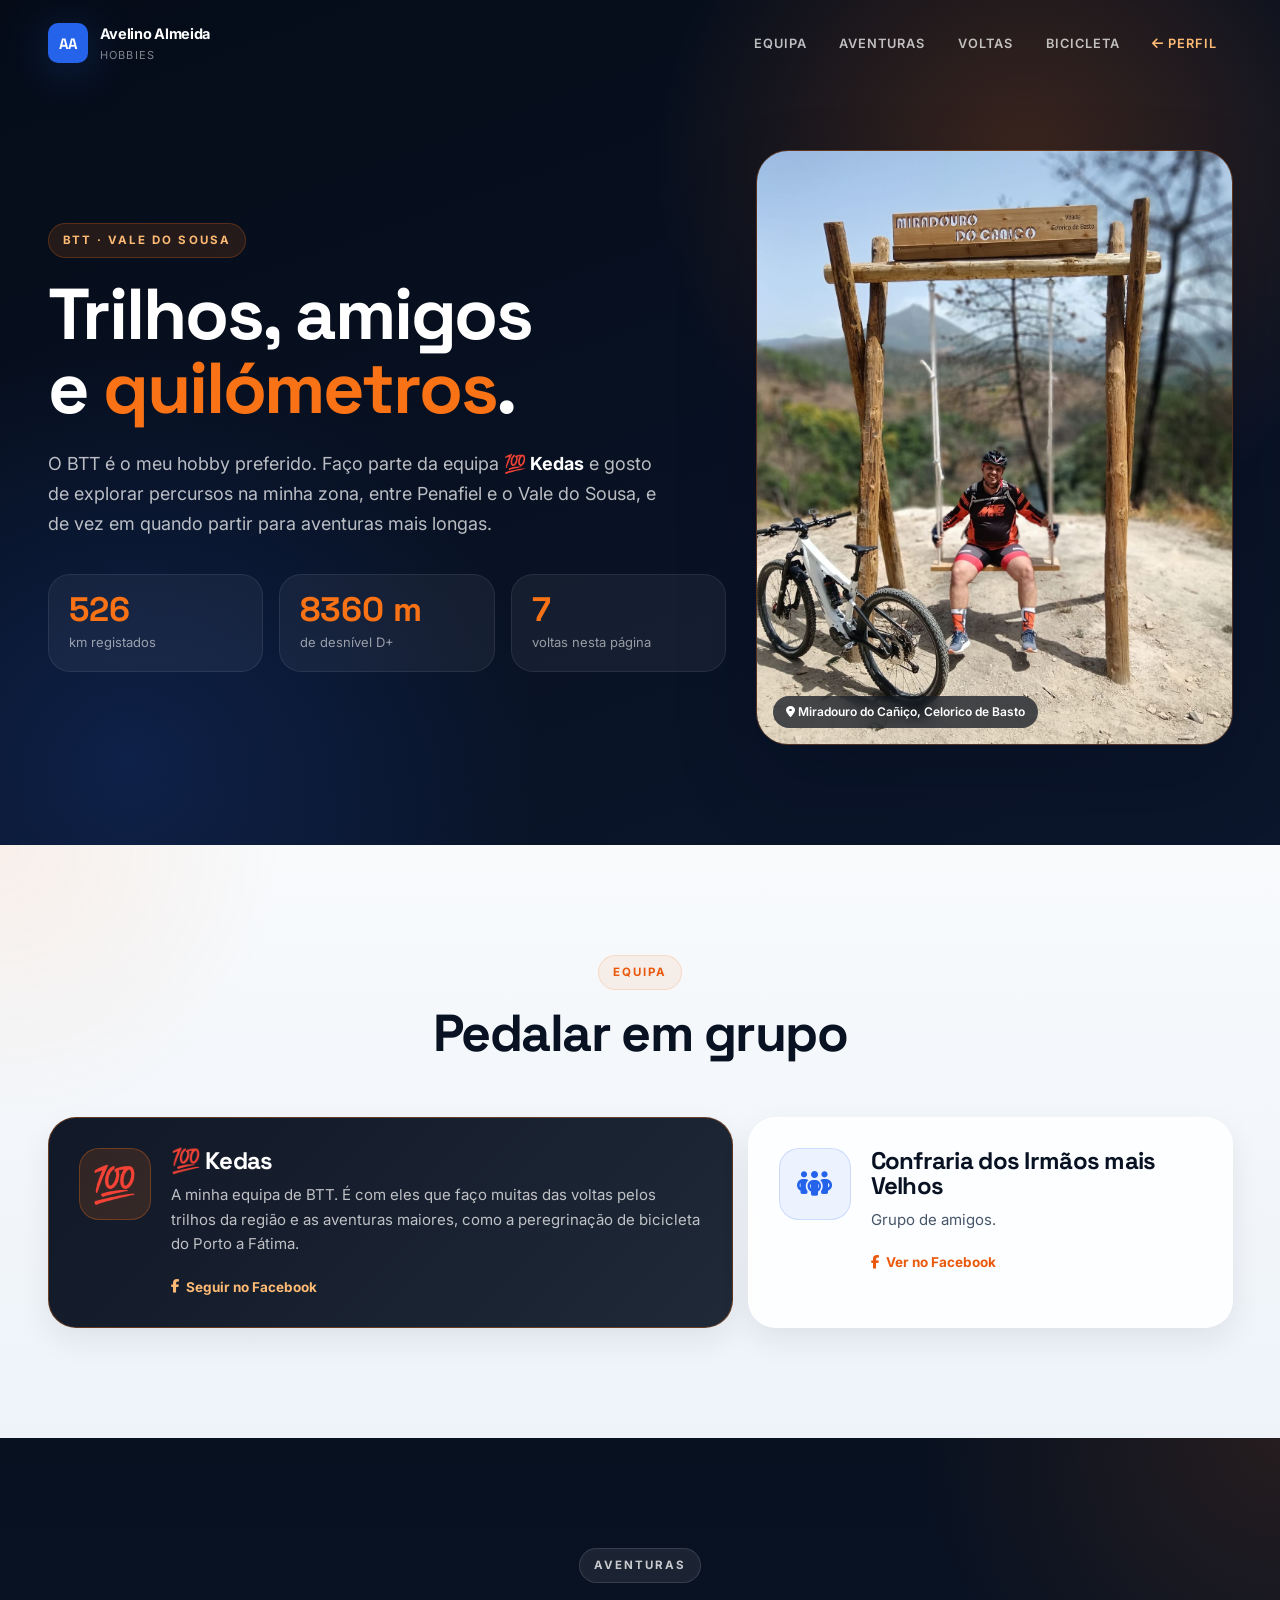
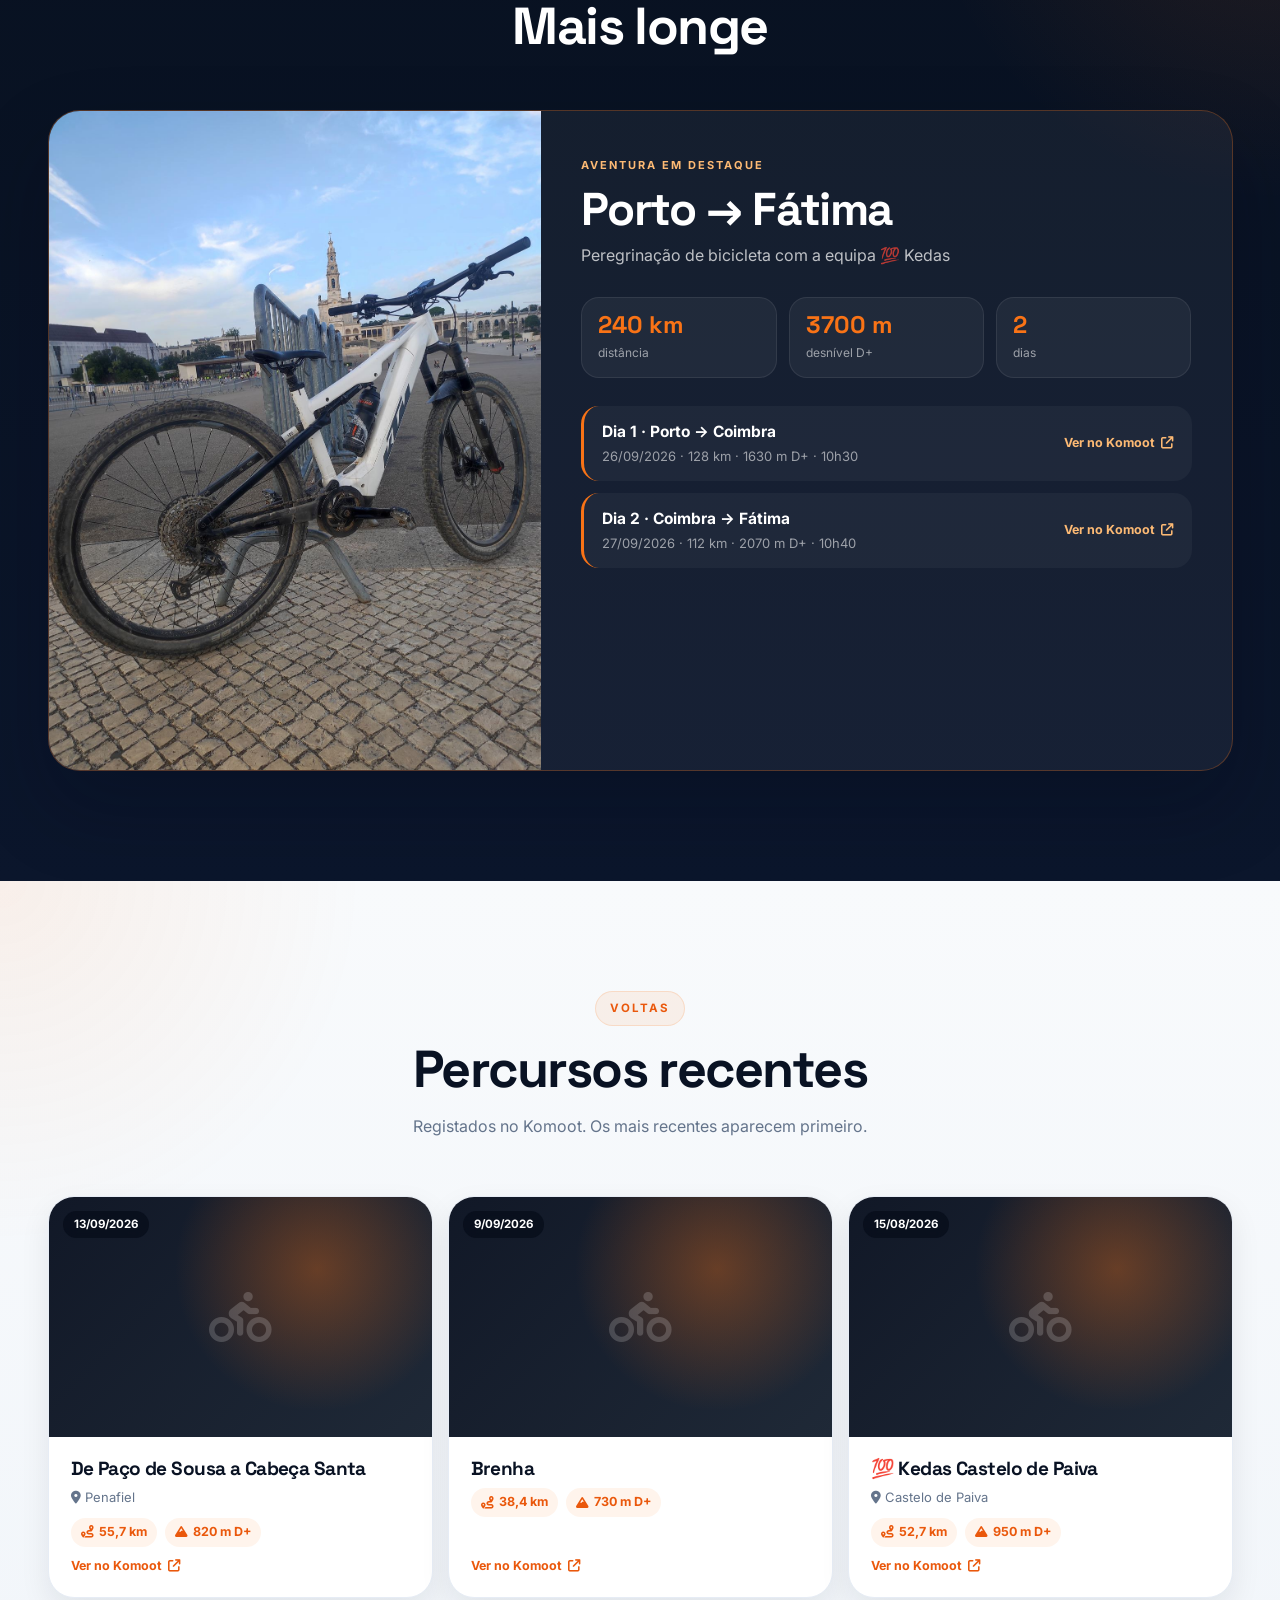
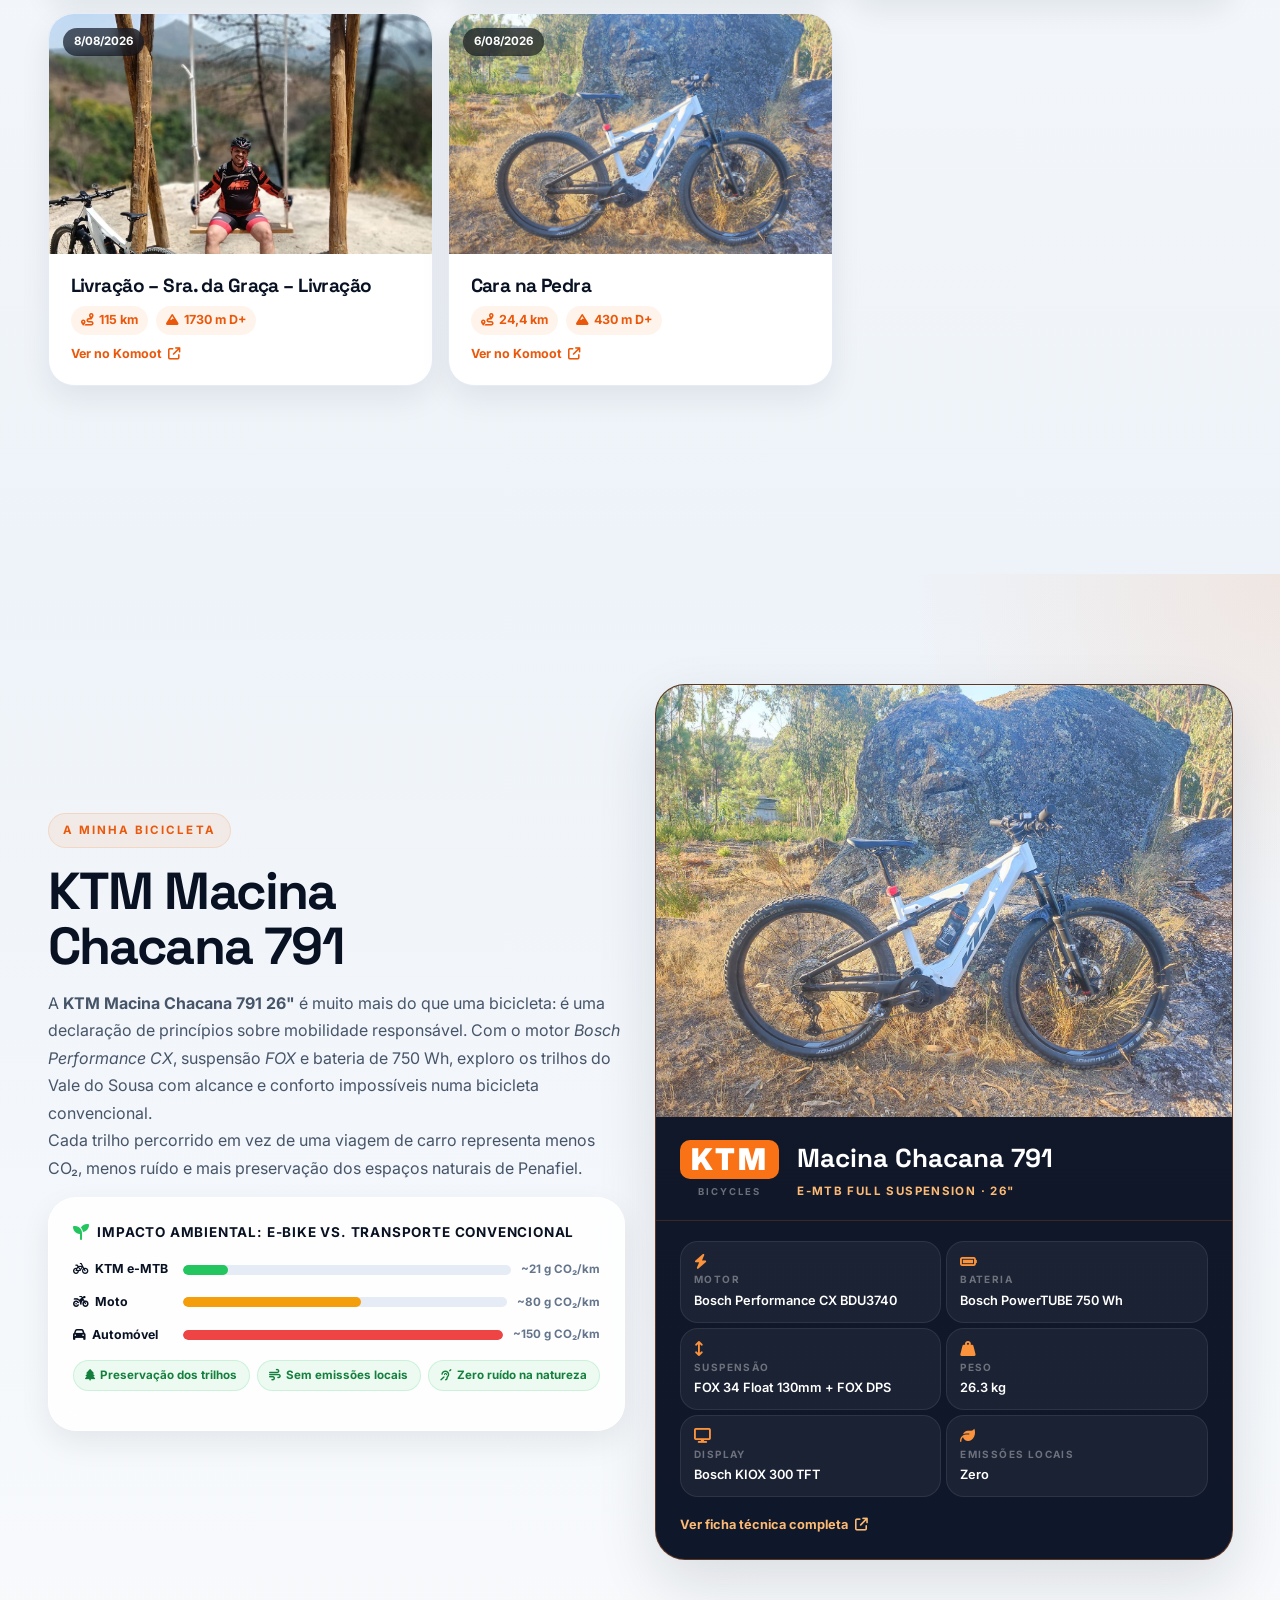
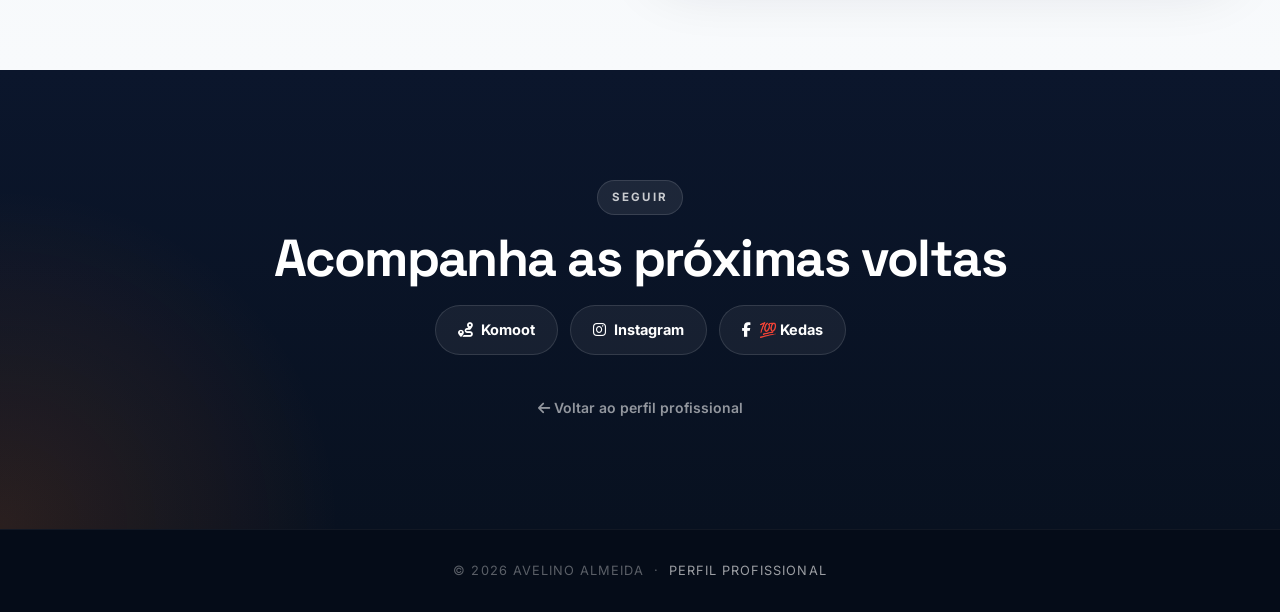
==== hobbies.html @ 1e7a151c "site: página Hobbies (BTT, 💯 Kedas, KTM) atualizável por ficheiro de dados - hobbies.html com voltas" ====
<!doctype html>
<html lang="pt-pt">

<head>
    <meta charset="utf-8">
    <meta name="viewport" content="width=device-width, initial-scale=1">
    <meta name="description" content="Hobbies de Avelino Almeida: BTT no Vale do Sousa com a equipa 💯 Kedas, percursos, aventuras e a KTM Macina Chacana 791.">

    <title>Avelino Almeida · Hobbies</title>

    <link rel="shortcut icon" href="assets/img/favicon.png">

    <link rel="preconnect" href="https://fonts.googleapis.com">
    <link rel="preconnect" href="https://fonts.gstatic.com" crossorigin>
    <link rel="preconnect" href="https://cdn.jsdelivr.net">

    <link href="https://fonts.googleapis.com/css2?family=Inter:wght@400;500;600;700;800&family=Space+Grotesk:wght@500;700&display=swap" rel="stylesheet">
    <link href="https://cdn.jsdelivr.net/npm/bootstrap@5.3.3/dist/css/bootstrap.min.css" rel="stylesheet">
    <link href="https://cdn.jsdelivr.net/npm/@fortawesome/fontawesome-free@6.5.2/css/all.min.css" rel="stylesheet">

    <link rel="stylesheet" href="assets/css/main.css">
    <link rel="stylesheet" href="assets/css/hobbies.css">
</head>

<body>

    <!-- ═══════════════════════════════════════════ NAVBAR -->
    <nav id="navbar" class="navbar navbar-expand-lg fixed-top">
        <div class="container container-xl">

            <a class="navbar-brand" href="index.html">
                <span class="brand-mark">
                    <svg viewBox="0 0 48 48" width="40" height="40" xmlns="http://www.w3.org/2000/svg" aria-label="AA">
                        <rect width="48" height="48" rx="12" fill="#2563EB"/>
                        <text x="24" y="31" text-anchor="middle" font-family="'Space Grotesk',sans-serif"
                              font-size="18" font-weight="700" fill="#fff" letter-spacing="-1">AA</text>
                    </svg>
                </span>
                <span class="brand-meta d-none d-sm-flex">
                    <strong class="brand-name">Avelino Almeida</strong>
                    <span class="brand-role">Hobbies</span>
                </span>
            </a>

            <button class="navbar-toggler" type="button" data-bs-toggle="collapse"
                    data-bs-target="#navMenu" aria-controls="navMenu"
                    aria-expanded="false" aria-label="Abrir menu">
                <span class="navbar-toggler-icon"></span>
            </button>

            <div class="collapse navbar-collapse" id="navMenu">
                <ul class="navbar-nav ms-auto gap-lg-1">
                    <li class="nav-item"><a class="nav-link" href="#equipa">Equipa</a></li>
                    <li class="nav-item"><a class="nav-link" href="#aventuras">Aventuras</a></li>
                    <li class="nav-item"><a class="nav-link" href="#voltas">Voltas</a></li>
                    <li class="nav-item"><a class="nav-link" href="#bicicleta">Bicicleta</a></li>
                    <li class="nav-item"><a class="nav-link" href="#galeria">Galeria</a></li>
                    <li class="nav-item"><a class="nav-link hb-back" href="index.html"><i class="fa-solid fa-arrow-left"></i> Perfil</a></li>
                </ul>
            </div>
        </div>
    </nav>

    <!-- ═══════════════════════════════════════════ ABERTURA -->
    <section id="hb-hero">
        <div class="container container-xl">
            <div class="row align-items-center g-5">
                <div class="col-lg-7">
                    <span class="hb-tag reveal-up">BTT &middot; Vale do Sousa</span>
                    <h1 class="hb-title reveal-up">Trilhos, amigos<br>e <em>quil&oacute;metros</em>.</h1>
                    <p class="hb-lead reveal-up">
                        O BTT &eacute; o meu hobby preferido. Fa&ccedil;o parte da equipa <strong>💯 Kedas</strong> e gosto de
                        explorar percursos na minha zona, entre Penafiel e o Vale do Sousa, e de vez em quando
                        partir para aventuras mais longas.
                    </p>
                    <div class="hb-stats reveal-up">
                        <div class="hb-stat">
                            <span class="hb-stat-num"><span data-total="km">0</span></span>
                            <span class="hb-stat-label">km registados</span>
                        </div>
                        <div class="hb-stat">
                            <span class="hb-stat-num"><span data-total="dplus">0</span> m</span>
                            <span class="hb-stat-label">de desn&iacute;vel D+</span>
                        </div>
                        <div class="hb-stat">
                            <span class="hb-stat-num"><span data-total="voltas">0</span></span>
                            <span class="hb-stat-label">voltas nesta p&aacute;gina</span>
                        </div>
                    </div>
                </div>
                <div class="col-lg-5">
                    <figure class="hb-hero-photo reveal-up">
                        <img src="assets/img/hobbies/2026-08-08-miradouro-canico.jpg"
                             alt="Avelino Almeida no Miradouro do Caniço, Veade, Celorico de Basto, com a KTM">
                        <figcaption><i class="fa-solid fa-location-dot"></i> Miradouro do Ca&ntilde;i&ccedil;o, Celorico de Basto</figcaption>
                    </figure>
                </div>
            </div>
        </div>
    </section>

    <!-- ═══════════════════════════════════════════ EQUIPA E AMIGOS -->
    <section id="equipa" class="hb-light">
        <div class="container container-xl">
            <div class="section-header text-center reveal-up">
                <span class="section-tag">Equipa</span>
                <h2 class="section-title">Pedalar em grupo</h2>
            </div>

            <div class="row g-4">
                <div class="col-lg-7 reveal-left">
                    <div class="hb-team hb-team--main">
                        <div class="hb-team-mark">💯</div>
                        <div>
                            <h3>💯 Kedas</h3>
                            <p>
                                A minha equipa de BTT. &Eacute; com eles que fa&ccedil;o muitas das voltas pelos
                                trilhos da regi&atilde;o e as aventuras maiores, como a peregrina&ccedil;&atilde;o de
                                bicicleta do Porto a F&aacute;tima.
                            </p>
                            <a class="hb-link" href="https://www.facebook.com/100kedas" target="_blank" rel="noopener">
                                <i class="fa-brands fa-facebook-f"></i> Seguir no Facebook
                            </a>
                        </div>
                    </div>
                </div>
                <div class="col-lg-5 reveal-right">
                    <div class="hb-team">
                        <div class="hb-team-mark hb-team-mark--alt"><i class="fa-solid fa-people-group"></i></div>
                        <div>
                            <h3>Confraria dos Irm&atilde;os mais Velhos</h3>
                            <p>Grupo de amigos.</p>
                            <a class="hb-link" href="https://www.facebook.com/osirmaosmaisvelhos" target="_blank" rel="noopener">
                                <i class="fa-brands fa-facebook-f"></i> Ver no Facebook
                            </a>
                        </div>
                    </div>
                </div>
            </div>
        </div>
    </section>

    <!-- ═══════════════════════════════════════════ AVENTURAS (gerado por hobbies.js) -->
    <section id="aventuras" class="hb-dark">
        <div class="container container-xl">
            <div class="section-header text-center reveal-up">
                <span class="section-tag light">Aventuras</span>
                <h2 class="section-title light">Mais longe</h2>
            </div>
            <div id="hb-aventuras"></div>
        </div>
    </section>

    <!-- ═══════════════════════════════════════════ VOLTAS (gerado por hobbies.js) -->
    <section id="voltas" class="hb-light">
        <div class="container container-xl">
            <div class="section-header text-center reveal-up">
                <span class="section-tag">Voltas</span>
                <h2 class="section-title">Percursos recentes</h2>
                <p>Registados no Komoot. Os mais recentes aparecem primeiro.</p>
            </div>
            <div class="row g-4" id="hb-voltas"></div>
            <div class="text-center mt-5 reveal-up">
                <a class="hb-btn" href="https://www.komoot.com/pt-pt/user/5501306045100" target="_blank" rel="noopener">
                    Ver todas as voltas no Komoot <i class="fa-solid fa-arrow-up-right-from-square"></i>
                </a>
            </div>
        </div>
    </section>

    <!-- ═══════════════════════════════════════════ BICICLETA -->
    <section id="bicicleta" class="hb-light hb-light--alt">
        <div class="container container-xl">
            <div class="row align-items-center g-5">

                <div class="col-lg-6 reveal-left">
                    <span class="section-tag">A minha bicicleta</span>
                    <h2 class="section-title">KTM Macina<br>Chacana 791</h2>
                    <p>
                        A <strong>KTM Macina Chacana 791 26"</strong> &eacute; muito mais do que uma
                        bicicleta: &eacute; uma declara&ccedil;&atilde;o de princ&iacute;pios sobre mobilidade respons&aacute;vel.
                        Com o motor <em>Bosch Performance CX</em>, suspens&atilde;o <em>FOX</em> e
                        bateria de 750 Wh, exploro os trilhos do Vale do Sousa com alcance e
                        conforto imposs&iacute;veis numa bicicleta convencional.
                    </p>
                    <p>
                        Cada trilho percorrido em vez de uma viagem de carro representa menos
                        CO&#8322;, menos ru&iacute;do e mais preserva&ccedil;&atilde;o dos espa&ccedil;os naturais de Penafiel.
                    </p>

                    <div class="sustain-card mt-4">
                        <div class="sustain-title">
                            <i class="fa-solid fa-seedling"></i>
                            Impacto ambiental: e-bike vs. transporte convencional
                        </div>
                        <div class="sustain-bars">
                            <div class="sustain-bar-item">
                                <span class="sustain-label"><i class="fa-solid fa-bicycle"></i> KTM e-MTB</span>
                                <div class="bar-track"><div class="bar-fill green" style="width:0" data-target="14"></div></div>
                                <span class="sustain-val">~21 g CO&#8322;/km</span>
                            </div>
                            <div class="sustain-bar-item">
                                <span class="sustain-label"><i class="fa-solid fa-motorcycle"></i> Moto</span>
                                <div class="bar-track"><div class="bar-fill amber" style="width:0" data-target="55"></div></div>
                                <span class="sustain-val">~80 g CO&#8322;/km</span>
                            </div>
                            <div class="sustain-bar-item">
                                <span class="sustain-label"><i class="fa-solid fa-car"></i> Autom&oacute;vel</span>
                                <div class="bar-track"><div class="bar-fill red" style="width:0" data-target="100"></div></div>
                                <span class="sustain-val">~150 g CO&#8322;/km</span>
                            </div>
                        </div>
                        <div class="sustain-pills">
                            <span class="sustain-pill green"><i class="fa-solid fa-tree"></i> Preserva&ccedil;&atilde;o dos trilhos</span>
                            <span class="sustain-pill green"><i class="fa-solid fa-wind"></i> Sem emiss&otilde;es locais</span>
                            <span class="sustain-pill green"><i class="fa-solid fa-ear-deaf"></i> Zero ru&iacute;do na natureza</span>
                        </div>
                    </div>
                </div>

                <div class="col-lg-6 reveal-right">
                    <div class="ktm-card">
                        <div class="ktm-img-wrap">
                            <img src="assets/img/hobbies/2026-08-06-ktm-cara-na-pedra.jpg"
                                 alt="KTM Macina Chacana 791 junto a um penedo"
                                 class="ktm-product-img" loading="lazy">
                        </div>
                        <div class="ktm-header">
                            <div class="ktm-logo-wrap">
                                <div class="ktm-logo-mark">KTM</div>
                                <div class="ktm-logo-sub">Bicycles</div>
                            </div>
                            <div class="ktm-model">
                                <span class="ktm-model-name">Macina Chacana 791</span>
                                <span class="ktm-model-type">e-MTB Full Suspension &middot; 26"</span>
                            </div>
                        </div>
                        <div class="ktm-specs row g-2">
                            <div class="col-6"><div class="ktm-spec"><i class="fa-solid fa-bolt"></i><span class="ktm-spec-label">Motor</span><span class="ktm-spec-val">Bosch Performance CX BDU3740</span></div></div>
                            <div class="col-6"><div class="ktm-spec"><i class="fa-solid fa-battery-full"></i><span class="ktm-spec-label">Bateria</span><span class="ktm-spec-val">Bosch PowerTUBE 750 Wh</span></div></div>
                            <div class="col-6"><div class="ktm-spec"><i class="fa-solid fa-arrows-up-down"></i><span class="ktm-spec-label">Suspens&atilde;o</span><span class="ktm-spec-val">FOX 34 Float 130mm + FOX DPS</span></div></div>
                            <div class="col-6"><div class="ktm-spec"><i class="fa-solid fa-weight-hanging"></i><span class="ktm-spec-label">Peso</span><span class="ktm-spec-val">26.3 kg</span></div></div>
                            <div class="col-6"><div class="ktm-spec"><i class="fa-solid fa-display"></i><span class="ktm-spec-label">Display</span><span class="ktm-spec-val">Bosch KIOX 300 TFT</span></div></div>
                            <div class="col-6"><div class="ktm-spec"><i class="fa-solid fa-leaf"></i><span class="ktm-spec-label">Emiss&otilde;es locais</span><span class="ktm-spec-val">Zero</span></div></div>
                        </div>
                        <a href="https://ktm-bike.pt/pt/pt/ktm-macina-chacana-791-26" class="ktm-more-link" target="_blank" rel="noopener">
                            Ver ficha t&eacute;cnica completa <i class="fa-solid fa-arrow-up-right-from-square"></i>
                        </a>
                    </div>
                </div>

            </div>
        </div>
    </section>

    <!-- ═══════════════════════════════════════════ GALERIA (gerado por hobbies.js; escondida se vazia) -->
    <section id="galeria" class="hb-dark">
        <div class="container container-xl">
            <div class="section-header text-center reveal-up">
                <span class="section-tag light">Galeria</span>
                <h2 class="section-title light">Pelo caminho</h2>
            </div>
            <div class="row g-3" id="hb-galeria"></div>
        </div>
        <dialog id="hb-lightbox" class="hb-lightbox">
            <figure>
                <img src="" alt="">
                <figcaption></figcaption>
            </figure>
        </dialog>
    </section>

    <!-- ═══════════════════════════════════════════ SEGUIR -->
    <section id="seguir" class="hb-dark hb-dark--alt">
        <div class="container container-xl text-center">
            <span class="section-tag light reveal-up">Seguir</span>
            <h2 class="section-title light reveal-up">Acompanha as pr&oacute;ximas voltas</h2>
            <div class="hb-follow reveal-up">
                <a href="https://www.komoot.com/pt-pt/user/5501306045100" target="_blank" rel="noopener"><i class="fa-solid fa-route"></i> Komoot</a>
                <a href="https://www.instagram.com/avelino_almeida/" target="_blank" rel="noopener"><i class="fa-brands fa-instagram"></i> Instagram</a>
                <a href="https://www.facebook.com/100kedas" target="_blank" rel="noopener"><i class="fa-brands fa-facebook-f"></i> 💯 Kedas</a>
            </div>
            <a class="hb-back-link reveal-up" href="index.html"><i class="fa-solid fa-arrow-left"></i> Voltar ao perfil profissional</a>
        </div>
    </section>

    <!-- ═══════════════════════════════════════════ FOOTER -->
    <footer id="footer">
        <div class="container text-center">
            <p>&copy; 2026 Avelino Almeida &nbsp;&middot;&nbsp; <a href="index.html">Perfil profissional</a></p>
        </div>
    </footer>

    <script src="https://cdn.jsdelivr.net/npm/bootstrap@5.3.3/dist/js/bootstrap.bundle.min.js" defer></script>
    <!-- Dados primeiro, depois a página, depois o main.js (animações) -->
    <script src="assets/js/hobbies-data.js" defer></script>
    <script src="assets/js/hobbies.js" defer></script>
    <script src="assets/js/main.js" defer></script>
</body>
</html>
---- assets/css/main.css ----
/*
    Avelino Almeida - Landing Page
    01. Variables and base
    02. Navigation
    03. Hero
    04. About
    05. Skills
    06. Lazer
    07. Contact
    08. Footer
    09. Motion
    10. Responsive
*/

:root {
    --primary: #2563eb;
    --primary-strong: #1d4ed8;
    --primary-soft: #38bdf8;
    --primary-glow: rgba(37, 99, 235, 0.22);

    --accent: #f97316;
    --accent-strong: #ea580c;

    --dark: #081120;
    --dark-2: #0f1b31;
    --dark-3: #152544;
    --surface-dark: rgba(15, 23, 42, 0.8);

    --light: #f5f7fb;
    --light-2: #e6ecf5;
    --light-3: #d5deeb;
    --surface: rgba(255, 255, 255, 0.82);

    --text-title: #091223;
    --text-body: #475569;
    --text-soft: #64748b;
    --text-inverse: rgba(255, 255, 255, 0.72);
    --text-inverse-soft: rgba(255, 255, 255, 0.56);

    --success: #22c55e;
    --warning: #f59e0b;
    --danger: #ef4444;

    --radius-sm: 12px;
    --radius: 24px;
    --radius-lg: 32px;

    --shadow-sm: 0 12px 30px rgba(15, 23, 42, 0.08);
    --shadow: 0 24px 60px rgba(15, 23, 42, 0.12);
    --shadow-lg: 0 36px 80px rgba(2, 8, 23, 0.24);

    --transition: 0.32s ease;
}

*, *::before, *::after {
    box-sizing: border-box;
    margin: 0;
    padding: 0;
}

html {
    font-size: 10px;
    scroll-behavior: smooth;
}

body {
    font-family: "Inter", sans-serif;
    font-size: 1.6rem;
    color: var(--text-body);
    background:
        radial-gradient(circle at top left, rgba(56, 189, 248, 0.07), transparent 30%),
        linear-gradient(180deg, #fbfcfe 0%, #f4f7fb 100%);
    -webkit-font-smoothing: antialiased;
    overflow-x: hidden;
}

h1, h2, h3, h4, h5 {
    font-family: "Space Grotesk", sans-serif;
    font-weight: 700;
    letter-spacing: -0.03em;
    line-height: 1.05;
    color: var(--text-title);
}

p {
    line-height: 1.72;
    margin-bottom: 0;
}

a {
    color: inherit;
    text-decoration: none;
    transition: var(--transition);
}

ul {
    list-style: none;
    margin: 0;
    padding: 0;
}

img {
    display: block;
    max-width: 100%;
}

section {
    overflow-x: hidden;
}

.container-xl {
    max-width: 1200px;
}

.section-title {
    font-size: clamp(3.2rem, 5vw, 5.2rem);
    margin-bottom: 1.6rem;
}

.section-title.light {
    color: #fff;
}

.section-tag {
    display: inline-flex;
    align-items: center;
    gap: 0.8rem;
    padding: 0.8rem 1.4rem;
    border-radius: 999px;
    font-size: 1.15rem;
    font-weight: 700;
    letter-spacing: 0.18em;
    text-transform: uppercase;
    color: var(--primary-strong);
    background: rgba(37, 99, 235, 0.08);
    border: 1px solid rgba(37, 99, 235, 0.12);
    margin-bottom: 1.6rem;
}

.section-tag.light {
    color: rgba(255, 255, 255, 0.76);
    background: rgba(255, 255, 255, 0.08);
    border-color: rgba(255, 255, 255, 0.12);
}

.section-header {
    margin-bottom: 5.6rem;
}

.section-header p {
    max-width: 620px;
    margin: 0 auto;
}

.text-light-muted {
    color: var(--text-inverse-soft);
    font-size: 1.65rem;
}

.btn-hero,
.btn-send {
    min-height: 5.4rem;
    border-radius: 999px;
    font-size: 1.45rem;
    font-weight: 700;
    letter-spacing: 0.01em;
    padding: 1.35rem 2.8rem;
}

.btn-primary {
    background: linear-gradient(135deg, var(--primary) 0%, #3b82f6 100%);
    border-color: transparent;
    box-shadow: 0 12px 28px rgba(37, 99, 235, 0.32);
}

.btn-primary:hover,
.btn-primary:focus {
    background: linear-gradient(135deg, var(--primary-strong) 0%, var(--primary) 100%);
    transform: translateY(-2px);
    box-shadow: 0 18px 34px rgba(37, 99, 235, 0.38);
}

.btn-outline-light {
    border-width: 1px;
    border-color: rgba(255, 255, 255, 0.32);
    background: rgba(255, 255, 255, 0.06);
    color: #fff;
}

.btn-outline-light:hover,
.btn-outline-light:focus {
    background: rgba(255, 255, 255, 0.14);
    border-color: rgba(255, 255, 255, 0.5);
    transform: translateY(-2px);
    color: #fff;
}

#preloader {
    position: fixed;
    inset: 0;
    z-index: 99999;
    display: flex;
    align-items: center;
    justify-content: center;
    background: linear-gradient(135deg, var(--dark) 0%, var(--dark-3) 100%);
    transition: opacity 0.6s ease 0.1s, visibility 0.6s ease 0.1s;
}

#preloader.hide {
    opacity: 0;
    visibility: hidden;
}

.preloader-inner .logo-svg {
    animation: pulse-logo 1.1s ease-in-out infinite;
}

@keyframes pulse-logo {
    0%, 100% {
        transform: scale(1);
        opacity: 1;
    }
    50% {
        transform: scale(0.9);
        opacity: 0.55;
    }
}

#navbar {
    padding: 2rem 0;
    transition: padding var(--transition), background var(--transition), box-shadow var(--transition), border-color var(--transition);
}

#navbar.scrolled {
    padding: 1rem 0;
    background: rgba(8, 17, 32, 0.8);
    backdrop-filter: blur(18px);
    -webkit-backdrop-filter: blur(18px);
    border-bottom: 1px solid rgba(255, 255, 255, 0.08);
    box-shadow: 0 10px 35px rgba(2, 8, 23, 0.22);
}

.navbar-brand {
    display: inline-flex;
    align-items: center;
    gap: 1.2rem;
}

.brand-mark {
    display: inline-flex;
    align-items: center;
    justify-content: center;
    filter: drop-shadow(0 8px 22px rgba(37, 99, 235, 0.28));
}

.brand-meta {
    display: flex;
    flex-direction: column;
    gap: 0.2rem;
}

.brand-name {
    font-size: 1.45rem;
    color: #fff;
    font-weight: 700;
    letter-spacing: -0.02em;
}

.brand-role {
    font-size: 1.1rem;
    letter-spacing: 0.12em;
    text-transform: uppercase;
    color: rgba(255, 255, 255, 0.5);
}

.navbar-toggler {
    border: 1px solid rgba(255, 255, 255, 0.22);
    padding: 0.8rem 1rem;
    border-radius: 14px;
    box-shadow: none;
}

.navbar-toggler:focus {
    box-shadow: 0 0 0 0.2rem rgba(59, 130, 246, 0.22);
}

.navbar-toggler-icon {
    background-image: url("data:image/svg+xml,%3csvg xmlns='http://www.w3.org/2000/svg' viewBox='0 0 30 30'%3e%3cpath stroke='rgba%28255,255,255,.85%29' stroke-linecap='round' stroke-miterlimit='10' stroke-width='2' d='M4 7h22M4 15h22M4 23h22'/%3e%3c/svg%3e");
}

#navbar .navbar-collapse {
    background: transparent;
}

#navbar .nav-link {
    position: relative;
    padding: 1rem 1.5rem;
    border-radius: 999px;
    font-size: 1.28rem;
    font-weight: 600;
    letter-spacing: 0.08em;
    text-transform: uppercase;
    color: rgba(255, 255, 255, 0.72);
}

#navbar .nav-link:hover,
#navbar .nav-link:focus {
    color: #fff;
    background: rgba(255, 255, 255, 0.08);
}

@media (max-width: 991px) {
    #navbar .navbar-collapse.show,
    #navbar .navbar-collapse.collapsing {
        margin-top: 1rem;
        padding: 1rem;
        border-radius: var(--radius);
        background: rgba(8, 17, 32, 0.95);
        border: 1px solid rgba(255, 255, 255, 0.08);
        box-shadow: var(--shadow-lg);
    }
}

#hero {
    position: relative;
    min-height: 100vh;
    padding: 14rem 0 8rem;
    display: flex;
    align-items: center;
    background: url("../img/background.jpg") center 20% / cover no-repeat;
}

#hero::before {
    content: "";
    position: absolute;
    inset: 0;
    background:
        radial-gradient(circle at 78% 20%, rgba(56, 189, 248, 0.2), transparent 28%),
        radial-gradient(circle at 18% 80%, rgba(249, 115, 22, 0.14), transparent 24%);
}

.hero-overlay {
    position: absolute;
    inset: 0;
    background: linear-gradient(115deg, rgba(8, 17, 32, 0.94) 0%, rgba(8, 17, 32, 0.74) 45%, rgba(15, 27, 49, 0.54) 100%);
}

.hero-shell {
    position: relative;
    z-index: 1;
}

.hero-copy {
    max-width: 720px;
}

.hero-tag {
    display: inline-flex;
    align-items: center;
    padding: 0.8rem 1.6rem;
    border-radius: 999px;
    font-size: 1.15rem;
    font-weight: 700;
    letter-spacing: 0.18em;
    text-transform: uppercase;
    color: #dbeafe;
    background: rgba(37, 99, 235, 0.16);
    border: 1px solid rgba(148, 197, 255, 0.2);
    margin-bottom: 2.4rem;
}

.hero-title {
    max-width: 11ch;
    font-size: clamp(4.8rem, 8vw, 8.8rem);
    color: #fff;
    margin-bottom: 2.2rem;
    text-wrap: balance;
}

.hero-sub {
    max-width: 62rem;
    font-size: 1.9rem;
    color: var(--text-inverse);
    margin-bottom: 3.2rem;
}

.hero-cta {
    display: flex;
    flex-wrap: wrap;
    gap: 1.2rem;
    margin-bottom: 3.2rem;
}

.hero-metrics {
    max-width: 72rem;
}

.hero-metric {
    height: 100%;
    padding: 1.8rem;
    background: rgba(255, 255, 255, 0.08);
    border: 1px solid rgba(255, 255, 255, 0.1);
    border-radius: 22px;
    backdrop-filter: blur(10px);
    -webkit-backdrop-filter: blur(10px);
    box-shadow: inset 0 1px 0 rgba(255, 255, 255, 0.08);
}

.hero-metric-value {
    display: block;
    margin-bottom: 0.8rem;
    font-family: "Space Grotesk", sans-serif;
    font-size: 2.2rem;
    font-weight: 700;
    color: #fff;
}

.hero-metric-label {
    display: block;
    font-size: 1.35rem;
    line-height: 1.5;
    color: rgba(255, 255, 255, 0.62);
}

.hero-panel {
    position: relative;
    padding: 3rem;
    border-radius: 30px;
    background: linear-gradient(180deg, rgba(10, 19, 37, 0.88) 0%, rgba(13, 25, 46, 0.76) 100%);
    border: 1px solid rgba(148, 197, 255, 0.14);
    box-shadow: var(--shadow-lg);
    backdrop-filter: blur(12px);
    -webkit-backdrop-filter: blur(12px);
}

.hero-panel::after {
    content: "";
    position: absolute;
    inset: 1px;
    border-radius: 29px;
    border: 1px solid rgba(255, 255, 255, 0.04);
    pointer-events: none;
}

.hero-panel-eyebrow {
    display: inline-block;
    margin-bottom: 1.2rem;
    font-size: 1.15rem;
    font-weight: 700;
    letter-spacing: 0.18em;
    text-transform: uppercase;
    color: #93c5fd;
}

.hero-panel-title {
    font-size: clamp(2.7rem, 4vw, 3.6rem);
    color: #fff;
    line-height: 1.12;
    margin-bottom: 2.4rem;
}

.hero-panel-list {
    display: grid;
    gap: 1.4rem;
}

.hero-panel-item {
    padding: 1.6rem 1.8rem;
    border-radius: 20px;
    background: rgba(255, 255, 255, 0.05);
    border: 1px solid rgba(255, 255, 255, 0.08);
}

.hero-panel-label {
    display: block;
    margin-bottom: 0.5rem;
    font-size: 1.05rem;
    font-weight: 700;
    letter-spacing: 0.14em;
    text-transform: uppercase;
    color: rgba(147, 197, 253, 0.76);
}

.hero-panel-item strong {
    display: block;
    font-size: 1.45rem;
    line-height: 1.55;
    color: rgba(255, 255, 255, 0.9);
}

.hero-panel-foot {
    display: flex;
    flex-wrap: wrap;
    align-items: center;
    justify-content: space-between;
    gap: 1rem;
    margin-top: 2.2rem;
    padding-top: 1.8rem;
    border-top: 1px solid rgba(255, 255, 255, 0.08);
    color: rgba(255, 255, 255, 0.62);
    font-size: 1.35rem;
}

.hero-panel-foot a {
    display: inline-flex;
    align-items: center;
    gap: 0.6rem;
    font-weight: 700;
    color: #fff;
}

.hero-panel-foot a:hover {
    color: #93c5fd;
}

.hero-scroll {
    position: absolute;
    left: 50%;
    bottom: 2.8rem;
    transform: translateX(-50%);
    z-index: 1;
    color: rgba(255, 255, 255, 0.42);
    font-size: 2.6rem;
    animation: bounce 2.4s ease infinite;
}

.hero-scroll:hover {
    color: rgba(255, 255, 255, 0.78);
}

@keyframes bounce {
    0%, 100% {
        transform: translateX(-50%) translateY(0);
    }
    50% {
        transform: translateX(-50%) translateY(8px);
    }
}

#about {
    position: relative;
    padding: 11rem 0;
    background:
        linear-gradient(145deg, rgba(6, 13, 25, 0.9), rgba(10, 19, 37, 0.72)),
        url("../img/sameiro.jpg") center / cover no-repeat;
}

#about::before {
    content: "";
    position: absolute;
    inset: 0;
    background:
        radial-gradient(circle at 15% 20%, rgba(56, 189, 248, 0.14), transparent 24%),
        radial-gradient(circle at 85% 78%, rgba(249, 115, 22, 0.12), transparent 18%);
}

.about-badges {
    display: flex;
    flex-wrap: wrap;
    gap: 1rem;
    margin-top: 3rem;
}

.badge-pill {
    display: inline-flex;
    align-items: center;
    gap: 0.7rem;
    padding: 0.75rem 1.5rem;
    border-radius: 999px;
    font-size: 1.25rem;
    font-weight: 600;
    color: rgba(255, 255, 255, 0.84);
    background: rgba(255, 255, 255, 0.08);
    border: 1px solid rgba(255, 255, 255, 0.12);
}

.badge-pill.accent {
    color: #c7f9d4;
    background: rgba(34, 197, 94, 0.1);
    border-color: rgba(34, 197, 94, 0.18);
}

.about-panel {
    padding: 2.8rem;
    border-radius: 28px;
    background: rgba(255, 255, 255, 0.08);
    border: 1px solid rgba(255, 255, 255, 0.1);
    box-shadow: var(--shadow-lg);
    backdrop-filter: blur(8px);
    -webkit-backdrop-filter: blur(8px);
}

.places-list {
    display: flex;
    flex-direction: column;
    gap: 1.4rem;
}

.place-item {
    display: flex;
    gap: 1.5rem;
    align-items: flex-start;
    padding: 1.6rem;
    border-radius: 20px;
    background: rgba(5, 11, 21, 0.22);
    border: 1px solid rgba(255, 255, 255, 0.06);
}

.place-icon {
    flex-shrink: 0;
    width: 4.8rem;
    height: 4.8rem;
    border-radius: 16px;
    display: flex;
    align-items: center;
    justify-content: center;
    background: rgba(37, 99, 235, 0.16);
    border: 1px solid rgba(147, 197, 253, 0.18);
    color: #bfdbfe;
    font-size: 1.7rem;
}

.place-item h5,
.skills-feat h5,
.exp-info h4,
.contact-card-title {
    font-family: "Space Grotesk", sans-serif;
    letter-spacing: -0.02em;
}

.place-item h5 {
    font-size: 1.7rem;
    color: #fff;
    margin-bottom: 0.6rem;
}

.place-item p {
    font-size: 1.42rem;
    color: rgba(255, 255, 255, 0.62);
    line-height: 1.6;
}

#skills {
    position: relative;
    padding: 11rem 0;
    background:
        linear-gradient(180deg, rgba(6, 11, 21, 0.97) 0%, rgba(9, 16, 32, 0.98) 100%);
}

#skills::before {
    content: "";
    position: absolute;
    inset: 0;
    background:
        linear-gradient(rgba(255, 255, 255, 0.04) 1px, transparent 1px),
        linear-gradient(90deg, rgba(255, 255, 255, 0.04) 1px, transparent 1px);
    background-size: 36px 36px;
    mask-image: linear-gradient(180deg, rgba(0, 0, 0, 0.34), rgba(0, 0, 0, 0.08));
}

.skills-overlay {
    position: absolute;
    inset: 0;
    background:
        radial-gradient(circle at top right, rgba(37, 99, 235, 0.14), transparent 25%),
        radial-gradient(circle at bottom left, rgba(56, 189, 248, 0.1), transparent 18%);
}

.exp-current {
    position: relative;
    display: flex;
    align-items: flex-start;
    gap: 2rem;
    padding: 2.6rem;
    margin-bottom: 4rem;
    border-radius: 28px;
    background: linear-gradient(135deg, rgba(37, 99, 235, 0.12) 0%, rgba(15, 23, 42, 0.44) 100%);
    border: 1px solid rgba(96, 165, 250, 0.18);
    box-shadow: var(--shadow);
}

.exp-logo {
    flex-shrink: 0;
    width: 5.8rem;
    height: 5.8rem;
    border-radius: 18px;
    display: flex;
    align-items: center;
    justify-content: center;
    background: linear-gradient(135deg, var(--primary) 0%, var(--primary-soft) 100%);
    color: #fff;
    font-size: 2.2rem;
    box-shadow: 0 16px 32px rgba(37, 99, 235, 0.25);
}

.exp-info {
    flex: 1;
    min-width: 0;
}

.exp-current-label {
    display: inline-block;
    margin-bottom: 0.7rem;
    font-size: 1.1rem;
    font-weight: 700;
    letter-spacing: 0.18em;
    text-transform: uppercase;
    color: #93c5fd;
}

.exp-info h4 {
    font-size: 2rem;
    color: #fff;
    margin-bottom: 0.8rem;
}

.exp-info p {
    font-size: 1.45rem;
    color: rgba(255, 255, 255, 0.62);
    line-height: 1.6;
}

.exp-link {
    flex-shrink: 0;
    width: 4.2rem;
    height: 4.2rem;
    display: flex;
    align-items: center;
    justify-content: center;
    border-radius: 16px;
    background: rgba(255, 255, 255, 0.05);
    border: 1px solid rgba(255, 255, 255, 0.1);
    color: rgba(255, 255, 255, 0.56);
}

.exp-link:hover {
    background: var(--primary);
    border-color: transparent;
    color: #fff;
    transform: translateY(-2px);
}

.skills-tabs {
    gap: 0.8rem !important;
    margin-bottom: 3.4rem !important;
    border-bottom: 0;
}

.skills-tabs .nav-link {
    padding: 1rem 1.8rem;
    border-radius: 999px !important;
    border: 1px solid rgba(255, 255, 255, 0.12) !important;
    background: rgba(255, 255, 255, 0.05);
    color: rgba(255, 255, 255, 0.58);
    font-size: 1.24rem;
    font-weight: 700;
    letter-spacing: 0.08em;
    text-transform: uppercase;
}

.skills-tabs .nav-link:hover {
    color: #fff;
    border-color: rgba(255, 255, 255, 0.18) !important;
    background: rgba(255, 255, 255, 0.08);
}

.skills-tabs .nav-link.active {
    color: #fff;
    background: linear-gradient(135deg, var(--primary) 0%, var(--primary-soft) 100%);
    border-color: transparent !important;
    box-shadow: 0 14px 26px rgba(37, 99, 235, 0.22);
}

.tab-pane {
    padding-top: 0.4rem;
}

.tech-card {
    position: relative;
    display: flex;
    flex-direction: column;
    align-items: center;
    justify-content: center;
    gap: 1.2rem;
    min-height: 18.2rem;
    padding: 2.8rem 1.5rem;
    border-radius: 26px;
    text-align: center;
    background: linear-gradient(180deg, rgba(255, 255, 255, 0.06) 0%, rgba(255, 255, 255, 0.03) 100%);
    border: 1px solid rgba(255, 255, 255, 0.08);
    box-shadow: inset 0 1px 0 rgba(255, 255, 255, 0.04);
    transition: transform var(--transition), border-color var(--transition), box-shadow var(--transition), background var(--transition);
    cursor: default;
}

.tech-card:hover {
    transform: translateY(-6px);
    background: linear-gradient(180deg, rgba(37, 99, 235, 0.16) 0%, rgba(255, 255, 255, 0.05) 100%);
    border-color: rgba(96, 165, 250, 0.22);
    box-shadow: 0 22px 50px rgba(2, 8, 23, 0.28);
}

.tech-card i {
    font-size: 4rem;
}

.tech-card span {
    font-size: 1.22rem;
    font-weight: 700;
    letter-spacing: 0.08em;
    text-transform: uppercase;
    color: rgba(255, 255, 255, 0.72);
}

.tech-card--featured {
    background: linear-gradient(180deg, rgba(37, 99, 235, 0.18) 0%, rgba(15, 23, 42, 0.08) 100%) !important;
    border-color: rgba(96, 165, 250, 0.34) !important;
    box-shadow: 0 0 0 1px rgba(96, 165, 250, 0.16), 0 24px 60px rgba(15, 23, 42, 0.18);
}

.featured-badge {
    display: inline-flex;
    align-items: center;
    padding: 0.35rem 0.95rem;
    border-radius: 999px;
    font-size: 0.95rem;
    font-weight: 700;
    letter-spacing: 0.14em;
    text-transform: uppercase;
    color: #fff;
    background: rgba(255, 255, 255, 0.12);
}

.skills-feat {
    height: 100%;
    display: flex;
    gap: 1.6rem;
    align-items: flex-start;
    padding: 2.4rem;
    border-radius: 24px;
    background: rgba(255, 255, 255, 0.05);
    border: 1px solid rgba(255, 255, 255, 0.08);
    transition: var(--transition);
}

.skills-feat:hover {
    background: rgba(255, 255, 255, 0.08);
    transform: translateY(-4px);
}

.skills-feat > i {
    flex-shrink: 0;
    margin-top: 0.15rem;
    font-size: 2.2rem;
    color: #93c5fd;
}

.skills-feat h5 {
    font-size: 1.7rem;
    color: #fff;
    margin-bottom: 0.6rem;
}

.skills-feat p {
    font-size: 1.42rem;
    color: rgba(255, 255, 255, 0.58);
}

#formacao {
    position: relative;
    padding: 11rem 0;
    background:
        radial-gradient(circle at top left, rgba(37, 99, 235, 0.06), transparent 20%),
        linear-gradient(180deg, #f8fafc 0%, #eef3f9 100%);
}

#formacao .section-title {
    color: var(--text-title);
}

.formacao-card {
    height: 100%;
    padding: 2.8rem;
    border-radius: 28px;
    background: rgba(255, 255, 255, 0.84);
    border: 1px solid rgba(255, 255, 255, 0.8);
    box-shadow: var(--shadow-sm);
}

.formacao-card-title {
    display: flex;
    align-items: center;
    gap: 0.8rem;
    margin-bottom: 2rem;
    font-size: 1.35rem;
    font-weight: 700;
    letter-spacing: 0.06em;
    text-transform: uppercase;
    color: var(--text-title);
}

.formacao-card-title i {
    color: var(--primary);
}

.formacao-list {
    display: flex;
    flex-direction: column;
    gap: 1.8rem;
}

.formacao-item {
    padding-left: 1.6rem;
    border-left: 3px solid var(--light-3);
}

.formacao-period {
    display: block;
    margin-bottom: 0.4rem;
    font-size: 1.2rem;
    font-weight: 700;
    letter-spacing: 0.06em;
    color: var(--primary-strong);
}

.formacao-item h5 {
    font-size: 1.6rem;
    color: var(--text-title);
    margin-bottom: 0.4rem;
}

.formacao-item p {
    margin: 0;
    font-size: 1.42rem;
    color: var(--text-body);
}

#contact {
    position: relative;
    padding: 11rem 0;
    background:
        radial-gradient(circle at top right, rgba(56, 189, 248, 0.14), transparent 20%),
        linear-gradient(180deg, #081120 0%, #0b162c 100%);
}

.contact-card,
.contact-panel {
    height: 100%;
    padding: 2.8rem;
    border-radius: 28px;
    background: rgba(255, 255, 255, 0.06);
    border: 1px solid rgba(255, 255, 255, 0.08);
    box-shadow: var(--shadow);
    backdrop-filter: blur(8px);
    -webkit-backdrop-filter: blur(8px);
}

.contact-avatar {
    width: 12rem;
    height: 12rem;
    margin-bottom: 2rem;
    border-radius: 50%;
    background: url("../img/background.jpg") -3.8rem 0 / 150% auto no-repeat;
    border: 3px solid rgba(147, 197, 253, 0.4);
    box-shadow: var(--shadow);
}

.contact-card-tag {
    display: inline-flex;
    margin-bottom: 1.2rem;
    padding: 0.65rem 1.2rem;
    border-radius: 999px;
    font-size: 1.05rem;
    font-weight: 700;
    letter-spacing: 0.16em;
    text-transform: uppercase;
    color: #93c5fd;
    background: rgba(37, 99, 235, 0.12);
}

.contact-card-title {
    font-size: 3.1rem;
    color: #fff;
    margin-bottom: 1.4rem;
}

.contact-card-copy {
    margin-bottom: 2.4rem;
    font-size: 1.48rem;
    color: var(--text-inverse-soft);
}

.contact-list {
    display: flex;
    flex-direction: column;
    gap: 1.4rem;
    margin-bottom: 2.2rem;
}

.contact-list li {
    display: flex;
    align-items: center;
    gap: 1.2rem;
    color: rgba(255, 255, 255, 0.78);
    font-size: 1.5rem;
}

.contact-icon,
.social-icons a {
    width: 4.4rem;
    height: 4.4rem;
    display: flex;
    align-items: center;
    justify-content: center;
    border-radius: 16px;
    background: rgba(255, 255, 255, 0.05);
    border: 1px solid rgba(255, 255, 255, 0.08);
}

.contact-icon {
    flex-shrink: 0;
    color: #93c5fd;
    font-size: 1.55rem;
}

.social-icons {
    display: flex;
    flex-wrap: wrap;
    gap: 1rem;
}

.social-icons a {
    color: rgba(255, 255, 255, 0.56);
    font-size: 1.55rem;
}

.social-icons a:hover {
    color: #fff;
    background: var(--primary);
    border-color: transparent;
    transform: translateY(-2px);
}

.form-ctrl {
    width: 100%;
    min-height: 5.6rem;
    padding: 1.4rem 1.7rem;
    border-radius: 18px;
    border: 1px solid rgba(255, 255, 255, 0.12);
    background: rgba(255, 255, 255, 0.05);
    color: #fff;
    font-family: "Inter", sans-serif;
    font-size: 1.5rem;
    outline: none;
    resize: vertical;
    transition: border-color var(--transition), background var(--transition), box-shadow var(--transition);
}

.form-ctrl::placeholder {
    color: rgba(255, 255, 255, 0.36);
}

.form-ctrl:focus {
    background: rgba(37, 99, 235, 0.08);
    border-color: rgba(96, 165, 250, 0.44);
    box-shadow: 0 0 0 0.3rem rgba(37, 99, 235, 0.12);
}

textarea.form-ctrl {
    min-height: 15rem;
}

.btn-send {
    display: inline-flex;
    align-items: center;
    gap: 0.8rem;
    border: 0;
    color: #fff;
    background: linear-gradient(135deg, var(--primary) 0%, var(--primary-soft) 100%);
    box-shadow: 0 18px 34px rgba(37, 99, 235, 0.28);
    cursor: pointer;
}

.btn-send:hover {
    transform: translateY(-2px);
    box-shadow: 0 22px 40px rgba(37, 99, 235, 0.36);
}

.btn-send:disabled {
    opacity: 0.68;
    cursor: not-allowed;
    transform: none;
}

.form-success,
.form-error {
    margin-top: 1.4rem;
    padding: 1.2rem 1.4rem;
    border-radius: 16px;
    font-size: 1.45rem;
    font-weight: 600;
}

.form-success {
    color: #86efac;
    background: rgba(34, 197, 94, 0.1);
    border: 1px solid rgba(34, 197, 94, 0.18);
}

.form-error {
    color: #fda4af;
    background: rgba(239, 68, 68, 0.1);
    border: 1px solid rgba(239, 68, 68, 0.18);
}

#footer {
    padding: 3rem 0;
    background: #050c18;
    border-top: 1px solid rgba(255, 255, 255, 0.05);
}

#footer p {
    font-size: 1.28rem;
    color: rgba(255, 255, 255, 0.34);
    letter-spacing: 0.08em;
    text-transform: uppercase;
}

#footer a {
    color: rgba(255, 255, 255, 0.6);
    text-decoration: none;
}

#footer a:hover {
    color: #fff;
}

[class*="reveal-"] {
    opacity: 0;
    transition: opacity 0.75s ease, transform 0.75s ease;
}

.reveal-up {
    transform: translateY(32px);
}

.reveal-left {
    transform: translateX(-40px);
}

.reveal-right {
    transform: translateX(40px);
}

[class*="reveal-"].visible {
    opacity: 1;
    transform: none;
}

.row > :nth-child(1) [class*="reveal-"] {
    transition-delay: 0ms;
}

.row > :nth-child(2) [class*="reveal-"] {
    transition-delay: 80ms;
}

.row > :nth-child(3) [class*="reveal-"] {
    transition-delay: 160ms;
}

.row > :nth-child(4) [class*="reveal-"] {
    transition-delay: 240ms;
}

@media (max-width: 1200px) {
    .hero-title {
        max-width: 13ch;
    }
}

@media (max-width: 991px) {
    html {
        font-size: 9.4px;
    }

    #hero {
        min-height: auto;
        padding-top: 13rem;
    }

    .hero-copy {
        max-width: none;
    }

    .hero-panel {
        margin-top: 1rem;
    }

    .exp-current {
        flex-wrap: wrap;
    }

    .exp-link {
        display: none;
    }
}

@media (max-width: 768px) {
    html {
        font-size: 9px;
    }

    .section-header {
        margin-bottom: 4rem;
    }

    .hero-title {
        max-width: none;
    }

    .hero-sub {
        font-size: 1.75rem;
    }

    .hero-cta {
        flex-direction: column;
        align-items: stretch;
    }

    .hero-cta .btn-hero,
    .btn-send {
        width: 100%;
        justify-content: center;
    }

    .about-panel,
    .contact-card,
    .contact-panel,
    .hero-panel,
    .exp-current,
    .formacao-card {
        padding: 2.2rem;
    }

    #about,
    #skills,
    #formacao,
    #contact {
        padding: 8.5rem 0;
    }
}

@media (max-width: 576px) {
    html {
        font-size: 8.5px;
    }

    .brand-meta {
        display: none !important;
    }

    .hero-tag,
    .section-tag {
        letter-spacing: 0.12em;
    }

    .hero-metric,
    .place-item,
    .skills-feat {
        padding: 1.6rem;
    }

    #footer p {
        line-height: 1.6;
    }
}
---- assets/css/hobbies.css ----
/*
    Avelino Almeida - Página Hobbies (hobbies.html)
    Carregado depois do main.css; reutiliza as variáveis e componentes base.
    01. Secções
    02. Abertura
    03. Equipa
    04. Aventuras
    05. Voltas
    06. Bicicleta (KTM e sustentabilidade)
    07. Galeria
    08. Seguir
    09. Responsive
*/

/* 01. Secções */

.hb-light,
.hb-dark {
    position: relative;
    padding: 11rem 0;
}

.hb-light {
    background:
        radial-gradient(circle at top left, rgba(249, 115, 22, 0.08), transparent 20%),
        linear-gradient(180deg, #f8fafc 0%, #eef3f9 100%);
}

.hb-light--alt {
    background:
        radial-gradient(circle at top right, rgba(249, 115, 22, 0.1), transparent 22%),
        linear-gradient(180deg, #eef3f9 0%, #f8fafc 100%);
}

.hb-light .section-title {
    color: var(--text-title);
}

.hb-light .section-tag {
    color: var(--accent-strong);
    background: rgba(249, 115, 22, 0.08);
    border-color: rgba(249, 115, 22, 0.16);
}

.hb-dark {
    background:
        radial-gradient(circle at top right, rgba(249, 115, 22, 0.12), transparent 22%),
        linear-gradient(180deg, #081120 0%, #0b162c 100%);
}

.hb-dark--alt {
    background:
        radial-gradient(circle at bottom left, rgba(249, 115, 22, 0.14), transparent 25%),
        linear-gradient(180deg, #0b162c 0%, #081120 100%);
}

.hb-dark .section-header p,
.hb-light .section-header p {
    color: var(--text-soft);
}

#navbar .hb-back {
    color: #fdba74;
}

/* 02. Abertura */

#hb-hero {
    position: relative;
    padding: 15rem 0 10rem;
    background:
        radial-gradient(circle at 80% 20%, rgba(249, 115, 22, 0.22), transparent 30%),
        radial-gradient(circle at 10% 90%, rgba(37, 99, 235, 0.18), transparent 30%),
        linear-gradient(160deg, #050c18 0%, #0b162c 100%);
    overflow: hidden;
}

.hb-tag {
    display: inline-flex;
    padding: 0.8rem 1.4rem;
    margin-bottom: 2rem;
    border-radius: 999px;
    font-size: 1.15rem;
    font-weight: 700;
    letter-spacing: 0.18em;
    text-transform: uppercase;
    color: #fdba74;
    background: rgba(249, 115, 22, 0.12);
    border: 1px solid rgba(249, 115, 22, 0.24);
}

.hb-title {
    font-family: "Space Grotesk", sans-serif;
    font-size: clamp(4.2rem, 7vw, 7.2rem);
    font-weight: 700;
    line-height: 1.02;
    letter-spacing: -0.03em;
    color: #fff;
    margin-bottom: 2.4rem;
}

.hb-title em {
    font-style: normal;
    color: var(--accent);
}

.hb-lead {
    max-width: 56ch;
    font-size: 1.8rem;
    line-height: 1.65;
    color: var(--text-inverse);
    margin-bottom: 3.6rem;
}

.hb-lead strong {
    color: #fff;
}

.hb-stats {
    display: flex;
    flex-wrap: wrap;
    gap: 1.6rem;
}

.hb-stat {
    flex: 1 1 14rem;
    padding: 1.8rem 2rem;
    border-radius: 22px;
    background: rgba(255, 255, 255, 0.05);
    border: 1px solid rgba(255, 255, 255, 0.08);
}

.hb-stat-num {
    display: block;
    font-family: "Space Grotesk", sans-serif;
    font-size: 3.4rem;
    font-weight: 700;
    line-height: 1;
    color: var(--accent);
}

.hb-stat-label {
    display: block;
    margin-top: 0.6rem;
    font-size: 1.3rem;
    color: var(--text-inverse-soft);
}

.hb-hero-photo {
    position: relative;
    margin: 0;
    border-radius: 32px;
    overflow: hidden;
    box-shadow: var(--shadow-lg);
    border: 1px solid rgba(249, 115, 22, 0.3);
    transform: rotate(1.5deg);
}

.hb-hero-photo img {
    width: 100%;
    aspect-ratio: 4 / 5;
    object-fit: cover;
}

.hb-hero-photo figcaption {
    position: absolute;
    left: 1.6rem;
    bottom: 1.6rem;
    padding: 0.7rem 1.3rem;
    border-radius: 999px;
    font-size: 1.2rem;
    font-weight: 600;
    color: #fff;
    background: rgba(5, 12, 24, 0.7);
    backdrop-filter: blur(8px);
    -webkit-backdrop-filter: blur(8px);
}

/* 03. Equipa */

.hb-team {
    height: 100%;
    display: flex;
    gap: 2rem;
    align-items: flex-start;
    padding: 3rem;
    border-radius: 28px;
    background: rgba(255, 255, 255, 0.84);
    border: 1px solid rgba(255, 255, 255, 0.8);
    box-shadow: var(--shadow-sm);
}

.hb-team--main {
    background: linear-gradient(135deg, #111827 0%, #1f2937 100%);
    border-color: rgba(249, 115, 22, 0.34);
}

.hb-team-mark {
    flex-shrink: 0;
    width: 7.2rem;
    height: 7.2rem;
    display: grid;
    place-items: center;
    border-radius: 20px;
    font-size: 3.6rem;
    background: rgba(249, 115, 22, 0.14);
    border: 1px solid rgba(249, 115, 22, 0.3);
}

.hb-team-mark--alt {
    font-size: 2.8rem;
    color: var(--primary);
    background: rgba(37, 99, 235, 0.08);
    border-color: rgba(37, 99, 235, 0.16);
}

.hb-team h3 {
    font-family: "Space Grotesk", sans-serif;
    font-size: 2.4rem;
    color: var(--text-title);
    margin-bottom: 1rem;
}

.hb-team p {
    font-size: 1.5rem;
    line-height: 1.65;
    color: var(--text-body);
    margin-bottom: 1.6rem;
}

.hb-team--main h3 {
    color: #fff;
}

.hb-team--main p {
    color: var(--text-inverse);
}

.hb-link {
    display: inline-flex;
    align-items: center;
    gap: 0.7rem;
    font-size: 1.35rem;
    font-weight: 700;
    color: var(--accent-strong);
    text-decoration: none;
}

.hb-team--main .hb-link {
    color: #fdba74;
}

.hb-link:hover {
    color: var(--accent);
}

/* 04. Aventuras */

.hb-feature {
    display: grid;
    grid-template-columns: minmax(0, 5fr) minmax(0, 7fr);
    overflow: hidden;
    border-radius: 32px;
    background: rgba(255, 255, 255, 0.05);
    border: 1px solid rgba(249, 115, 22, 0.28);
    box-shadow: var(--shadow-lg);
}

.hb-feature + .hb-feature {
    margin-top: 3rem;
}

.hb-feature-img img {
    width: 100%;
    height: 100%;
    min-height: 36rem;
    object-fit: cover;
}

.hb-feature-body {
    padding: 4rem;
}

.hb-eyebrow {
    display: inline-block;
    margin-bottom: 1.2rem;
    font-size: 1.1rem;
    font-weight: 700;
    letter-spacing: 0.18em;
    text-transform: uppercase;
    color: #fdba74;
}

.hb-feature h3 {
    font-family: "Space Grotesk", sans-serif;
    font-size: clamp(3.2rem, 4vw, 4.6rem);
    color: #fff;
    margin-bottom: 0.8rem;
}

.hb-feature-sub {
    font-size: 1.6rem;
    color: var(--text-inverse);
    margin-bottom: 2.8rem;
}

.hb-feature-stats {
    display: grid;
    grid-template-columns: repeat(3, 1fr);
    gap: 1.2rem;
    margin-bottom: 2.8rem;
}

.hb-feature-stats > div {
    padding: 1.4rem 1.6rem;
    border-radius: 18px;
    background: rgba(255, 255, 255, 0.05);
    border: 1px solid rgba(255, 255, 255, 0.08);
}

.hb-feature-stats strong {
    display: block;
    font-family: "Space Grotesk", sans-serif;
    font-size: 2.4rem;
    color: var(--accent);
    line-height: 1.1;
}

.hb-feature-stats span {
    font-size: 1.2rem;
    color: var(--text-inverse-soft);
}

.hb-etapas {
    list-style: none;
    padding: 0;
    margin: 0;
    display: flex;
    flex-direction: column;
    gap: 1.2rem;
}

.hb-etapas li {
    display: flex;
    flex-wrap: wrap;
    gap: 1rem 2rem;
    align-items: center;
    justify-content: space-between;
    padding: 1.4rem 1.8rem;
    border-radius: 18px;
    border-left: 3px solid var(--accent);
    background: rgba(255, 255, 255, 0.04);
}

.hb-etapas strong {
    display: block;
    font-size: 1.55rem;
    color: #fff;
}

.hb-etapas span {
    font-size: 1.3rem;
    color: var(--text-inverse-soft);
}

.hb-komoot {
    display: inline-flex;
    align-items: center;
    gap: 0.6rem;
    font-size: 1.25rem;
    font-weight: 700;
    color: #fdba74;
    text-decoration: none;
    white-space: nowrap;
}

.hb-komoot:hover {
    color: #fff;
}

/* 05. Voltas */

.hb-ride {
    height: 100%;
    display: flex;
    flex-direction: column;
    overflow: hidden;
    border-radius: 26px;
    background: #fff;
    border: 1px solid var(--light-2);
    box-shadow: var(--shadow-sm);
    transition: var(--transition);
}

.hb-ride:hover {
    transform: translateY(-6px);
    box-shadow: var(--shadow);
}

.hb-ride-img {
    position: relative;
    aspect-ratio: 16 / 10;
    overflow: hidden;
}

.hb-ride-img img {
    width: 100%;
    height: 100%;
    object-fit: cover;
    transition: transform 0.6s ease;
}

.hb-ride:hover .hb-ride-img img {
    transform: scale(1.05);
}

.hb-ride-img.is-empty {
    display: grid;
    place-items: center;
    background:
        radial-gradient(circle at 70% 30%, rgba(249, 115, 22, 0.35), transparent 45%),
        linear-gradient(135deg, #111827 0%, #1f2937 100%);
}

.hb-ride-img.is-empty i {
    font-size: 5rem;
    color: rgba(255, 255, 255, 0.18);
}

.hb-ride-date {
    position: absolute;
    top: 1.4rem;
    left: 1.4rem;
    padding: 0.5rem 1.1rem;
    border-radius: 999px;
    font-size: 1.15rem;
    font-weight: 700;
    color: #fff;
    background: rgba(5, 12, 24, 0.65);
    backdrop-filter: blur(6px);
    -webkit-backdrop-filter: blur(6px);
}

.hb-ride-body {
    flex: 1;
    display: flex;
    flex-direction: column;
    gap: 1rem;
    padding: 2.2rem;
}

.hb-ride-body h4 {
    font-family: "Space Grotesk", sans-serif;
    font-size: 1.9rem;
    color: var(--text-title);
    margin: 0;
}

.hb-ride-local {
    font-size: 1.3rem;
    color: var(--text-soft);
}

.hb-ride-stats {
    display: flex;
    flex-wrap: wrap;
    gap: 0.8rem;
}

.hb-ride-stats span {
    display: inline-flex;
    align-items: center;
    gap: 0.5rem;
    padding: 0.5rem 1rem;
    border-radius: 999px;
    font-size: 1.25rem;
    font-weight: 700;
    color: var(--accent-strong);
    background: rgba(249, 115, 22, 0.08);
}

.hb-ride .hb-komoot {
    margin-top: auto;
    color: var(--accent-strong);
}

.hb-ride .hb-komoot:hover {
    color: var(--accent);
}

.hb-btn {
    display: inline-flex;
    align-items: center;
    gap: 0.8rem;
    padding: 1.3rem 2.4rem;
    border-radius: 999px;
    font-size: 1.45rem;
    font-weight: 700;
    color: #fff;
    background: var(--accent);
    text-decoration: none;
    box-shadow: 0 14px 30px rgba(249, 115, 22, 0.25);
    transition: var(--transition);
}

.hb-btn:hover {
    color: #fff;
    background: var(--accent-strong);
    transform: translateY(-2px);
}

/* 06. Bicicleta (KTM e sustentabilidade, recuperado da antiga secção Lazer) */

#bicicleta > .container > .row > [class*="col"] > p {
    color: var(--text-body);
}

.ktm-card {
    overflow: hidden;
    border-radius: 30px;
    background: linear-gradient(180deg, #111827 0%, #0f172a 100%);
    border: 1px solid rgba(249, 115, 22, 0.34);
    box-shadow: var(--shadow);
}

.ktm-img-wrap {
    min-height: 22rem;
    display: flex;
    align-items: center;
    justify-content: center;
    background:
        radial-gradient(circle at center, rgba(249, 115, 22, 0.12), transparent 45%),
        #0b1020;
}

.ktm-product-img {
    width: 100%;
    max-height: 30rem;
    object-fit: contain;
}

.ktm-card > :not(.ktm-img-wrap) {
    padding-left: 2.4rem;
    padding-right: 2.4rem;
}

.ktm-header {
    display: flex;
    gap: 1.8rem;
    align-items: center;
    padding-top: 2.2rem;
    padding-bottom: 2rem;
    border-bottom: 1px solid rgba(249, 115, 22, 0.18);
}

.ktm-logo-wrap {
    flex-shrink: 0;
    text-align: center;
}

.ktm-logo-mark {
    display: inline-block;
    padding: 0.45rem 1.1rem;
    border-radius: 10px;
    background: var(--accent);
    color: #fff;
    font-size: 3rem;
    font-weight: 900;
    letter-spacing: 0.08em;
    line-height: 1;
}

.ktm-logo-sub {
    margin-top: 0.6rem;
    font-size: 0.95rem;
    font-weight: 700;
    letter-spacing: 0.22em;
    text-transform: uppercase;
    color: rgba(255, 255, 255, 0.38);
}

.ktm-model-name {
    display: block;
    font-family: "Space Grotesk", sans-serif;
    font-size: 2.6rem;
    font-weight: 700;
    color: #fff;
}

.ktm-model-type {
    display: block;
    margin-top: 0.5rem;
    font-size: 1.15rem;
    font-weight: 700;
    letter-spacing: 0.12em;
    text-transform: uppercase;
    color: #fdba74;
}

.ktm-specs {
    padding-top: 2rem;
}

.ktm-spec {
    height: 100%;
    padding: 1.2rem 1.3rem;
    border-radius: 18px;
    background: rgba(255, 255, 255, 0.05);
    border: 1px solid rgba(255, 255, 255, 0.08);
    display: flex;
    flex-direction: column;
    gap: 0.35rem;
}

.ktm-spec > i {
    color: #fb923c;
    font-size: 1.5rem;
}

.ktm-spec-label {
    font-size: 1rem;
    font-weight: 700;
    letter-spacing: 0.14em;
    text-transform: uppercase;
    color: rgba(255, 255, 255, 0.36);
}

.ktm-spec-val {
    font-size: 1.28rem;
    font-weight: 600;
    color: #fff;
}

.ktm-more-link {
    display: inline-flex;
    align-items: center;
    gap: 0.65rem;
    padding-top: 1.8rem;
    padding-bottom: 2.4rem;
    color: #fdba74;
    font-size: 1.28rem;
    font-weight: 700;
}

.ktm-more-link:hover {
    color: #fff;
}

.sustain-card {
    padding: 2.4rem;
    border-radius: 28px;
    background: rgba(255, 255, 255, 0.84);
    border: 1px solid rgba(255, 255, 255, 0.8);
    box-shadow: var(--shadow-sm);
    backdrop-filter: blur(12px);
    -webkit-backdrop-filter: blur(12px);
}

.sustain-title {
    display: flex;
    align-items: center;
    gap: 0.8rem;
    margin-bottom: 1.8rem;
    font-size: 1.35rem;
    font-weight: 700;
    letter-spacing: 0.06em;
    text-transform: uppercase;
    color: var(--text-title);
}

.sustain-title i {
    color: var(--success);
    font-size: 1.6rem;
}

.sustain-bars {
    display: flex;
    flex-direction: column;
    gap: 1.4rem;
    margin-bottom: 1.6rem;
}

.sustain-bar-item {
    display: grid;
    grid-template-columns: 10rem 1fr auto;
    gap: 1rem;
    align-items: center;
}

.sustain-label {
    font-size: 1.24rem;
    font-weight: 700;
    color: var(--text-title);
    white-space: nowrap;
}

.sustain-label i {
    margin-right: 0.45rem;
}

.bar-track {
    height: 1rem;
    border-radius: 999px;
    background: var(--light-2);
    overflow: hidden;
}

.bar-fill {
    height: 100%;
    border-radius: inherit;
    transition: width 1s ease;
}

.bar-fill.green {
    background: var(--success);
}

.bar-fill.red {
    background: var(--danger);
}

.sustain-val {
    font-size: 1.16rem;
    font-weight: 700;
    color: var(--text-soft);
    white-space: nowrap;
}

.sustain-pills {
    display: flex;
    flex-wrap: wrap;
    gap: 0.7rem;
    margin-bottom: 1.5rem;
}

.sustain-pill {
    display: inline-flex;
    align-items: center;
    gap: 0.5rem;
    padding: 0.55rem 1.15rem;
    border-radius: 999px;
    font-size: 1.16rem;
    font-weight: 700;
}

.sustain-pill.green {
    color: #15803d;
    background: rgba(34, 197, 94, 0.08);
    border: 1px solid rgba(34, 197, 94, 0.16);
}

.sustain-note {
    padding-top: 1.5rem;
    border-top: 1px solid var(--light-2);
    font-size: 1.42rem;
    color: var(--text-soft);
}


.ktm-img-wrap {
    min-height: 0;
}

.ktm-product-img {
    max-height: none;
    aspect-ratio: 4 / 3;
    object-fit: cover;
}

.bar-fill.amber {
    background: var(--warning);
}

/* 07. Galeria */

.hb-thumb {
    display: block;
    width: 100%;
    padding: 0;
    border: 0;
    border-radius: 20px;
    overflow: hidden;
    background: none;
    cursor: zoom-in;
}

.hb-thumb img {
    width: 100%;
    aspect-ratio: 1;
    object-fit: cover;
    transition: transform 0.5s ease;
}

.hb-thumb:hover img {
    transform: scale(1.06);
}

.hb-lightbox {
    max-width: min(92vw, 1100px);
    padding: 0;
    border: 0;
    border-radius: 20px;
    background: transparent;
    cursor: zoom-out;
}

.hb-lightbox::backdrop {
    background: rgba(2, 6, 15, 0.88);
}

.hb-lightbox figure {
    margin: 0;
}

.hb-lightbox img {
    max-height: 82vh;
    margin: 0 auto;
    border-radius: 20px;
}

.hb-lightbox figcaption {
    padding-top: 1.2rem;
    text-align: center;
    font-size: 1.4rem;
    color: #fff;
}

/* 08. Seguir */

.hb-follow {
    display: flex;
    flex-wrap: wrap;
    justify-content: center;
    gap: 1.2rem;
    margin: 2rem 0 4rem;
}

.hb-follow a {
    display: inline-flex;
    align-items: center;
    gap: 0.8rem;
    padding: 1.3rem 2.2rem;
    border-radius: 999px;
    font-size: 1.45rem;
    font-weight: 700;
    color: #fff;
    text-decoration: none;
    background: rgba(255, 255, 255, 0.06);
    border: 1px solid rgba(255, 255, 255, 0.12);
    transition: var(--transition);
}

.hb-follow a:hover {
    background: var(--accent);
    border-color: var(--accent);
    transform: translateY(-2px);
}

.hb-back-link {
    font-size: 1.4rem;
    font-weight: 600;
    color: var(--text-inverse-soft);
    text-decoration: none;
}

.hb-back-link:hover {
    color: #fff;
}



/* 09. Responsive */

@media (max-width: 991px) {
    #hb-hero {
        padding-top: 13rem;
    }

    .hb-hero-photo {
        max-width: 44rem;
        margin: 0 auto;
        transform: none;
    }

    .hb-feature {
        grid-template-columns: 1fr;
    }

    .hb-feature-img img {
        min-height: 0;
        aspect-ratio: 4 / 3;
    }
}

@media (max-width: 768px) {
    .hb-light,
    .hb-dark {
        padding: 8.5rem 0;
    }

    .hb-feature-body,
    .hb-team,
    .sustain-card {
        padding: 2.2rem;
    }

    .hb-team {
        flex-direction: column;
    }

    .sustain-bar-item {
        grid-template-columns: 8.8rem 1fr;
        grid-template-rows: auto auto;
    }

    .sustain-val {
        grid-column: 1 / -1;
    }
}

@media (max-width: 576px) {
    .hb-feature-stats {
        grid-template-columns: 1fr 1fr;
    }

    .ktm-card > :not(.ktm-img-wrap),
    .ktm-header {
        padding-left: 1.8rem;
        padding-right: 1.8rem;
    }

    .ktm-header {
        align-items: flex-start;
    }

    .sustain-bar-item {
        grid-template-columns: 1fr;
    }

    .sustain-label,
    .sustain-val {
        white-space: normal;
    }
}
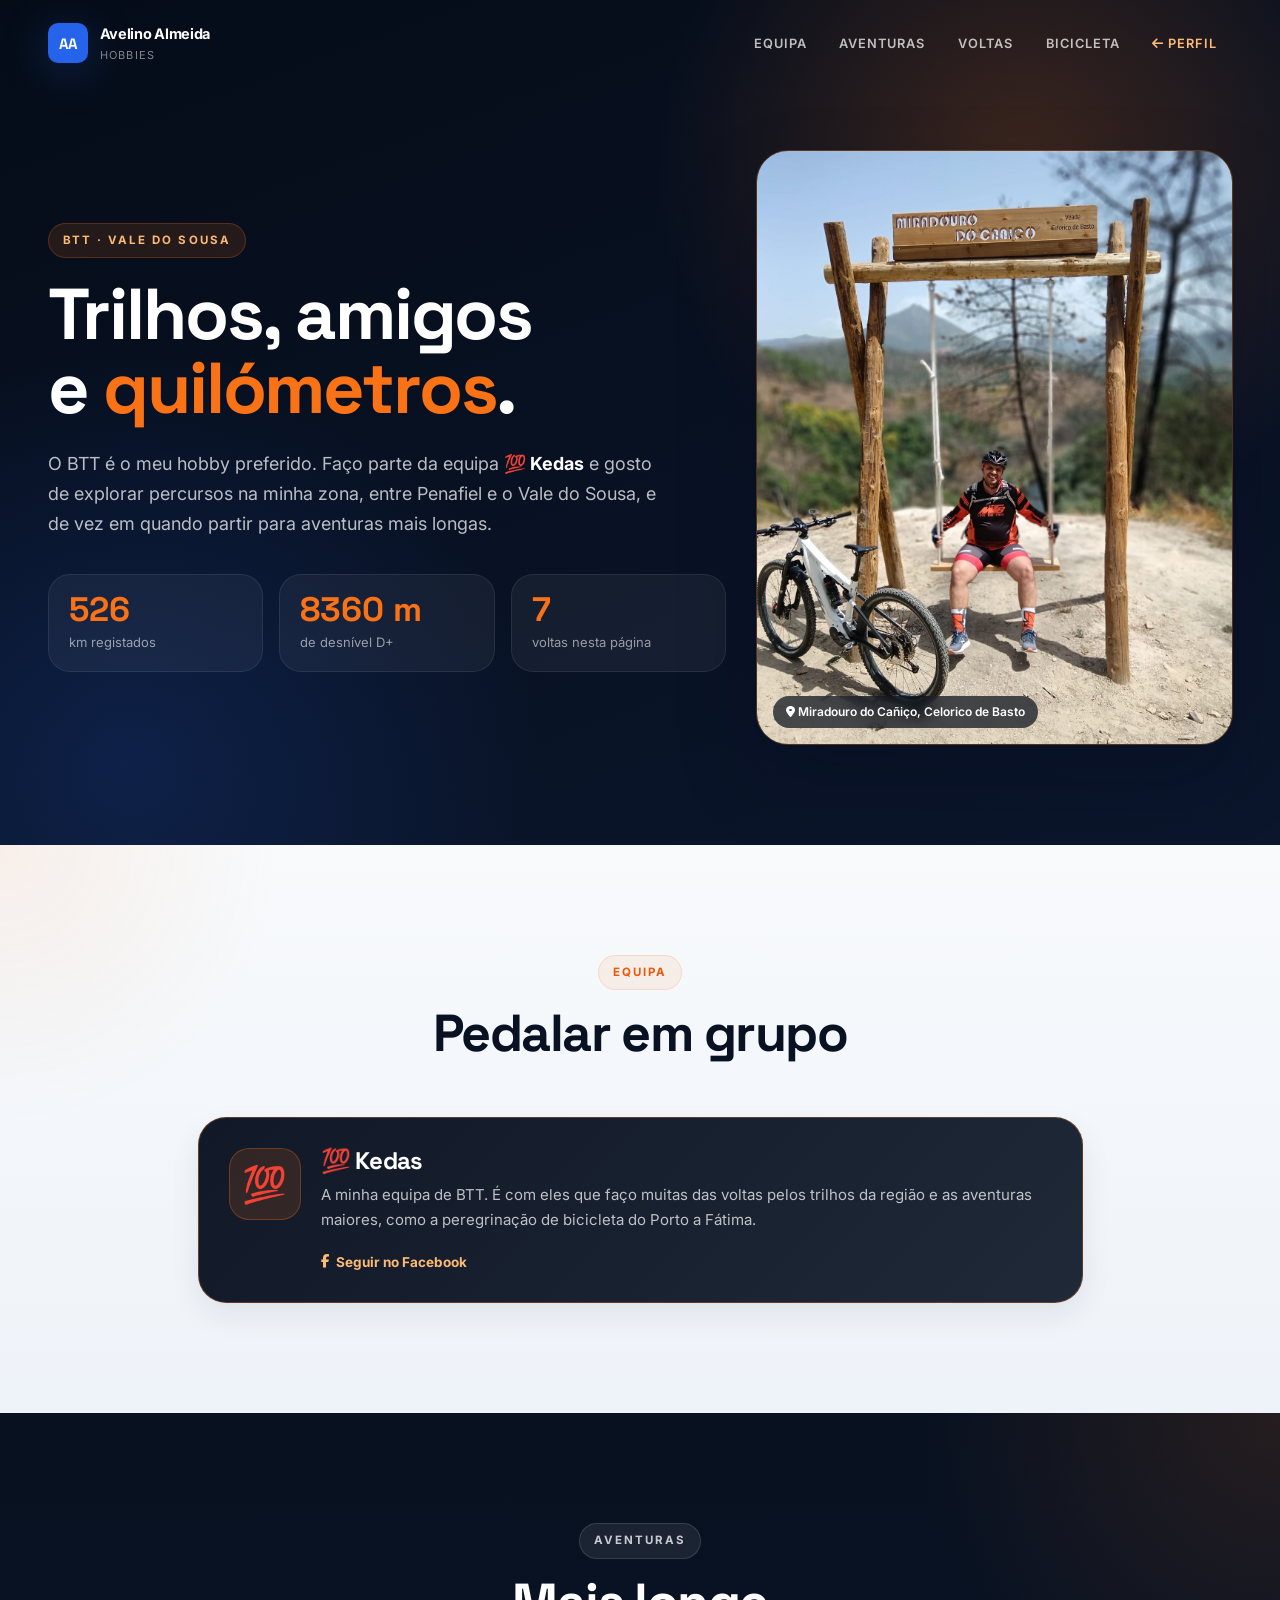
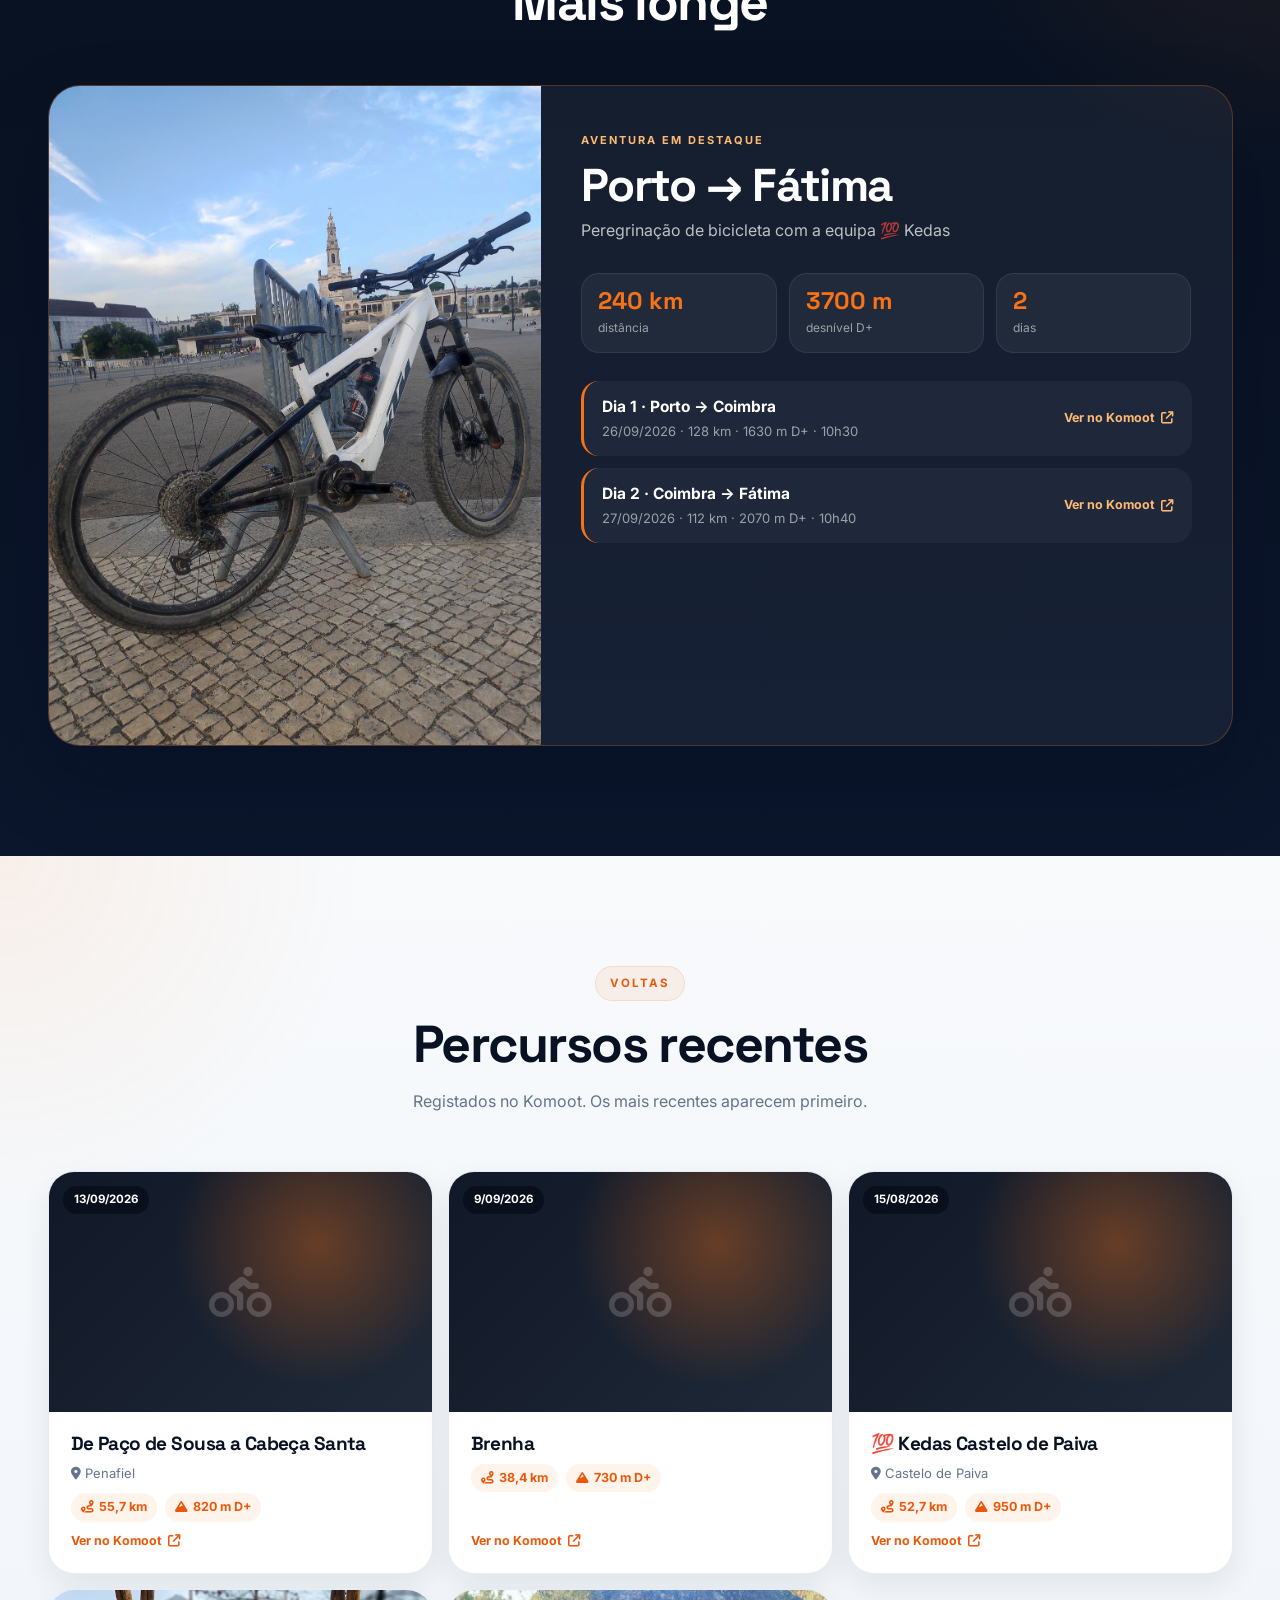
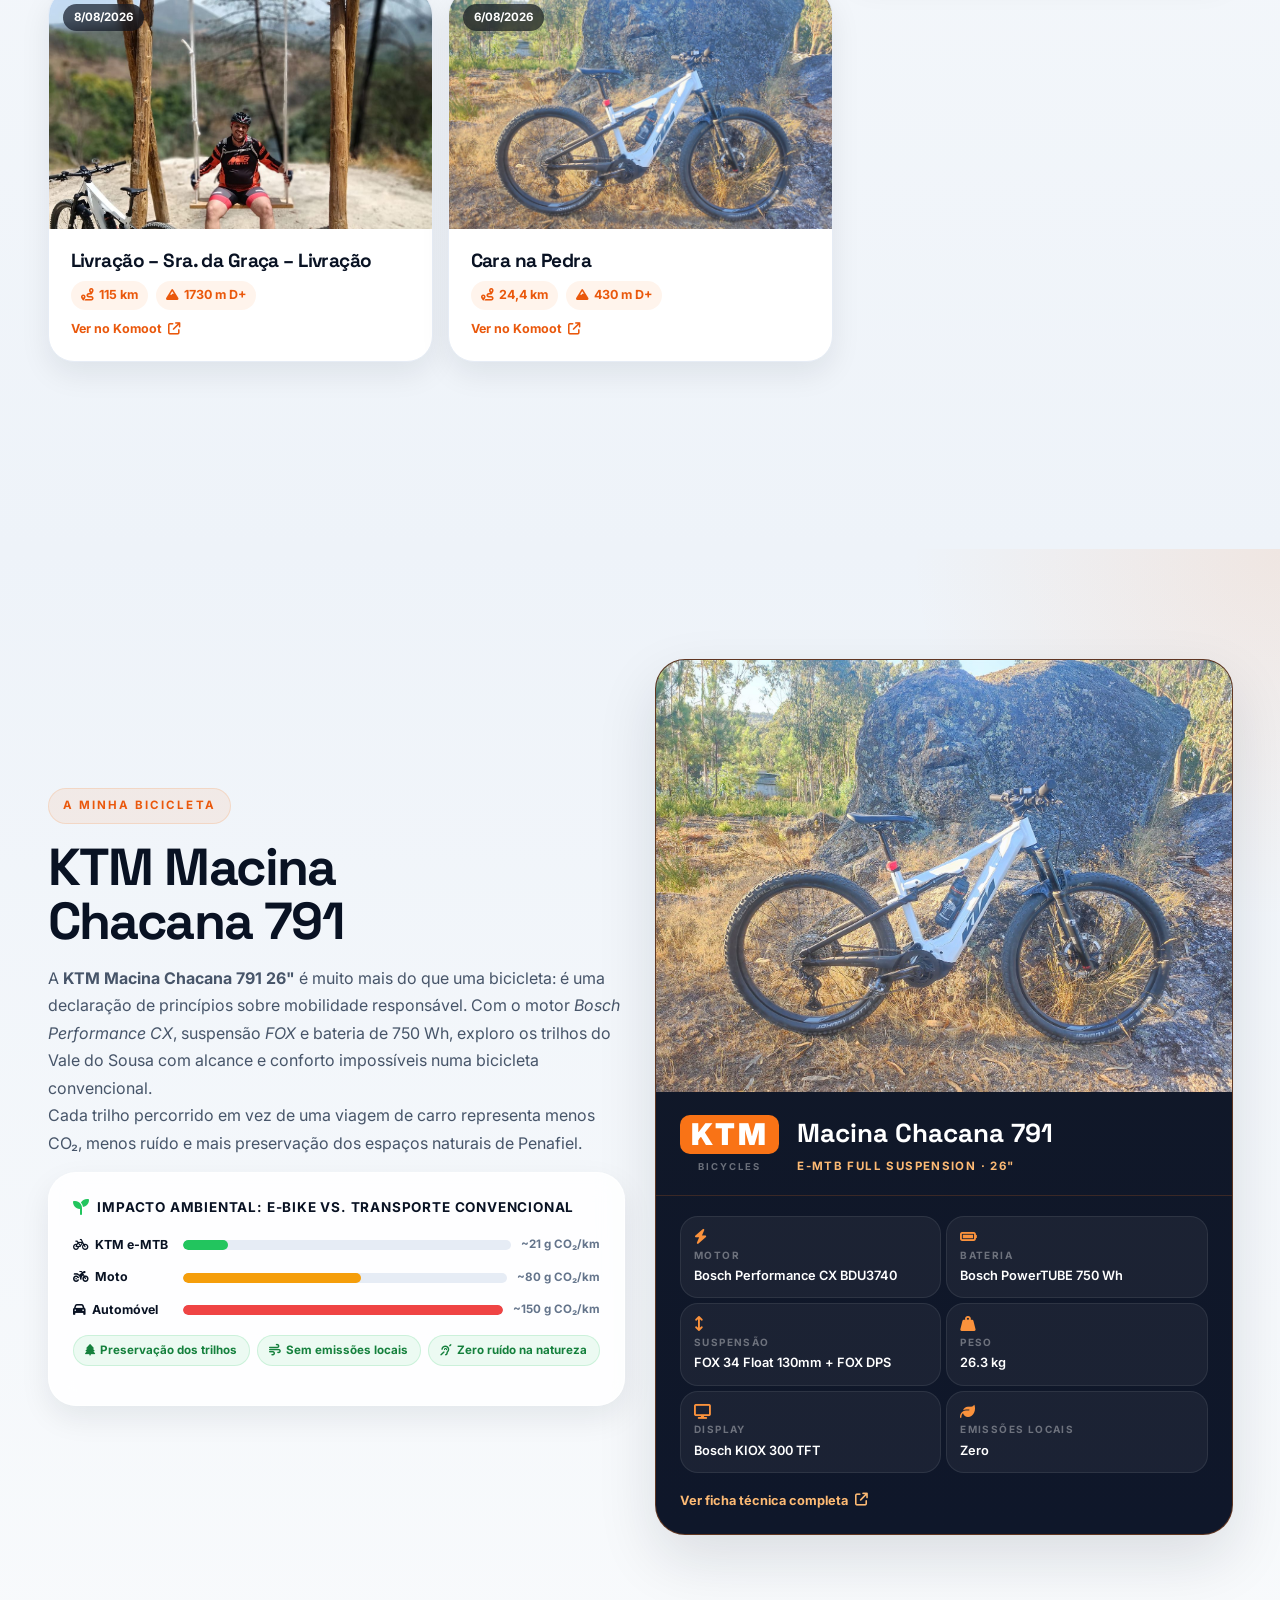
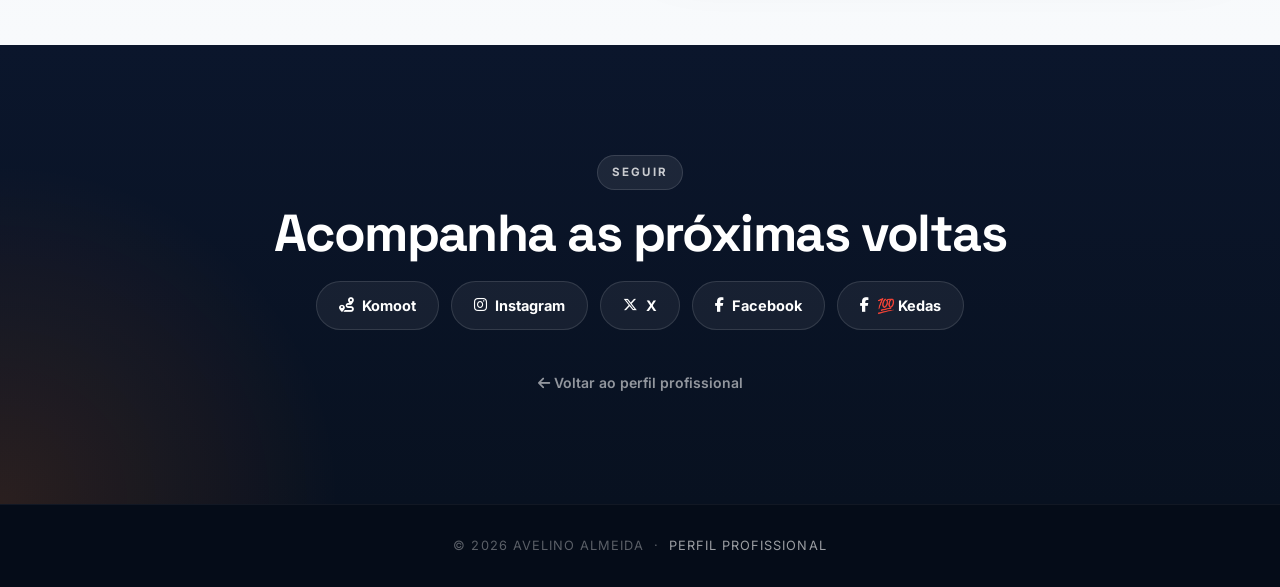
==== commit decbbede: "site: botão Hobbies no menu, redes pessoais só na página Hobbies, sem Confraria Co-Authored-By: Clau" ====
--- a/hobbies.html
+++ b/hobbies.html
@@ -99,7 +99,7 @@
         </div>
     </section>
 
-    <!-- ═══════════════════════════════════════════ EQUIPA E AMIGOS -->
+    <!-- ═══════════════════════════════════════════ EQUIPA -->
     <section id="equipa" class="hb-light">
         <div class="container container-xl">
             <div class="section-header text-center reveal-up">
@@ -107,8 +107,8 @@
                 <h2 class="section-title">Pedalar em grupo</h2>
             </div>
 
-            <div class="row g-4">
-                <div class="col-lg-7 reveal-left">
+            <div class="row justify-content-center">
+                <div class="col-lg-9 reveal-up">
                     <div class="hb-team hb-team--main">
                         <div class="hb-team-mark">💯</div>
                         <div>
@@ -120,18 +120,6 @@
                             </p>
                             <a class="hb-link" href="https://www.facebook.com/100kedas" target="_blank" rel="noopener">
                                 <i class="fa-brands fa-facebook-f"></i> Seguir no Facebook
-                            </a>
-                        </div>
-                    </div>
-                </div>
-                <div class="col-lg-5 reveal-right">
-                    <div class="hb-team">
-                        <div class="hb-team-mark hb-team-mark--alt"><i class="fa-solid fa-people-group"></i></div>
-                        <div>
-                            <h3>Confraria dos Irm&atilde;os mais Velhos</h3>
-                            <p>Grupo de amigos.</p>
-                            <a class="hb-link" href="https://www.facebook.com/osirmaosmaisvelhos" target="_blank" rel="noopener">
-                                <i class="fa-brands fa-facebook-f"></i> Ver no Facebook
                             </a>
                         </div>
                     </div>
@@ -278,6 +266,8 @@
             <div class="hb-follow reveal-up">
                 <a href="https://www.komoot.com/pt-pt/user/5501306045100" target="_blank" rel="noopener"><i class="fa-solid fa-route"></i> Komoot</a>
                 <a href="https://www.instagram.com/avelino_almeida/" target="_blank" rel="noopener"><i class="fa-brands fa-instagram"></i> Instagram</a>
+                <a href="https://twitter.com/avlalmeida" target="_blank" rel="noopener"><i class="fa-brands fa-x-twitter"></i> X</a>
+                <a href="https://www.facebook.com/avelino.almeida.83/" target="_blank" rel="noopener"><i class="fa-brands fa-facebook-f"></i> Facebook</a>
                 <a href="https://www.facebook.com/100kedas" target="_blank" rel="noopener"><i class="fa-brands fa-facebook-f"></i> 💯 Kedas</a>
             </div>
             <a class="hb-back-link reveal-up" href="index.html"><i class="fa-solid fa-arrow-left"></i> Voltar ao perfil profissional</a>
--- a/assets/css/main.css
+++ b/assets/css/main.css
@@ -309,6 +309,18 @@
     background: rgba(255, 255, 255, 0.08);
 }
 
+#navbar .nav-link-hobbies {
+    color: #fdba74;
+    border: 1px solid rgba(249, 115, 22, 0.4);
+}
+
+#navbar .nav-link-hobbies:hover,
+#navbar .nav-link-hobbies:focus {
+    color: #fff;
+    background: var(--accent);
+    border-color: var(--accent);
+}
+
 @media (max-width: 991px) {
     #navbar .navbar-collapse.show,
     #navbar .navbar-collapse.collapsing {
--- a/assets/css/hobbies.css
+++ b/assets/css/hobbies.css
@@ -207,12 +207,6 @@
     border: 1px solid rgba(249, 115, 22, 0.3);
 }
 
-.hb-team-mark--alt {
-    font-size: 2.8rem;
-    color: var(--primary);
-    background: rgba(37, 99, 235, 0.08);
-    border-color: rgba(37, 99, 235, 0.16);
-}
 
 .hb-team h3 {
     font-family: "Space Grotesk", sans-serif;
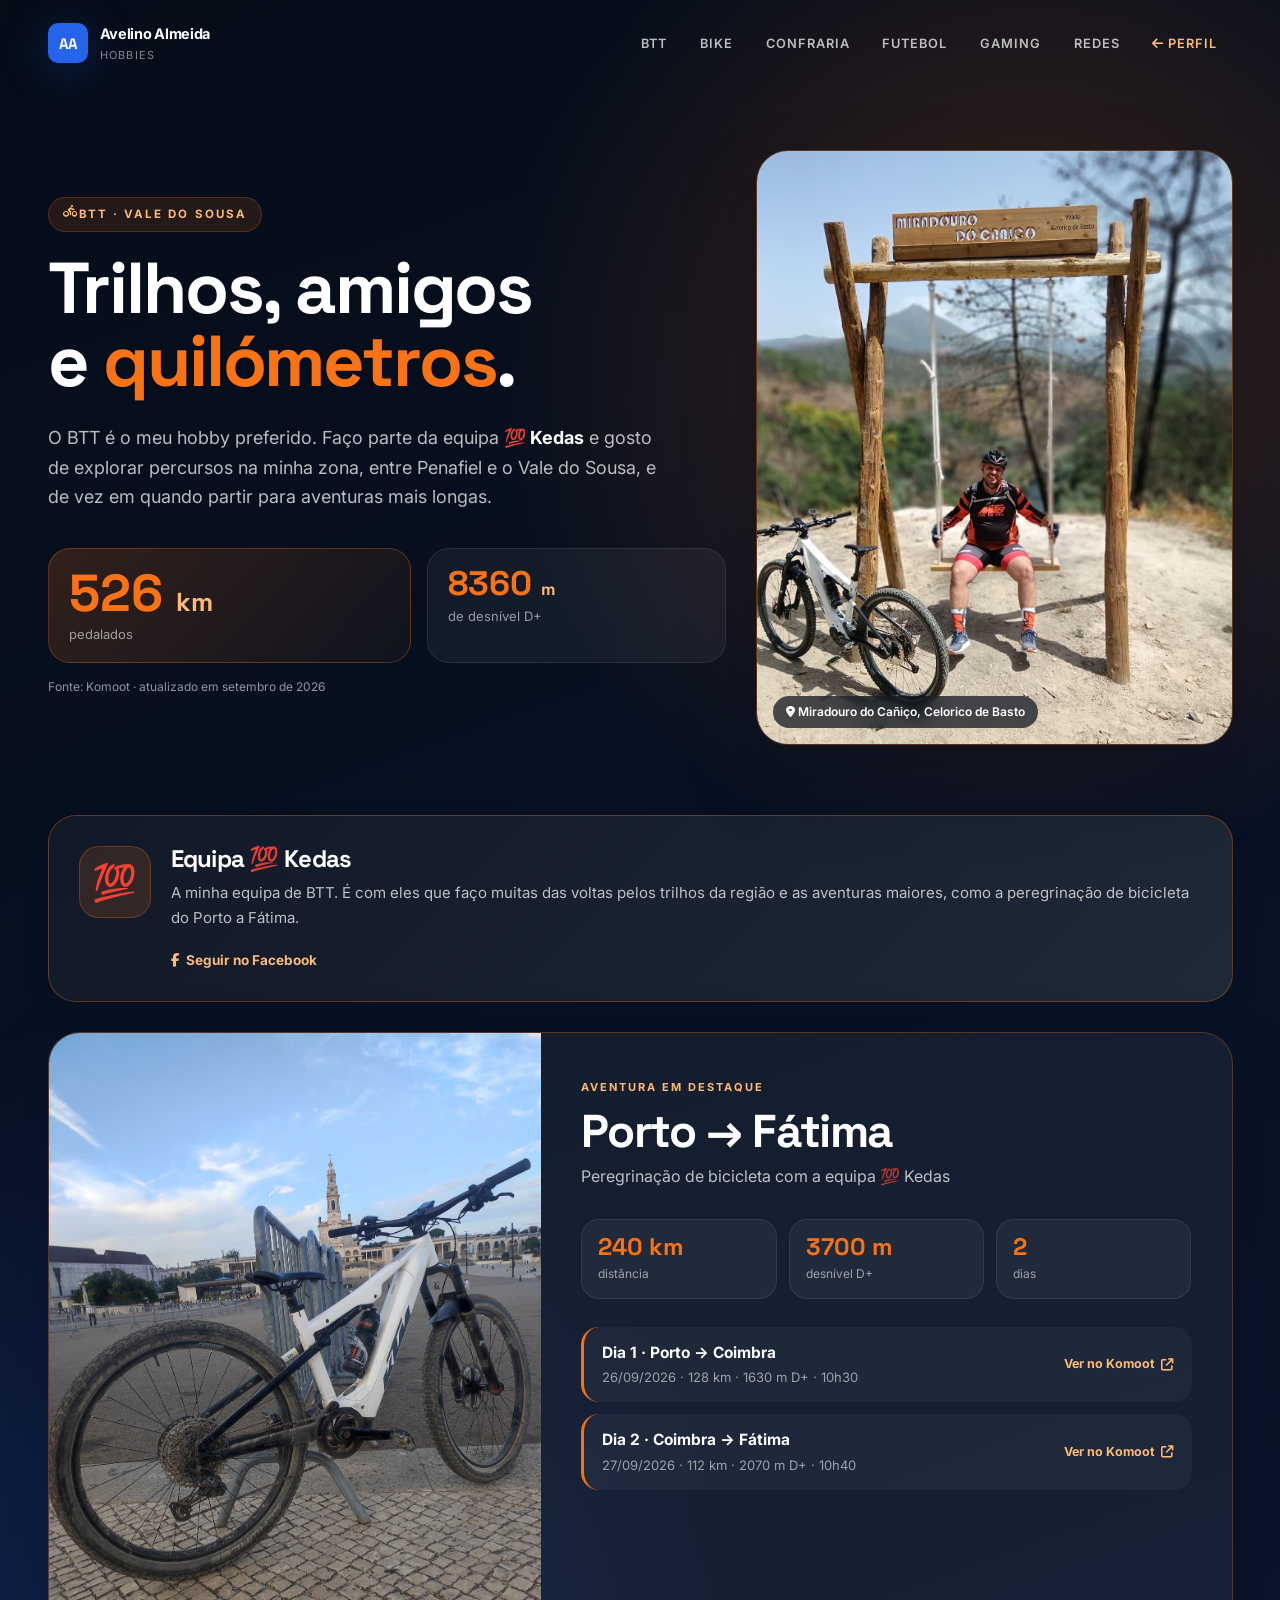
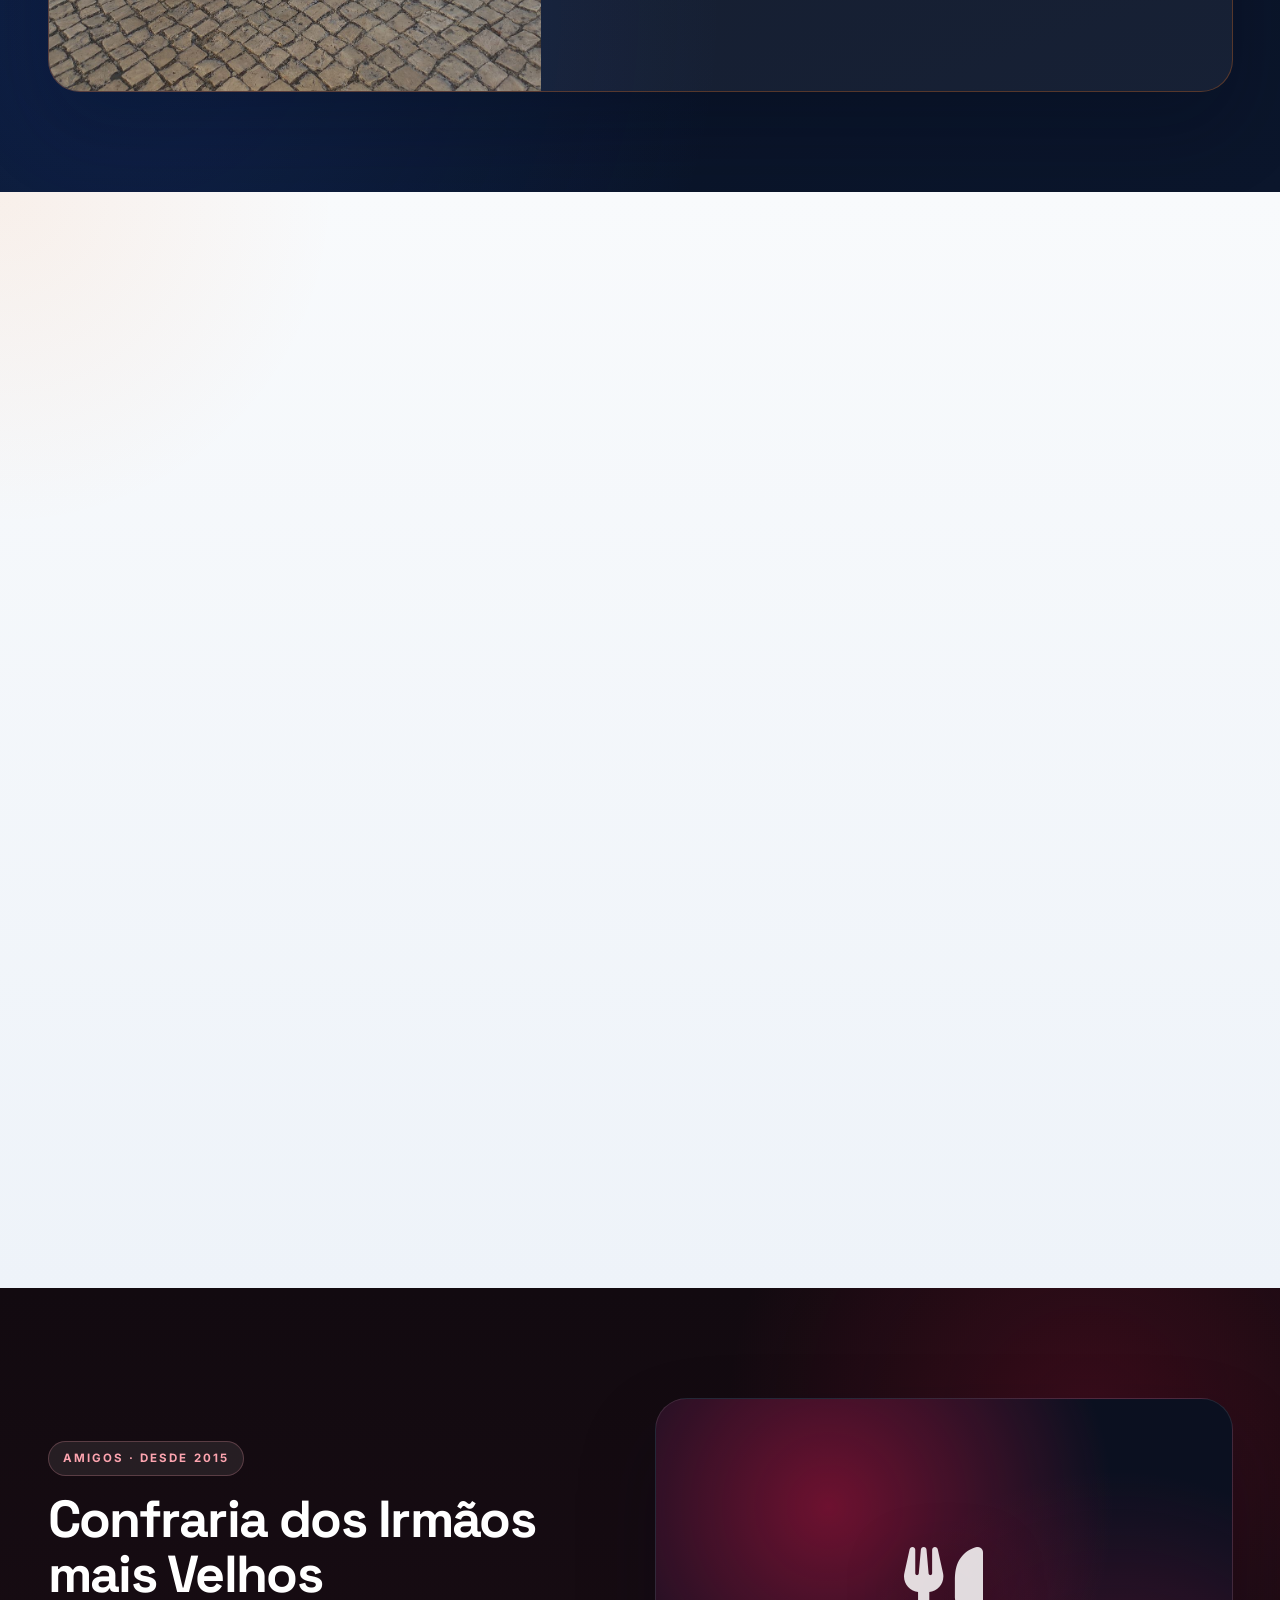
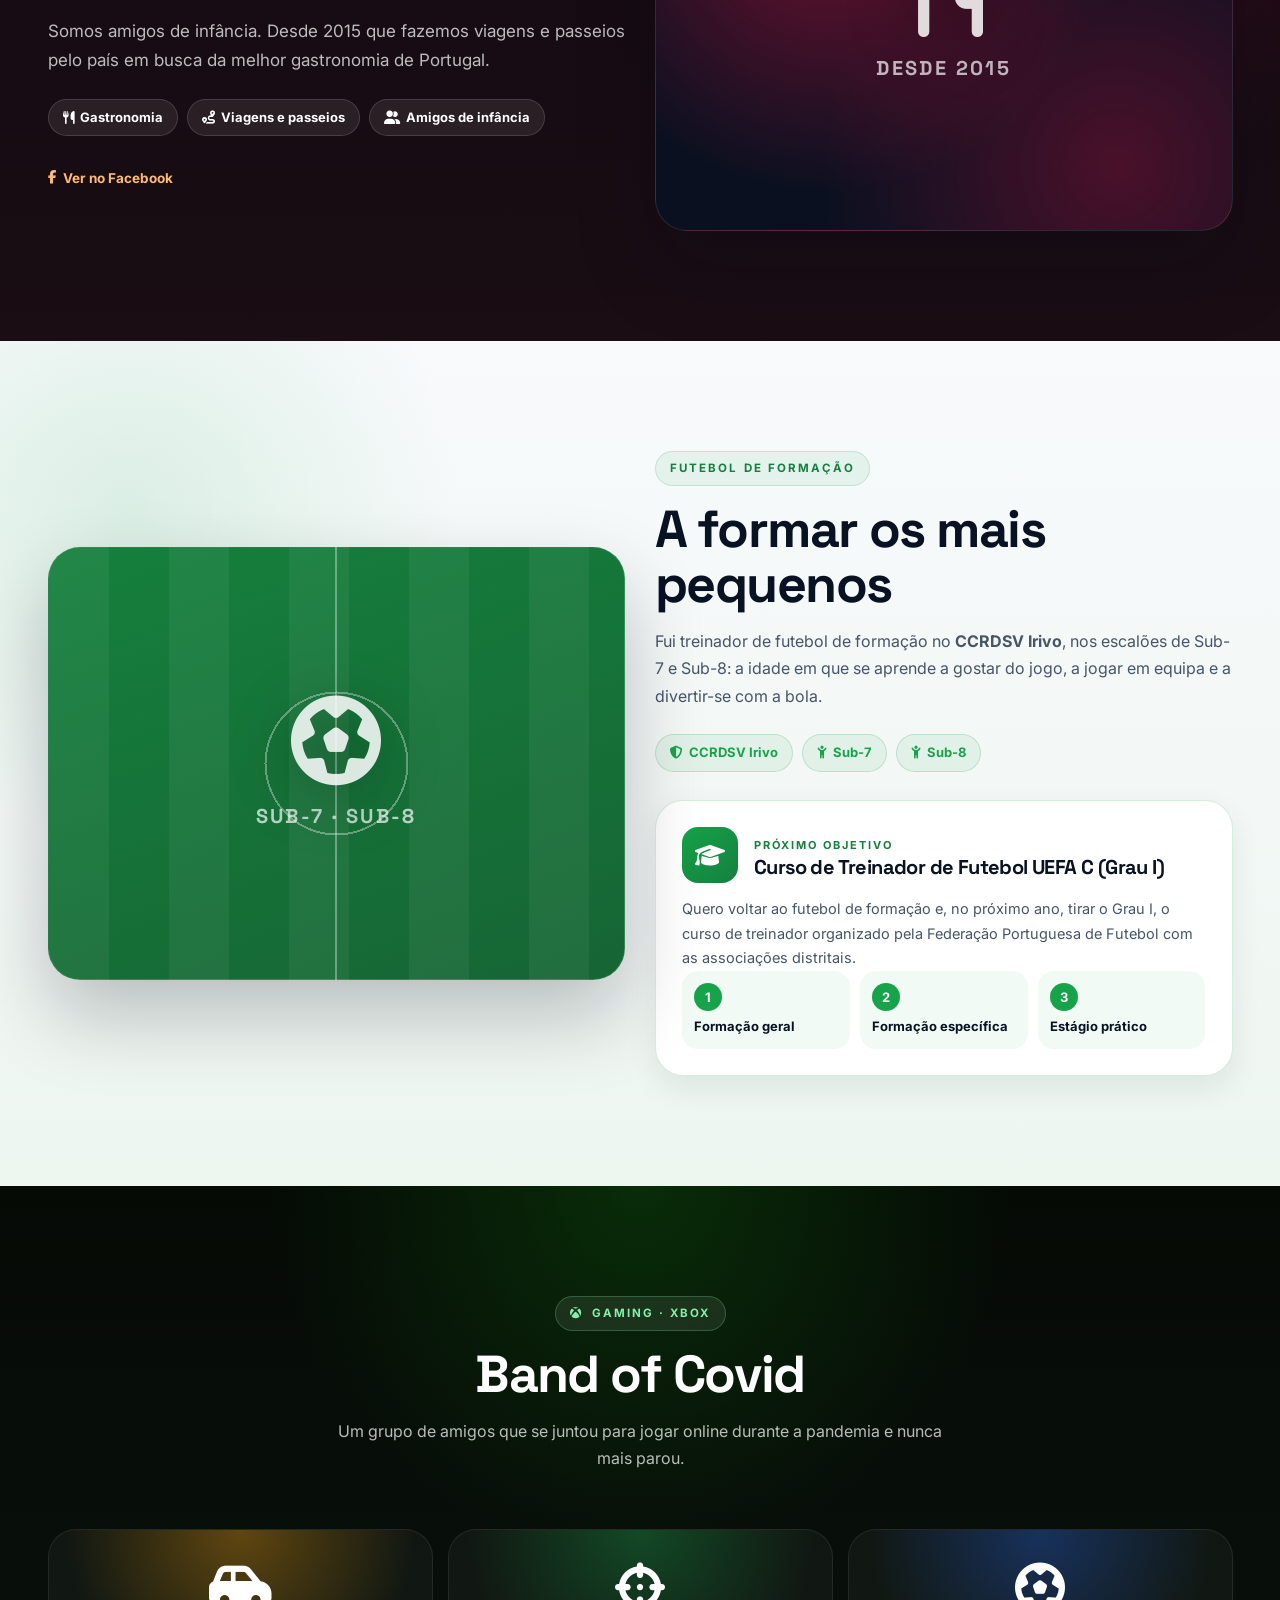
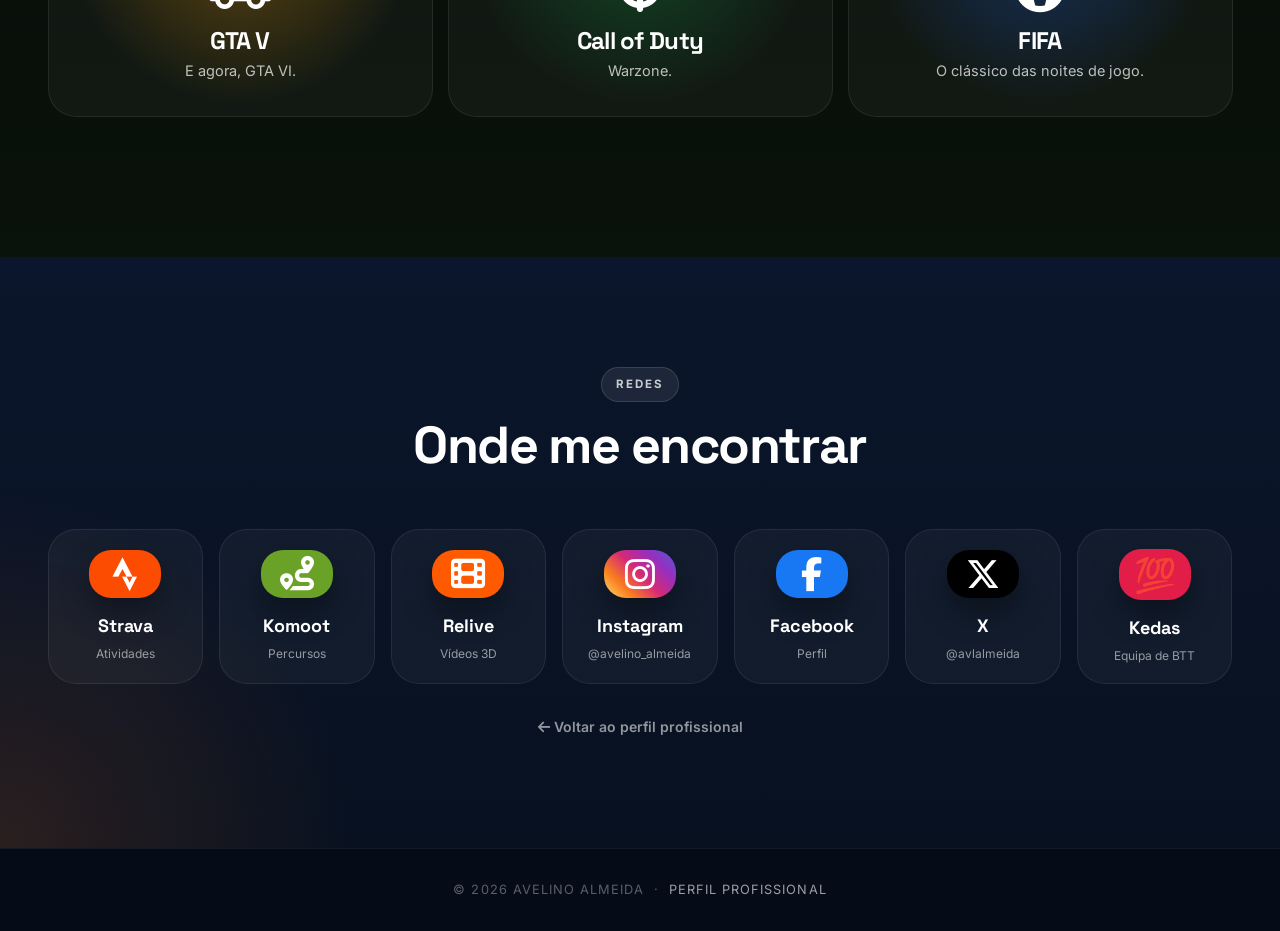
==== commit e7f54a46: "site: Hobbies em 6 blocos (BTT, bike, Confraria, futebol, gaming, redes) - BTT: contador de km com f" ====
--- a/hobbies.html
+++ b/hobbies.html
@@ -4,7 +4,7 @@
 <head>
     <meta charset="utf-8">
     <meta name="viewport" content="width=device-width, initial-scale=1">
-    <meta name="description" content="Hobbies de Avelino Almeida: BTT no Vale do Sousa com a equipa 💯 Kedas, percursos, aventuras e a KTM Macina Chacana 791.">
+    <meta name="description" content="Hobbies de Avelino Almeida: BTT com a equipa 💯 Kedas, a KTM Macina Chacana 791, a Confraria dos Irmãos mais Velhos, futebol de formação e a Band of Covid.">
 
     <title>Avelino Almeida · Hobbies</title>
 
@@ -50,23 +50,24 @@
 
             <div class="collapse navbar-collapse" id="navMenu">
                 <ul class="navbar-nav ms-auto gap-lg-1">
-                    <li class="nav-item"><a class="nav-link" href="#equipa">Equipa</a></li>
-                    <li class="nav-item"><a class="nav-link" href="#aventuras">Aventuras</a></li>
-                    <li class="nav-item"><a class="nav-link" href="#voltas">Voltas</a></li>
-                    <li class="nav-item"><a class="nav-link" href="#bicicleta">Bicicleta</a></li>
-                    <li class="nav-item"><a class="nav-link" href="#galeria">Galeria</a></li>
+                    <li class="nav-item"><a class="nav-link" href="#btt">BTT</a></li>
+                    <li class="nav-item"><a class="nav-link" href="#bike">Bike</a></li>
+                    <li class="nav-item"><a class="nav-link" href="#confraria">Confraria</a></li>
+                    <li class="nav-item"><a class="nav-link" href="#futebol">Futebol</a></li>
+                    <li class="nav-item"><a class="nav-link" href="#gaming">Gaming</a></li>
+                    <li class="nav-item"><a class="nav-link" href="#redes">Redes</a></li>
                     <li class="nav-item"><a class="nav-link hb-back" href="index.html"><i class="fa-solid fa-arrow-left"></i> Perfil</a></li>
                 </ul>
             </div>
         </div>
     </nav>
 
-    <!-- ═══════════════════════════════════════════ ABERTURA -->
-    <section id="hb-hero">
+    <!-- ═══════════════════════════════════════════ 1. BTT -->
+    <section id="btt">
         <div class="container container-xl">
             <div class="row align-items-center g-5">
                 <div class="col-lg-7">
-                    <span class="hb-tag reveal-up">BTT &middot; Vale do Sousa</span>
+                    <span class="hb-tag reveal-up"><i class="fa-solid fa-person-biking"></i> BTT &middot; Vale do Sousa</span>
                     <h1 class="hb-title reveal-up">Trilhos, amigos<br>e <em>quil&oacute;metros</em>.</h1>
                     <p class="hb-lead reveal-up">
                         O BTT &eacute; o meu hobby preferido. Fa&ccedil;o parte da equipa <strong>💯 Kedas</strong> e gosto de
@@ -74,19 +75,16 @@
                         partir para aventuras mais longas.
                     </p>
                     <div class="hb-stats reveal-up">
+                        <div class="hb-stat hb-stat--main">
+                            <span class="hb-stat-num"><span data-total="km">0</span> <small>km</small></span>
+                            <span class="hb-stat-label">pedalados</span>
+                        </div>
                         <div class="hb-stat">
-                            <span class="hb-stat-num"><span data-total="km">0</span></span>
-                            <span class="hb-stat-label">km registados</span>
-                        </div>
-                        <div class="hb-stat">
-                            <span class="hb-stat-num"><span data-total="dplus">0</span> m</span>
+                            <span class="hb-stat-num"><span data-total="dplus">0</span> <small>m</small></span>
                             <span class="hb-stat-label">de desn&iacute;vel D+</span>
                         </div>
-                        <div class="hb-stat">
-                            <span class="hb-stat-num"><span data-total="voltas">0</span></span>
-                            <span class="hb-stat-label">voltas nesta p&aacute;gina</span>
-                        </div>
-                    </div>
+                    </div>
+                    <p class="hb-fonte reveal-up" id="hb-fonte"></p>
                 </div>
                 <div class="col-lg-5">
                     <figure class="hb-hero-photo reveal-up">
@@ -96,73 +94,35 @@
                     </figure>
                 </div>
             </div>
-        </div>
-    </section>
-
-    <!-- ═══════════════════════════════════════════ EQUIPA -->
-    <section id="equipa" class="hb-light">
-        <div class="container container-xl">
-            <div class="section-header text-center reveal-up">
-                <span class="section-tag">Equipa</span>
-                <h2 class="section-title">Pedalar em grupo</h2>
-            </div>
-
-            <div class="row justify-content-center">
-                <div class="col-lg-9 reveal-up">
-                    <div class="hb-team hb-team--main">
-                        <div class="hb-team-mark">💯</div>
-                        <div>
-                            <h3>💯 Kedas</h3>
-                            <p>
-                                A minha equipa de BTT. &Eacute; com eles que fa&ccedil;o muitas das voltas pelos
-                                trilhos da regi&atilde;o e as aventuras maiores, como a peregrina&ccedil;&atilde;o de
-                                bicicleta do Porto a F&aacute;tima.
-                            </p>
-                            <a class="hb-link" href="https://www.facebook.com/100kedas" target="_blank" rel="noopener">
-                                <i class="fa-brands fa-facebook-f"></i> Seguir no Facebook
-                            </a>
-                        </div>
-                    </div>
-                </div>
-            </div>
-        </div>
-    </section>
-
-    <!-- ═══════════════════════════════════════════ AVENTURAS (gerado por hobbies.js) -->
-    <section id="aventuras" class="hb-dark">
-        <div class="container container-xl">
-            <div class="section-header text-center reveal-up">
-                <span class="section-tag light">Aventuras</span>
-                <h2 class="section-title light">Mais longe</h2>
-            </div>
-            <div id="hb-aventuras"></div>
-        </div>
-    </section>
-
-    <!-- ═══════════════════════════════════════════ VOLTAS (gerado por hobbies.js) -->
-    <section id="voltas" class="hb-light">
-        <div class="container container-xl">
-            <div class="section-header text-center reveal-up">
-                <span class="section-tag">Voltas</span>
-                <h2 class="section-title">Percursos recentes</h2>
-                <p>Registados no Komoot. Os mais recentes aparecem primeiro.</p>
-            </div>
-            <div class="row g-4" id="hb-voltas"></div>
-            <div class="text-center mt-5 reveal-up">
-                <a class="hb-btn" href="https://www.komoot.com/pt-pt/user/5501306045100" target="_blank" rel="noopener">
-                    Ver todas as voltas no Komoot <i class="fa-solid fa-arrow-up-right-from-square"></i>
-                </a>
-            </div>
-        </div>
-    </section>
-
-    <!-- ═══════════════════════════════════════════ BICICLETA -->
-    <section id="bicicleta" class="hb-light hb-light--alt">
+
+            <!-- Equipa -->
+            <div class="hb-team hb-team--main reveal-up">
+                <div class="hb-team-mark">💯</div>
+                <div>
+                    <h3>Equipa 💯 Kedas</h3>
+                    <p>
+                        A minha equipa de BTT. &Eacute; com eles que fa&ccedil;o muitas das voltas pelos
+                        trilhos da regi&atilde;o e as aventuras maiores, como a peregrina&ccedil;&atilde;o de
+                        bicicleta do Porto a F&aacute;tima.
+                    </p>
+                    <a class="hb-link" href="https://www.facebook.com/100kedas" target="_blank" rel="noopener">
+                        <i class="fa-brands fa-facebook-f"></i> Seguir no Facebook
+                    </a>
+                </div>
+            </div>
+
+            <!-- Aventuras (gerado por hobbies.js) -->
+            <div id="hb-aventuras" class="mt-5"></div>
+        </div>
+    </section>
+
+    <!-- ═══════════════════════════════════════════ 2. BIKE -->
+    <section id="bike" class="hb-light">
         <div class="container container-xl">
             <div class="row align-items-center g-5">
 
                 <div class="col-lg-6 reveal-left">
-                    <span class="section-tag">A minha bicicleta</span>
+                    <span class="section-tag">A minha bike</span>
                     <h2 class="section-title">KTM Macina<br>Chacana 791</h2>
                     <p>
                         A <strong>KTM Macina Chacana 791 26"</strong> &eacute; muito mais do que uma
@@ -241,37 +201,168 @@
         </div>
     </section>
 
-    <!-- ═══════════════════════════════════════════ GALERIA (gerado por hobbies.js; escondida se vazia) -->
-    <section id="galeria" class="hb-dark">
+    <!-- ═══════════════════════════════════════════ 3. CONFRARIA -->
+    <section id="confraria" class="hb-dark hb-theme-wine">
+        <div class="container container-xl">
+            <div class="row align-items-center g-5">
+                <div class="col-lg-6 reveal-left">
+                    <span class="section-tag light">Amigos &middot; desde 2015</span>
+                    <h2 class="section-title light">Confraria dos Irm&atilde;os mais Velhos</h2>
+                    <p class="hb-text-inverse">
+                        Somos amigos de inf&acirc;ncia. Desde 2015 que fazemos viagens e passeios pelo pa&iacute;s
+                        em busca da melhor gastronomia de Portugal.
+                    </p>
+                    <div class="hb-chips">
+                        <span><i class="fa-solid fa-utensils"></i> Gastronomia</span>
+                        <span><i class="fa-solid fa-route"></i> Viagens e passeios</span>
+                        <span><i class="fa-solid fa-user-group"></i> Amigos de inf&acirc;ncia</span>
+                    </div>
+                    <a class="hb-link hb-link--light" href="https://www.facebook.com/osirmaosmaisvelhos" target="_blank" rel="noopener">
+                        <i class="fa-brands fa-facebook-f"></i> Ver no Facebook
+                    </a>
+                </div>
+                <div class="col-lg-6 reveal-right">
+                    <div class="hb-fotos" data-fotos="confraria">
+                        <div class="hb-placeholder">
+                            <i class="fa-solid fa-utensils"></i>
+                            <span>Desde 2015</span>
+                        </div>
+                    </div>
+                </div>
+            </div>
+        </div>
+    </section>
+
+    <!-- ═══════════════════════════════════════════ 4. FUTEBOL -->
+    <section id="futebol" class="hb-light hb-theme-pitch">
+        <div class="container container-xl">
+            <div class="row align-items-center g-5">
+                <div class="col-lg-6 order-lg-2 reveal-right">
+                    <span class="section-tag">Futebol de forma&ccedil;&atilde;o</span>
+                    <h2 class="section-title">A formar os mais pequenos</h2>
+                    <p>
+                        Fui treinador de futebol de forma&ccedil;&atilde;o no <strong>CCRDSV Irivo</strong>, nos escal&otilde;es
+                        de Sub-7 e Sub-8: a idade em que se aprende a gostar do jogo, a jogar em equipa
+                        e a divertir-se com a bola.
+                    </p>
+                    <div class="hb-chips hb-chips--light">
+                        <span><i class="fa-solid fa-shield-halved"></i> CCRDSV Irivo</span>
+                        <span><i class="fa-solid fa-child-reaching"></i> Sub-7</span>
+                        <span><i class="fa-solid fa-child-reaching"></i> Sub-8</span>
+                    </div>
+
+                    <div class="hb-goal">
+                        <div class="hb-goal-head">
+                            <i class="fa-solid fa-graduation-cap"></i>
+                            <div>
+                                <span class="hb-eyebrow">Pr&oacute;ximo objetivo</span>
+                                <h3>Curso de Treinador de Futebol UEFA C (Grau I)</h3>
+                            </div>
+                        </div>
+                        <p>
+                            Quero voltar ao futebol de forma&ccedil;&atilde;o e, no pr&oacute;ximo ano, tirar o Grau I,
+                            o curso de treinador organizado pela Federa&ccedil;&atilde;o Portuguesa de Futebol com as
+                            associa&ccedil;&otilde;es distritais.
+                        </p>
+                        <ol class="hb-steps">
+                            <li><span>1</span> Forma&ccedil;&atilde;o geral</li>
+                            <li><span>2</span> Forma&ccedil;&atilde;o espec&iacute;fica</li>
+                            <li><span>3</span> Est&aacute;gio pr&aacute;tico</li>
+                        </ol>
+                    </div>
+                </div>
+                <div class="col-lg-6 order-lg-1 reveal-left">
+                    <div class="hb-fotos" data-fotos="futebol">
+                        <div class="hb-placeholder hb-placeholder--pitch">
+                            <i class="fa-solid fa-futbol"></i>
+                            <span>Sub-7 &middot; Sub-8</span>
+                        </div>
+                    </div>
+                </div>
+            </div>
+        </div>
+    </section>
+
+    <!-- ═══════════════════════════════════════════ 5. GAMING -->
+    <section id="gaming" class="hb-dark hb-theme-xbox">
         <div class="container container-xl">
             <div class="section-header text-center reveal-up">
-                <span class="section-tag light">Galeria</span>
-                <h2 class="section-title light">Pelo caminho</h2>
-            </div>
-            <div class="row g-3" id="hb-galeria"></div>
-        </div>
+                <span class="section-tag light"><i class="fa-brands fa-xbox"></i> Gaming &middot; Xbox</span>
+                <h2 class="section-title light">Band of Covid</h2>
+                <p>Um grupo de amigos que se juntou para jogar online durante a pandemia e nunca mais parou.</p>
+            </div>
+
+            <div class="row g-4 justify-content-center">
+                <div class="col-md-4 reveal-up">
+                    <div class="hb-game hb-game--gta">
+                        <i class="fa-solid fa-car-side"></i>
+                        <h4>GTA V</h4>
+                        <p>E agora, GTA VI.</p>
+                    </div>
+                </div>
+                <div class="col-md-4 reveal-up">
+                    <div class="hb-game hb-game--cod">
+                        <i class="fa-solid fa-crosshairs"></i>
+                        <h4>Call of Duty</h4>
+                        <p>Warzone.</p>
+                    </div>
+                </div>
+                <div class="col-md-4 reveal-up">
+                    <div class="hb-game hb-game--fifa">
+                        <i class="fa-solid fa-futbol"></i>
+                        <h4>FIFA</h4>
+                        <p>O cl&aacute;ssico das noites de jogo.</p>
+                    </div>
+                </div>
+            </div>
+
+            <div class="hb-fotos hb-fotos--wide mt-5" data-fotos="gaming"></div>
+        </div>
+    </section>
+
+    <!-- ═══════════════════════════════════════════ 6. REDES SOCIAIS -->
+    <section id="redes" class="hb-dark hb-dark--alt">
+        <div class="container container-xl">
+            <div class="section-header text-center reveal-up">
+                <span class="section-tag light">Redes</span>
+                <h2 class="section-title light">Onde me encontrar</h2>
+            </div>
+
+            <div class="hb-social">
+                <a class="hb-social-tile reveal-up" style="--brand:#FC4C02" href="https://www.strava.com/athletes/13884564" target="_blank" rel="noopener">
+                    <i class="fa-brands fa-strava"></i><strong>Strava</strong><span>Atividades</span>
+                </a>
+                <a class="hb-social-tile reveal-up" style="--brand:#6AA127" href="https://www.komoot.com/pt-pt/user/5501306045100" target="_blank" rel="noopener">
+                    <i class="fa-solid fa-route"></i><strong>Komoot</strong><span>Percursos</span>
+                </a>
+                <a class="hb-social-tile reveal-up" style="--brand:#FF5A00" href="https://www.relive.com/pt-BR/profile/avelinoalmeida3174" target="_blank" rel="noopener">
+                    <i class="fa-solid fa-film"></i><strong>Relive</strong><span>V&iacute;deos 3D</span>
+                </a>
+                <a class="hb-social-tile hb-social-tile--ig reveal-up" href="https://www.instagram.com/avelino_almeida/" target="_blank" rel="noopener">
+                    <i class="fa-brands fa-instagram"></i><strong>Instagram</strong><span>@avelino_almeida</span>
+                </a>
+                <a class="hb-social-tile reveal-up" style="--brand:#1877F2" href="https://www.facebook.com/avelino.almeida.83/" target="_blank" rel="noopener">
+                    <i class="fa-brands fa-facebook-f"></i><strong>Facebook</strong><span>Perfil</span>
+                </a>
+                <a class="hb-social-tile reveal-up" style="--brand:#000000" href="https://twitter.com/avlalmeida" target="_blank" rel="noopener">
+                    <i class="fa-brands fa-x-twitter"></i><strong>X</strong><span>@avlalmeida</span>
+                </a>
+                <a class="hb-social-tile reveal-up" style="--brand:#e11d48" href="https://www.facebook.com/100kedas" target="_blank" rel="noopener">
+                    <span class="hb-social-emoji">💯</span><strong>Kedas</strong><span>Equipa de BTT</span>
+                </a>
+            </div>
+
+            <div class="text-center mt-5">
+                <a class="hb-back-link reveal-up" href="index.html"><i class="fa-solid fa-arrow-left"></i> Voltar ao perfil profissional</a>
+            </div>
+        </div>
+
         <dialog id="hb-lightbox" class="hb-lightbox">
             <figure>
                 <img src="" alt="">
                 <figcaption></figcaption>
             </figure>
         </dialog>
-    </section>
-
-    <!-- ═══════════════════════════════════════════ SEGUIR -->
-    <section id="seguir" class="hb-dark hb-dark--alt">
-        <div class="container container-xl text-center">
-            <span class="section-tag light reveal-up">Seguir</span>
-            <h2 class="section-title light reveal-up">Acompanha as pr&oacute;ximas voltas</h2>
-            <div class="hb-follow reveal-up">
-                <a href="https://www.komoot.com/pt-pt/user/5501306045100" target="_blank" rel="noopener"><i class="fa-solid fa-route"></i> Komoot</a>
-                <a href="https://www.instagram.com/avelino_almeida/" target="_blank" rel="noopener"><i class="fa-brands fa-instagram"></i> Instagram</a>
-                <a href="https://twitter.com/avlalmeida" target="_blank" rel="noopener"><i class="fa-brands fa-x-twitter"></i> X</a>
-                <a href="https://www.facebook.com/avelino.almeida.83/" target="_blank" rel="noopener"><i class="fa-brands fa-facebook-f"></i> Facebook</a>
-                <a href="https://www.facebook.com/100kedas" target="_blank" rel="noopener"><i class="fa-brands fa-facebook-f"></i> 💯 Kedas</a>
-            </div>
-            <a class="hb-back-link reveal-up" href="index.html"><i class="fa-solid fa-arrow-left"></i> Voltar ao perfil profissional</a>
-        </div>
     </section>
 
     <!-- ═══════════════════════════════════════════ FOOTER -->
--- a/assets/css/hobbies.css
+++ b/assets/css/hobbies.css
@@ -2,14 +2,14 @@
     Avelino Almeida - Página Hobbies (hobbies.html)
     Carregado depois do main.css; reutiliza as variáveis e componentes base.
     01. Secções
-    02. Abertura
+    02. BTT (abertura)
     03. Equipa
     04. Aventuras
-    05. Voltas
-    06. Bicicleta (KTM e sustentabilidade)
-    07. Galeria
-    08. Seguir
-    09. Responsive
+    06. Bike (KTM e sustentabilidade)
+    07. Galeria / lightbox
+    08. Blocos: Confraria, Futebol, Gaming
+    09. Redes sociais
+    10. Responsive
 */
 
 /* 01. Secções */
@@ -65,7 +65,7 @@
 
 /* 02. Abertura */
 
-#hb-hero {
+#btt {
     position: relative;
     padding: 15rem 0 10rem;
     background:
@@ -144,6 +144,31 @@
     margin-top: 0.6rem;
     font-size: 1.3rem;
     color: var(--text-inverse-soft);
+}
+
+.hb-stat-num small {
+    font-size: 0.5em;
+    color: #fdba74;
+}
+
+.hb-stat--main {
+    flex-grow: 1.4;
+    background: linear-gradient(135deg, rgba(249, 115, 22, 0.18), rgba(249, 115, 22, 0.04));
+    border-color: rgba(249, 115, 22, 0.3);
+}
+
+.hb-stat--main .hb-stat-num {
+    font-size: 5.2rem;
+}
+
+.hb-fonte {
+    margin: 1.4rem 0 0;
+    font-size: 1.2rem;
+    color: var(--text-inverse-soft);
+}
+
+#btt > .container > .hb-team {
+    margin-top: 7rem;
 }
 
 .hb-hero-photo {
@@ -372,140 +397,9 @@
     color: #fff;
 }
 
-/* 05. Voltas */
-
-.hb-ride {
-    height: 100%;
-    display: flex;
-    flex-direction: column;
-    overflow: hidden;
-    border-radius: 26px;
-    background: #fff;
-    border: 1px solid var(--light-2);
-    box-shadow: var(--shadow-sm);
-    transition: var(--transition);
-}
-
-.hb-ride:hover {
-    transform: translateY(-6px);
-    box-shadow: var(--shadow);
-}
-
-.hb-ride-img {
-    position: relative;
-    aspect-ratio: 16 / 10;
-    overflow: hidden;
-}
-
-.hb-ride-img img {
-    width: 100%;
-    height: 100%;
-    object-fit: cover;
-    transition: transform 0.6s ease;
-}
-
-.hb-ride:hover .hb-ride-img img {
-    transform: scale(1.05);
-}
-
-.hb-ride-img.is-empty {
-    display: grid;
-    place-items: center;
-    background:
-        radial-gradient(circle at 70% 30%, rgba(249, 115, 22, 0.35), transparent 45%),
-        linear-gradient(135deg, #111827 0%, #1f2937 100%);
-}
-
-.hb-ride-img.is-empty i {
-    font-size: 5rem;
-    color: rgba(255, 255, 255, 0.18);
-}
-
-.hb-ride-date {
-    position: absolute;
-    top: 1.4rem;
-    left: 1.4rem;
-    padding: 0.5rem 1.1rem;
-    border-radius: 999px;
-    font-size: 1.15rem;
-    font-weight: 700;
-    color: #fff;
-    background: rgba(5, 12, 24, 0.65);
-    backdrop-filter: blur(6px);
-    -webkit-backdrop-filter: blur(6px);
-}
-
-.hb-ride-body {
-    flex: 1;
-    display: flex;
-    flex-direction: column;
-    gap: 1rem;
-    padding: 2.2rem;
-}
-
-.hb-ride-body h4 {
-    font-family: "Space Grotesk", sans-serif;
-    font-size: 1.9rem;
-    color: var(--text-title);
-    margin: 0;
-}
-
-.hb-ride-local {
-    font-size: 1.3rem;
-    color: var(--text-soft);
-}
-
-.hb-ride-stats {
-    display: flex;
-    flex-wrap: wrap;
-    gap: 0.8rem;
-}
-
-.hb-ride-stats span {
-    display: inline-flex;
-    align-items: center;
-    gap: 0.5rem;
-    padding: 0.5rem 1rem;
-    border-radius: 999px;
-    font-size: 1.25rem;
-    font-weight: 700;
-    color: var(--accent-strong);
-    background: rgba(249, 115, 22, 0.08);
-}
-
-.hb-ride .hb-komoot {
-    margin-top: auto;
-    color: var(--accent-strong);
-}
-
-.hb-ride .hb-komoot:hover {
-    color: var(--accent);
-}
-
-.hb-btn {
-    display: inline-flex;
-    align-items: center;
-    gap: 0.8rem;
-    padding: 1.3rem 2.4rem;
-    border-radius: 999px;
-    font-size: 1.45rem;
-    font-weight: 700;
-    color: #fff;
-    background: var(--accent);
-    text-decoration: none;
-    box-shadow: 0 14px 30px rgba(249, 115, 22, 0.25);
-    transition: var(--transition);
-}
-
-.hb-btn:hover {
-    color: #fff;
-    background: var(--accent-strong);
-    transform: translateY(-2px);
-}
-
 /* 06. Bicicleta (KTM e sustentabilidade, recuperado da antiga secção Lazer) */
 
-#bicicleta > .container > .row > [class*="col"] > p {
+#bike > .container > .row > [class*="col"] > p {
     color: var(--text-body);
 }
 
@@ -819,35 +713,395 @@
     color: #fff;
 }
 
-/* 08. Seguir */
-
-.hb-follow {
+/* 08. Blocos: Confraria, Futebol, Gaming */
+
+.hb-text-inverse {
+    font-size: 1.7rem;
+    line-height: 1.7;
+    color: var(--text-inverse);
+}
+
+.hb-chips {
     display: flex;
     flex-wrap: wrap;
+    gap: 0.9rem;
+    margin: 2.4rem 0 2.8rem;
+}
+
+.hb-chips span {
+    display: inline-flex;
+    align-items: center;
+    gap: 0.6rem;
+    padding: 0.8rem 1.4rem;
+    border-radius: 999px;
+    font-size: 1.3rem;
+    font-weight: 700;
+    color: #fff;
+    background: rgba(255, 255, 255, 0.08);
+    border: 1px solid rgba(255, 255, 255, 0.14);
+}
+
+.hb-chips--light span {
+    color: var(--hb-theme, var(--accent-strong));
+    background: color-mix(in srgb, var(--hb-theme, var(--accent)) 8%, transparent);
+    border-color: color-mix(in srgb, var(--hb-theme, var(--accent)) 20%, transparent);
+}
+
+.hb-link--light {
+    color: #fdba74;
+}
+
+.hb-link--light:hover {
+    color: #fff;
+}
+
+/* Fotos de bloco: placeholder enquanto não há fotos, grelha quando há */
+
+.hb-fotos.has-fotos {
+    display: grid;
+    grid-template-columns: repeat(2, 1fr);
+    gap: 1.2rem;
+}
+
+.hb-fotos.has-fotos .hb-thumb:first-child {
+    grid-column: 1 / -1;
+}
+
+.hb-fotos.has-fotos .hb-thumb:first-child img {
+    aspect-ratio: 16 / 10;
+}
+
+.hb-fotos--wide.has-fotos {
+    grid-template-columns: repeat(auto-fill, minmax(22rem, 1fr));
+}
+
+.hb-fotos--wide.has-fotos .hb-thumb:first-child {
+    grid-column: auto;
+}
+
+.hb-fotos--wide.has-fotos .hb-thumb:first-child img {
+    aspect-ratio: 1;
+}
+
+.hb-placeholder {
+    position: relative;
+    aspect-ratio: 4 / 3;
+    display: flex;
+    flex-direction: column;
+    align-items: center;
     justify-content: center;
-    gap: 1.2rem;
-    margin: 2rem 0 4rem;
-}
-
-.hb-follow a {
-    display: inline-flex;
-    align-items: center;
-    gap: 0.8rem;
-    padding: 1.3rem 2.2rem;
-    border-radius: 999px;
+    gap: 1.6rem;
+    overflow: hidden;
+    border-radius: 32px;
+    background:
+        radial-gradient(circle at 30% 25%, color-mix(in srgb, var(--hb-theme) 55%, transparent), transparent 55%),
+        radial-gradient(circle at 80% 85%, color-mix(in srgb, var(--hb-theme) 35%, transparent), transparent 50%),
+        #0b1020;
+    border: 1px solid rgba(255, 255, 255, 0.1);
+    box-shadow: var(--shadow-lg);
+}
+
+.hb-placeholder i {
+    font-size: 9rem;
+    color: rgba(255, 255, 255, 0.85);
+    filter: drop-shadow(0 12px 30px rgba(0, 0, 0, 0.4));
+}
+
+.hb-placeholder span {
+    font-family: "Space Grotesk", sans-serif;
+    font-size: 2rem;
+    font-weight: 700;
+    letter-spacing: 0.12em;
+    text-transform: uppercase;
+    color: rgba(255, 255, 255, 0.7);
+}
+
+.hb-placeholder--pitch {
+    background:
+        repeating-linear-gradient(90deg, rgba(255, 255, 255, 0.05) 0 60px, transparent 60px 120px),
+        radial-gradient(circle at 50% 50%, transparent 0 7rem, rgba(255, 255, 255, 0.35) 7rem calc(7rem + 2px), transparent calc(7rem + 2px)),
+        linear-gradient(90deg, transparent calc(50% - 1px), rgba(255, 255, 255, 0.35) calc(50% - 1px) calc(50% + 1px), transparent calc(50% + 1px)),
+        linear-gradient(160deg, #15803d 0%, #166534 100%);
+}
+
+/* Temas de cor por bloco */
+
+.hb-theme-wine  { --hb-theme: #be123c; }
+.hb-theme-pitch { --hb-theme: #16a34a; }
+.hb-theme-xbox  { --hb-theme: #107c10; }
+
+.hb-theme-wine {
+    background:
+        radial-gradient(circle at 85% 20%, rgba(190, 18, 60, 0.22), transparent 30%),
+        linear-gradient(180deg, #120a10 0%, #1a0d14 100%);
+}
+
+.hb-theme-wine .section-tag.light {
+    color: #fda4af;
+    border-color: rgba(253, 164, 175, 0.24);
+}
+
+.hb-theme-pitch {
+    background:
+        radial-gradient(circle at 10% 20%, rgba(22, 163, 74, 0.12), transparent 25%),
+        linear-gradient(180deg, #f8fafc 0%, #eef6f0 100%);
+}
+
+.hb-theme-pitch .section-tag {
+    color: #15803d;
+    background: rgba(22, 163, 74, 0.08);
+    border-color: rgba(22, 163, 74, 0.18);
+}
+
+.hb-theme-pitch p {
+    color: var(--text-body);
+}
+
+.hb-theme-xbox {
+    background:
+        radial-gradient(circle at 50% 0%, rgba(16, 124, 16, 0.3), transparent 40%),
+        linear-gradient(180deg, #050a05 0%, #0a120c 100%);
+}
+
+.hb-theme-xbox .section-tag.light {
+    color: #86efac;
+    border-color: rgba(134, 239, 172, 0.24);
+}
+
+.hb-theme-xbox .section-header p {
+    color: var(--text-inverse);
+}
+
+/* Futebol: objetivo */
+
+.hb-goal {
+    padding: 2.6rem;
+    border-radius: 28px;
+    background: #fff;
+    border: 1px solid rgba(22, 163, 74, 0.18);
+    box-shadow: var(--shadow-sm);
+}
+
+.hb-goal-head {
+    display: flex;
+    gap: 1.6rem;
+    align-items: center;
+    margin-bottom: 1.4rem;
+}
+
+.hb-goal-head > i {
+    flex-shrink: 0;
+    width: 5.6rem;
+    height: 5.6rem;
+    display: grid;
+    place-items: center;
+    border-radius: 16px;
+    font-size: 2.4rem;
+    color: #fff;
+    background: linear-gradient(135deg, #16a34a, #15803d);
+}
+
+.hb-goal .hb-eyebrow {
+    margin-bottom: 0.4rem;
+    color: #15803d;
+}
+
+.hb-goal h3 {
+    font-family: "Space Grotesk", sans-serif;
+    font-size: 2rem;
+    color: var(--text-title);
+    margin: 0;
+}
+
+.hb-goal p {
     font-size: 1.45rem;
-    font-weight: 700;
-    color: #fff;
+}
+
+.hb-steps {
+    list-style: none;
+    padding: 0;
+    margin: 0;
+    display: grid;
+    grid-template-columns: repeat(3, 1fr);
+    gap: 1rem;
+}
+
+.hb-steps li {
+    display: flex;
+    flex-direction: column;
+    gap: 0.6rem;
+    padding: 1.2rem;
+    border-radius: 16px;
+    font-size: 1.3rem;
+    font-weight: 700;
+    color: var(--text-title);
+    background: rgba(22, 163, 74, 0.06);
+}
+
+.hb-steps li span {
+    width: 2.8rem;
+    height: 2.8rem;
+    display: grid;
+    place-items: center;
+    border-radius: 50%;
+    font-size: 1.3rem;
+    color: #fff;
+    background: #16a34a;
+}
+
+/* Gaming: jogos */
+
+.hb-game {
+    position: relative;
+    height: 100%;
+    padding: 3.2rem 2.8rem;
+    overflow: hidden;
+    border-radius: 28px;
+    text-align: center;
+    background: rgba(255, 255, 255, 0.04);
+    border: 1px solid rgba(255, 255, 255, 0.08);
+    transition: var(--transition);
+}
+
+.hb-game::before {
+    content: "";
+    position: absolute;
+    inset: 0;
+    background: radial-gradient(circle at 50% 0%, var(--game), transparent 65%);
+    opacity: 0.35;
+    transition: var(--transition);
+}
+
+.hb-game:hover {
+    transform: translateY(-6px);
+    border-color: var(--game);
+}
+
+.hb-game:hover::before {
+    opacity: 0.6;
+}
+
+.hb-game > * {
+    position: relative;
+}
+
+.hb-game i {
+    font-size: 5rem;
+    color: #fff;
+    margin-bottom: 1.6rem;
+}
+
+.hb-game h4 {
+    font-family: "Space Grotesk", sans-serif;
+    font-size: 2.4rem;
+    color: #fff;
+    margin-bottom: 0.6rem;
+}
+
+.hb-game p {
+    margin: 0;
+    font-size: 1.45rem;
+    color: var(--text-inverse);
+}
+
+.hb-game--gta  { --game: #f59e0b; }
+.hb-game--cod  { --game: #16a34a; }
+.hb-game--fifa { --game: #2563eb; }
+
+/* 09. Redes sociais */
+
+.hb-social {
+    display: grid;
+    grid-template-columns: repeat(auto-fit, minmax(15rem, 1fr));
+    gap: 1.6rem;
+}
+
+.hb-social-tile {
+    --brand: var(--accent);
+    position: relative;
+    display: flex;
+    flex-direction: column;
+    align-items: center;
+    justify-content: center;
+    gap: 0.6rem;
+    aspect-ratio: 1;
+    padding: 2rem 1.4rem;
+    overflow: hidden;
+    border-radius: 28px;
+    text-align: center;
     text-decoration: none;
-    background: rgba(255, 255, 255, 0.06);
-    border: 1px solid rgba(255, 255, 255, 0.12);
-    transition: var(--transition);
-}
-
-.hb-follow a:hover {
-    background: var(--accent);
-    border-color: var(--accent);
-    transform: translateY(-2px);
+    color: #fff;
+    background: rgba(255, 255, 255, 0.04);
+    border: 1px solid rgba(255, 255, 255, 0.08);
+    transition: transform var(--transition), border-color var(--transition), box-shadow var(--transition);
+}
+
+.hb-social-tile::before {
+    content: "";
+    position: absolute;
+    inset: 0;
+    background: var(--brand);
+    opacity: 0;
+    transition: opacity var(--transition);
+}
+
+.hb-social-tile--ig::before {
+    background: linear-gradient(45deg, #feda75, #fa7e1e 25%, #d62976 50%, #962fbf 75%, #4f5bd5);
+}
+
+.hb-social-tile > * {
+    position: relative;
+}
+
+.hb-social-tile i,
+.hb-social-emoji {
+    width: 7.2rem;
+    height: 7.2rem;
+    display: grid;
+    place-items: center;
+    margin-bottom: 0.8rem;
+    border-radius: 22px;
+    font-size: 3.4rem;
+    color: #fff;
+    background: var(--brand);
+    box-shadow: 0 14px 30px rgba(0, 0, 0, 0.35);
+    transition: transform var(--transition), background var(--transition);
+}
+
+.hb-social-tile--ig i {
+    background: linear-gradient(45deg, #feda75, #fa7e1e 25%, #d62976 50%, #962fbf 75%, #4f5bd5);
+}
+
+.hb-social-tile strong {
+    font-family: "Space Grotesk", sans-serif;
+    font-size: 1.8rem;
+}
+
+.hb-social-tile > span:last-child {
+    font-size: 1.2rem;
+    color: var(--text-inverse-soft);
+    transition: color var(--transition);
+}
+
+.hb-social-tile:hover {
+    color: #fff;
+    transform: translateY(-8px);
+    border-color: transparent;
+    box-shadow: 0 24px 50px rgba(0, 0, 0, 0.45);
+}
+
+.hb-social-tile:hover::before {
+    opacity: 1;
+}
+
+.hb-social-tile:hover i,
+.hb-social-tile:hover .hb-social-emoji {
+    transform: scale(1.08) rotate(-4deg);
+    background: rgba(255, 255, 255, 0.18);
+}
+
+.hb-social-tile:hover > span:last-child {
+    color: rgba(255, 255, 255, 0.9);
 }
 
 .hb-back-link {
@@ -861,12 +1115,10 @@
     color: #fff;
 }
 
-
-
-/* 09. Responsive */
+/* 10. Responsive */
 
 @media (max-width: 991px) {
-    #hb-hero {
+    #btt {
         padding-top: 13rem;
     }
 
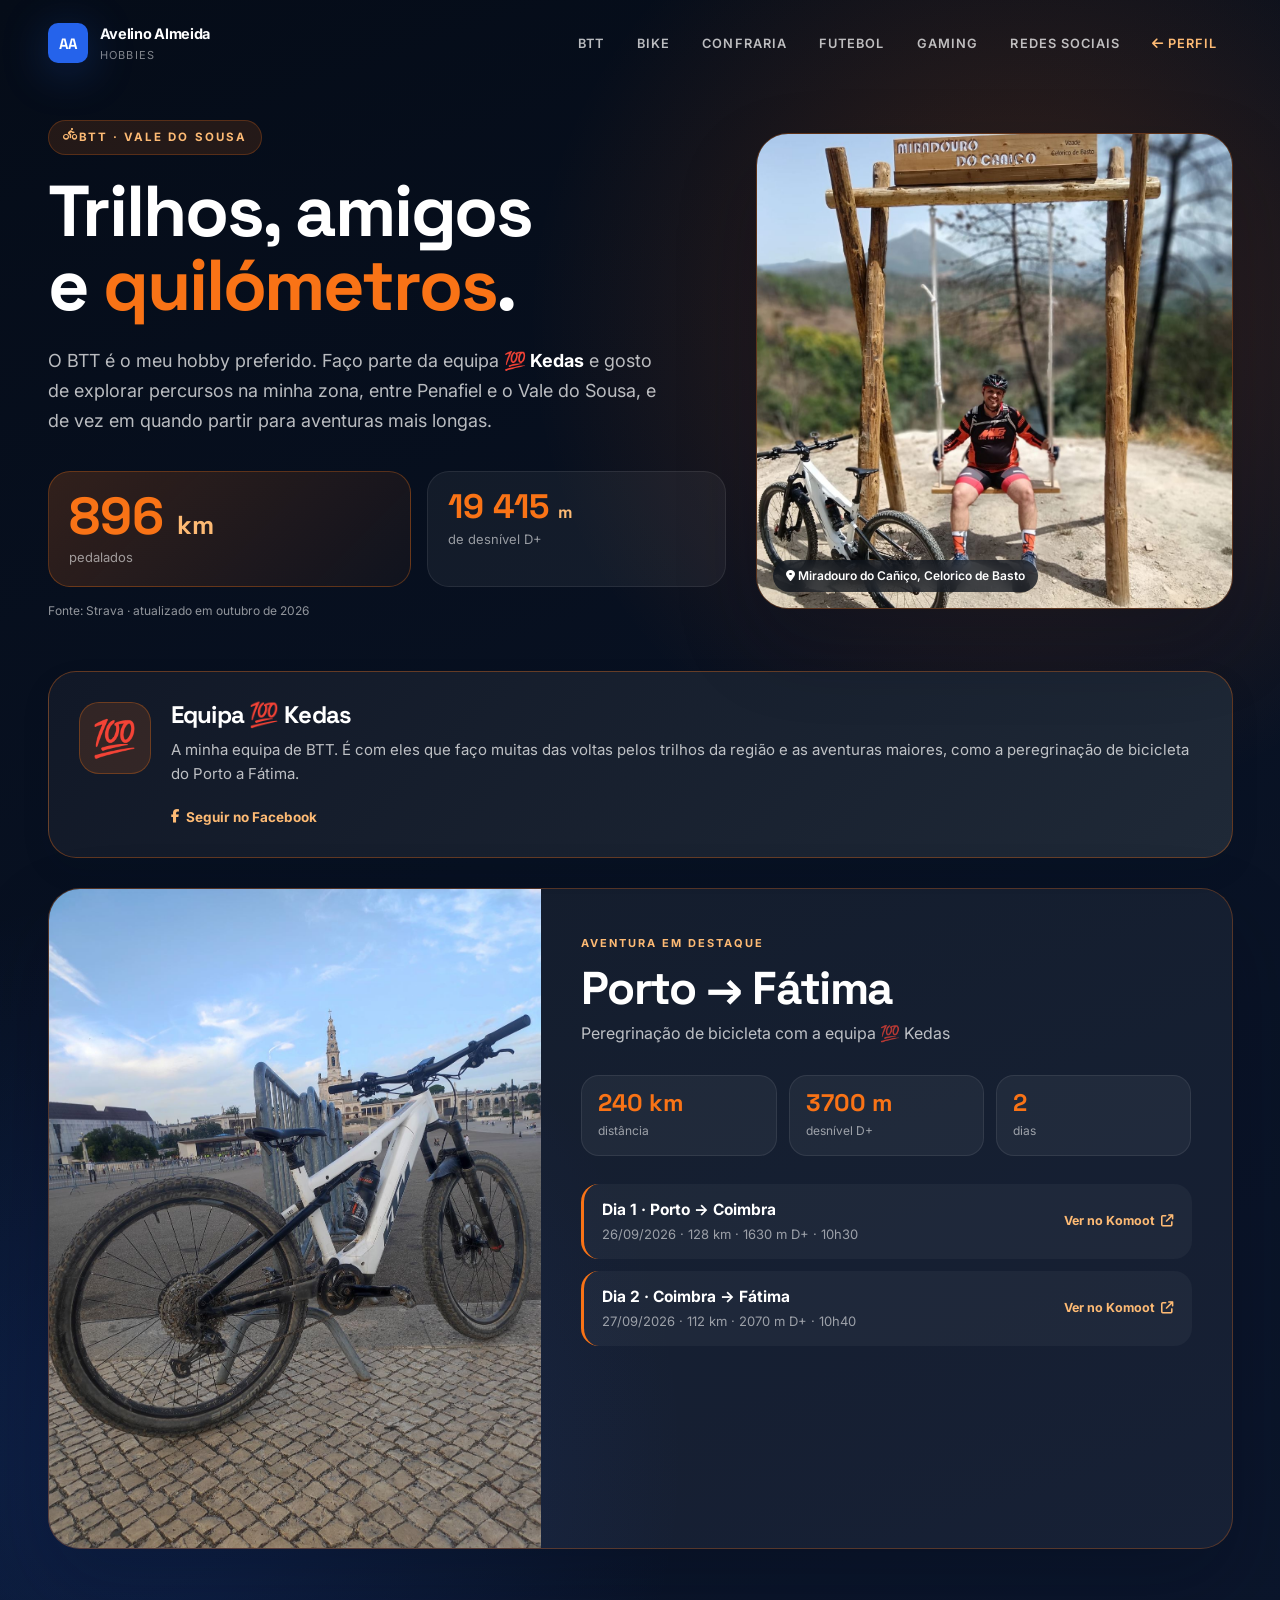
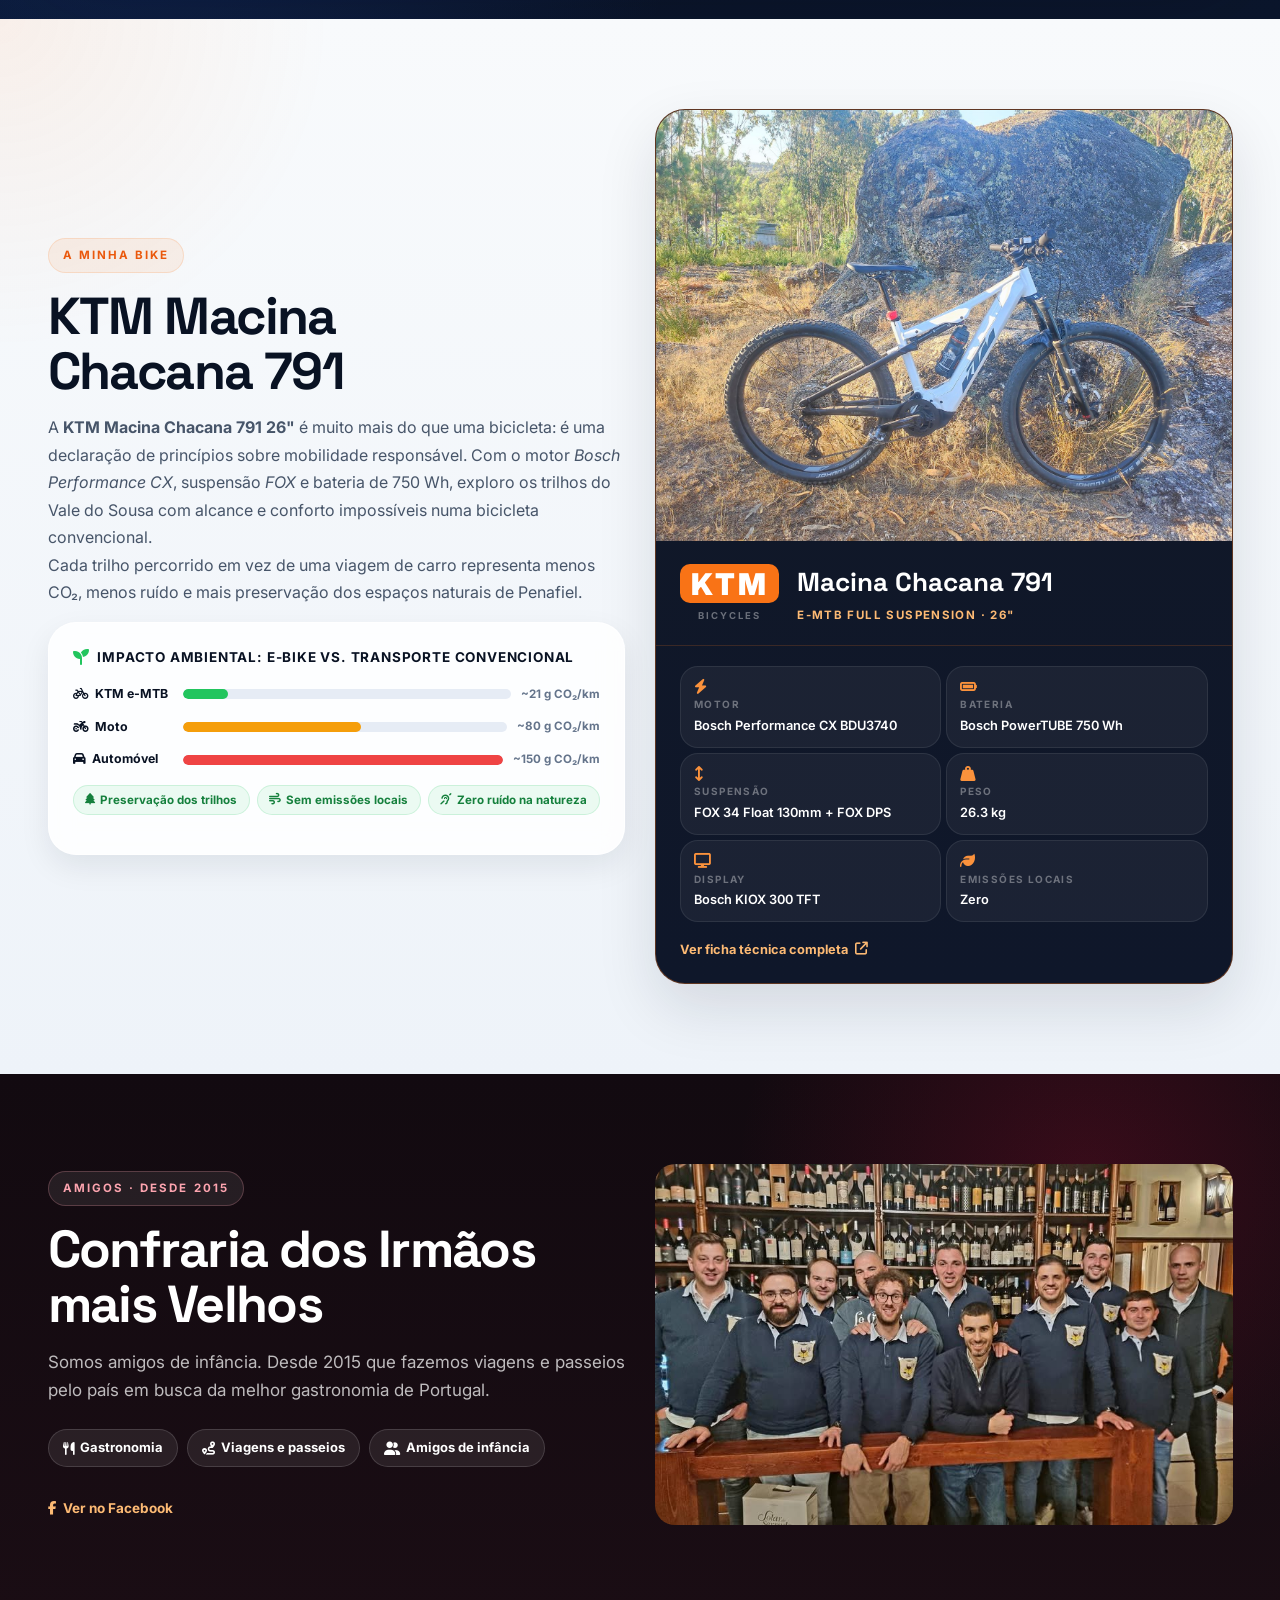
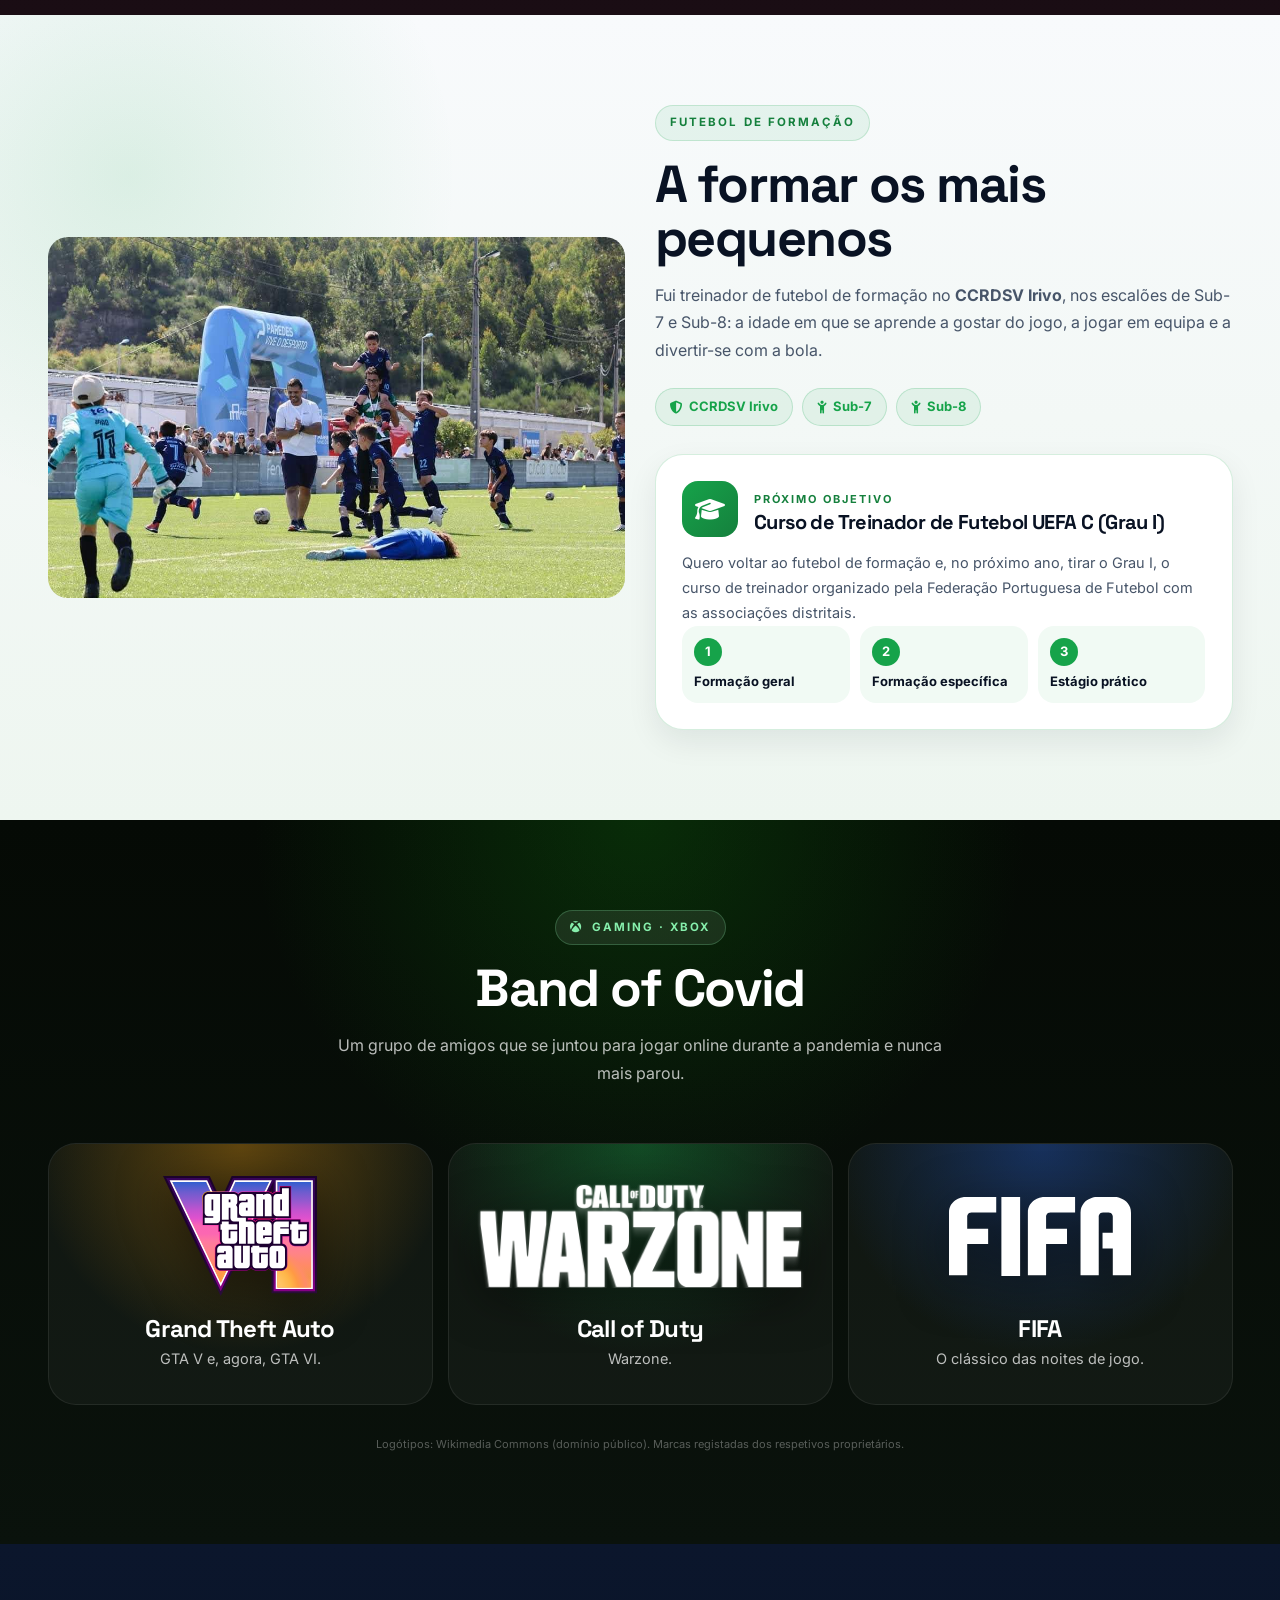
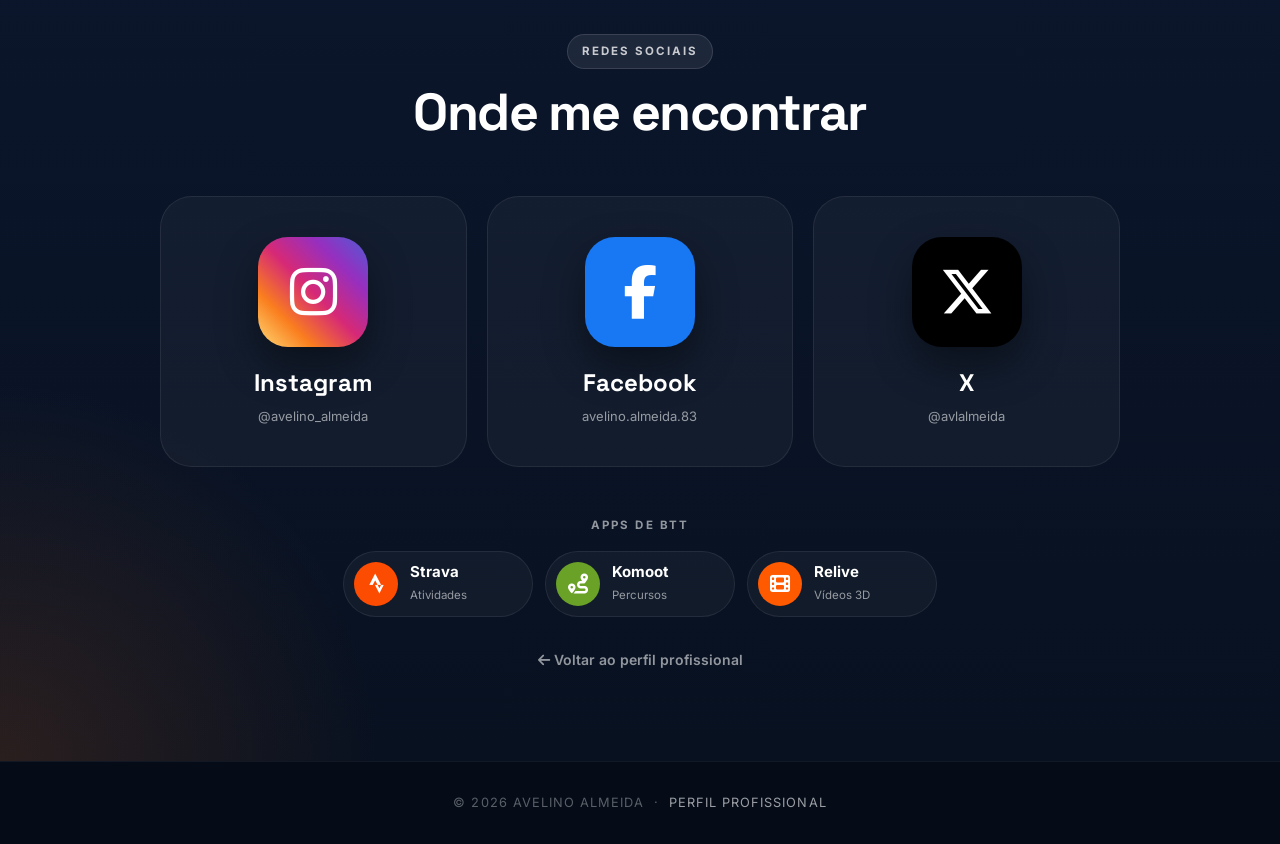
==== commit 8a686ada: "site: revisão final dos Hobbies - espaçamentos responsivos (clamp) e BTT mais compacto - logótipos d" ====
--- a/hobbies.html
+++ b/hobbies.html
@@ -55,7 +55,7 @@
                     <li class="nav-item"><a class="nav-link" href="#confraria">Confraria</a></li>
                     <li class="nav-item"><a class="nav-link" href="#futebol">Futebol</a></li>
                     <li class="nav-item"><a class="nav-link" href="#gaming">Gaming</a></li>
-                    <li class="nav-item"><a class="nav-link" href="#redes">Redes</a></li>
+                    <li class="nav-item"><a class="nav-link" href="#redes">Redes Sociais</a></li>
                     <li class="nav-item"><a class="nav-link hb-back" href="index.html"><i class="fa-solid fa-arrow-left"></i> Perfil</a></li>
                 </ul>
             </div>
@@ -295,21 +295,21 @@
             <div class="row g-4 justify-content-center">
                 <div class="col-md-4 reveal-up">
                     <div class="hb-game hb-game--gta">
-                        <i class="fa-solid fa-car-side"></i>
-                        <h4>GTA V</h4>
-                        <p>E agora, GTA VI.</p>
+                        <div class="hb-game-logo"><img src="assets/img/hobbies/jogos/gta-vi.svg" alt="Grand Theft Auto VI" loading="lazy"></div>
+                        <h4>Grand Theft Auto</h4>
+                        <p>GTA V e, agora, GTA VI.</p>
                     </div>
                 </div>
                 <div class="col-md-4 reveal-up">
                     <div class="hb-game hb-game--cod">
-                        <i class="fa-solid fa-crosshairs"></i>
+                        <div class="hb-game-logo"><img class="is-mono" src="assets/img/hobbies/jogos/warzone.png" alt="Call of Duty: Warzone" loading="lazy"></div>
                         <h4>Call of Duty</h4>
                         <p>Warzone.</p>
                     </div>
                 </div>
                 <div class="col-md-4 reveal-up">
                     <div class="hb-game hb-game--fifa">
-                        <i class="fa-solid fa-futbol"></i>
+                        <div class="hb-game-logo"><img class="is-mono" src="assets/img/hobbies/jogos/fifa.svg" alt="FIFA" loading="lazy"></div>
                         <h4>FIFA</h4>
                         <p>O cl&aacute;ssico das noites de jogo.</p>
                     </div>
@@ -317,6 +317,10 @@
             </div>
 
             <div class="hb-fotos hb-fotos--wide mt-5" data-fotos="gaming"></div>
+
+            <p class="hb-credits reveal-up">
+                Log&oacute;tipos: Wikimedia Commons (dom&iacute;nio p&uacute;blico). Marcas registadas dos respetivos propriet&aacute;rios.
+            </p>
         </div>
     </section>
 
@@ -324,31 +328,34 @@
     <section id="redes" class="hb-dark hb-dark--alt">
         <div class="container container-xl">
             <div class="section-header text-center reveal-up">
-                <span class="section-tag light">Redes</span>
+                <span class="section-tag light">Redes Sociais</span>
                 <h2 class="section-title light">Onde me encontrar</h2>
             </div>
 
+            <!-- Nível 1: redes sociais -->
             <div class="hb-social">
-                <a class="hb-social-tile reveal-up" style="--brand:#FC4C02" href="https://www.strava.com/athletes/13884564" target="_blank" rel="noopener">
-                    <i class="fa-brands fa-strava"></i><strong>Strava</strong><span>Atividades</span>
-                </a>
-                <a class="hb-social-tile reveal-up" style="--brand:#6AA127" href="https://www.komoot.com/pt-pt/user/5501306045100" target="_blank" rel="noopener">
-                    <i class="fa-solid fa-route"></i><strong>Komoot</strong><span>Percursos</span>
-                </a>
-                <a class="hb-social-tile reveal-up" style="--brand:#FF5A00" href="https://www.relive.com/pt-BR/profile/avelinoalmeida3174" target="_blank" rel="noopener">
-                    <i class="fa-solid fa-film"></i><strong>Relive</strong><span>V&iacute;deos 3D</span>
-                </a>
                 <a class="hb-social-tile hb-social-tile--ig reveal-up" href="https://www.instagram.com/avelino_almeida/" target="_blank" rel="noopener">
                     <i class="fa-brands fa-instagram"></i><strong>Instagram</strong><span>@avelino_almeida</span>
                 </a>
                 <a class="hb-social-tile reveal-up" style="--brand:#1877F2" href="https://www.facebook.com/avelino.almeida.83/" target="_blank" rel="noopener">
-                    <i class="fa-brands fa-facebook-f"></i><strong>Facebook</strong><span>Perfil</span>
+                    <i class="fa-brands fa-facebook-f"></i><strong>Facebook</strong><span>avelino.almeida.83</span>
                 </a>
                 <a class="hb-social-tile reveal-up" style="--brand:#000000" href="https://twitter.com/avlalmeida" target="_blank" rel="noopener">
                     <i class="fa-brands fa-x-twitter"></i><strong>X</strong><span>@avlalmeida</span>
                 </a>
-                <a class="hb-social-tile reveal-up" style="--brand:#e11d48" href="https://www.facebook.com/100kedas" target="_blank" rel="noopener">
-                    <span class="hb-social-emoji">💯</span><strong>Kedas</strong><span>Equipa de BTT</span>
+            </div>
+
+            <!-- Nível 2: apps de desporto -->
+            <span class="hb-social-label reveal-up">Apps de BTT</span>
+            <div class="hb-social-mini">
+                <a class="hb-social-pill reveal-up" style="--brand:#FC4C02" href="https://www.strava.com/athletes/13884564" target="_blank" rel="noopener">
+                    <i class="fa-brands fa-strava"></i><span><strong>Strava</strong><small>Atividades</small></span>
+                </a>
+                <a class="hb-social-pill reveal-up" style="--brand:#6AA127" href="https://www.komoot.com/pt-pt/user/5501306045100" target="_blank" rel="noopener">
+                    <i class="fa-solid fa-route"></i><span><strong>Komoot</strong><small>Percursos</small></span>
+                </a>
+                <a class="hb-social-pill reveal-up" style="--brand:#FF5A00" href="https://www.relive.com/pt-BR/profile/avelinoalmeida3174" target="_blank" rel="noopener">
+                    <i class="fa-solid fa-film"></i><span><strong>Relive</strong><small>V&iacute;deos 3D</small></span>
                 </a>
             </div>
 
--- a/assets/css/hobbies.css
+++ b/assets/css/hobbies.css
@@ -17,7 +17,7 @@
 .hb-light,
 .hb-dark {
     position: relative;
-    padding: 11rem 0;
+    padding: clamp(6rem, 9vw, 9rem) 0;
 }
 
 .hb-light {
@@ -67,7 +67,7 @@
 
 #btt {
     position: relative;
-    padding: 15rem 0 10rem;
+    padding: clamp(10rem, 12vw, 12rem) 0 clamp(5rem, 7vw, 7rem);
     background:
         radial-gradient(circle at 80% 20%, rgba(249, 115, 22, 0.22), transparent 30%),
         radial-gradient(circle at 10% 90%, rgba(37, 99, 235, 0.18), transparent 30%),
@@ -168,7 +168,7 @@
 }
 
 #btt > .container > .hb-team {
-    margin-top: 7rem;
+    margin-top: clamp(3.5rem, 5vw, 5rem);
 }
 
 .hb-hero-photo {
@@ -183,7 +183,7 @@
 
 .hb-hero-photo img {
     width: 100%;
-    aspect-ratio: 4 / 5;
+    aspect-ratio: 1 / 1;
     object-fit: cover;
 }
 
@@ -985,10 +985,36 @@
     position: relative;
 }
 
-.hb-game i {
-    font-size: 5rem;
-    color: #fff;
-    margin-bottom: 1.6rem;
+.hb-game-logo {
+    height: clamp(9rem, 11vw, 12rem);
+    display: flex;
+    align-items: center;
+    justify-content: center;
+    margin-bottom: 2rem;
+}
+
+.hb-game-logo img {
+    max-width: 100%;
+    max-height: 100%;
+    object-fit: contain;
+    filter: drop-shadow(0 10px 24px rgba(0, 0, 0, 0.5));
+    transition: transform var(--transition);
+}
+
+/* Logótipos pretos (Warzone, FIFA) passam a branco no fundo escuro */
+.hb-game-logo img.is-mono {
+    filter: brightness(0) invert(1) drop-shadow(0 10px 24px rgba(0, 0, 0, 0.5));
+}
+
+.hb-game:hover .hb-game-logo img {
+    transform: scale(1.06);
+}
+
+.hb-credits {
+    margin: 3rem 0 0;
+    text-align: center;
+    font-size: 1.1rem;
+    color: rgba(255, 255, 255, 0.32);
 }
 
 .hb-game h4 {
@@ -1008,12 +1034,14 @@
 .hb-game--cod  { --game: #16a34a; }
 .hb-game--fifa { --game: #2563eb; }
 
-/* 09. Redes sociais */
+/* 09. Redes sociais: nível 1 (mosaicos grandes) e nível 2 (apps de BTT) */
 
 .hb-social {
     display: grid;
-    grid-template-columns: repeat(auto-fit, minmax(15rem, 1fr));
-    gap: 1.6rem;
+    grid-template-columns: repeat(3, minmax(0, 1fr));
+    gap: clamp(1.2rem, 2vw, 2rem);
+    max-width: 96rem;
+    margin: 0 auto;
 }
 
 .hb-social-tile {
@@ -1024,10 +1052,9 @@
     align-items: center;
     justify-content: center;
     gap: 0.6rem;
-    aspect-ratio: 1;
-    padding: 2rem 1.4rem;
+    padding: clamp(2.4rem, 4vw, 4rem) 1.4rem;
     overflow: hidden;
-    border-radius: 28px;
+    border-radius: 32px;
     text-align: center;
     text-decoration: none;
     color: #fff;
@@ -1045,7 +1072,8 @@
     transition: opacity var(--transition);
 }
 
-.hb-social-tile--ig::before {
+.hb-social-tile--ig::before,
+.hb-social-tile.hb-social-tile--ig i {
     background: linear-gradient(45deg, #feda75, #fa7e1e 25%, #d62976 50%, #962fbf 75%, #4f5bd5);
 }
 
@@ -1053,32 +1081,27 @@
     position: relative;
 }
 
-.hb-social-tile i,
-.hb-social-emoji {
-    width: 7.2rem;
-    height: 7.2rem;
+.hb-social-tile i {
+    width: clamp(8rem, 11vw, 11rem);
+    height: clamp(8rem, 11vw, 11rem);
     display: grid;
     place-items: center;
-    margin-bottom: 0.8rem;
-    border-radius: 22px;
-    font-size: 3.4rem;
+    margin-bottom: 1.2rem;
+    border-radius: 30px;
+    font-size: clamp(4rem, 5.5vw, 5.4rem);
     color: #fff;
     background: var(--brand);
-    box-shadow: 0 14px 30px rgba(0, 0, 0, 0.35);
+    box-shadow: 0 18px 40px rgba(0, 0, 0, 0.4);
     transition: transform var(--transition), background var(--transition);
-}
-
-.hb-social-tile--ig i {
-    background: linear-gradient(45deg, #feda75, #fa7e1e 25%, #d62976 50%, #962fbf 75%, #4f5bd5);
 }
 
 .hb-social-tile strong {
     font-family: "Space Grotesk", sans-serif;
-    font-size: 1.8rem;
+    font-size: clamp(1.8rem, 2.2vw, 2.4rem);
 }
 
 .hb-social-tile > span:last-child {
-    font-size: 1.2rem;
+    font-size: 1.3rem;
     color: var(--text-inverse-soft);
     transition: color var(--transition);
 }
@@ -1094,14 +1117,76 @@
     opacity: 1;
 }
 
-.hb-social-tile:hover i,
-.hb-social-tile:hover .hb-social-emoji {
+.hb-social-tile:hover i {
     transform: scale(1.08) rotate(-4deg);
     background: rgba(255, 255, 255, 0.18);
 }
 
 .hb-social-tile:hover > span:last-child {
     color: rgba(255, 255, 255, 0.9);
+}
+
+.hb-social-label {
+    display: block;
+    margin: clamp(3.6rem, 5vw, 5rem) 0 1.6rem;
+    text-align: center;
+    font-size: 1.15rem;
+    font-weight: 700;
+    letter-spacing: 0.18em;
+    text-transform: uppercase;
+    color: var(--text-inverse-soft);
+}
+
+.hb-social-mini {
+    display: flex;
+    flex-wrap: wrap;
+    justify-content: center;
+    gap: 1.2rem;
+}
+
+.hb-social-pill {
+    --brand: var(--accent);
+    display: inline-flex;
+    align-items: center;
+    gap: 1.2rem;
+    min-width: 19rem;
+    padding: 1rem 2rem 1rem 1rem;
+    border-radius: 999px;
+    text-decoration: none;
+    color: #fff;
+    background: rgba(255, 255, 255, 0.04);
+    border: 1px solid rgba(255, 255, 255, 0.08);
+    transition: var(--transition);
+}
+
+.hb-social-pill i {
+    width: 4.4rem;
+    height: 4.4rem;
+    display: grid;
+    place-items: center;
+    flex-shrink: 0;
+    border-radius: 50%;
+    font-size: 2rem;
+    color: #fff;
+    background: var(--brand);
+}
+
+.hb-social-pill strong {
+    display: block;
+    font-size: 1.5rem;
+    line-height: 1.2;
+}
+
+.hb-social-pill small {
+    font-size: 1.15rem;
+    color: var(--text-inverse-soft);
+}
+
+.hb-social-pill:hover {
+    color: #fff;
+    transform: translateY(-3px);
+    border-color: var(--brand);
+    background: color-mix(in srgb, var(--brand) 18%, transparent);
 }
 
 .hb-back-link {
@@ -1118,9 +1203,6 @@
 /* 10. Responsive */
 
 @media (max-width: 991px) {
-    #btt {
-        padding-top: 13rem;
-    }
 
     .hb-hero-photo {
         max-width: 44rem;
@@ -1139,11 +1221,6 @@
 }
 
 @media (max-width: 768px) {
-    .hb-light,
-    .hb-dark {
-        padding: 8.5rem 0;
-    }
-
     .hb-feature-body,
     .hb-team,
     .sustain-card {
@@ -1169,6 +1246,31 @@
         grid-template-columns: 1fr 1fr;
     }
 
+    .hb-social {
+        gap: 0.8rem;
+    }
+
+    .hb-social-tile {
+        padding: 2rem 0.6rem;
+        border-radius: 22px;
+    }
+
+    .hb-social-tile i {
+        width: 6.4rem;
+        height: 6.4rem;
+        border-radius: 20px;
+        font-size: 3rem;
+    }
+
+    .hb-social-tile > span:last-child {
+        display: none;
+    }
+
+    .hb-social-pill {
+        min-width: 0;
+        flex: 1 1 100%;
+    }
+
     .ktm-card > :not(.ktm-img-wrap),
     .ktm-header {
         padding-left: 1.8rem;
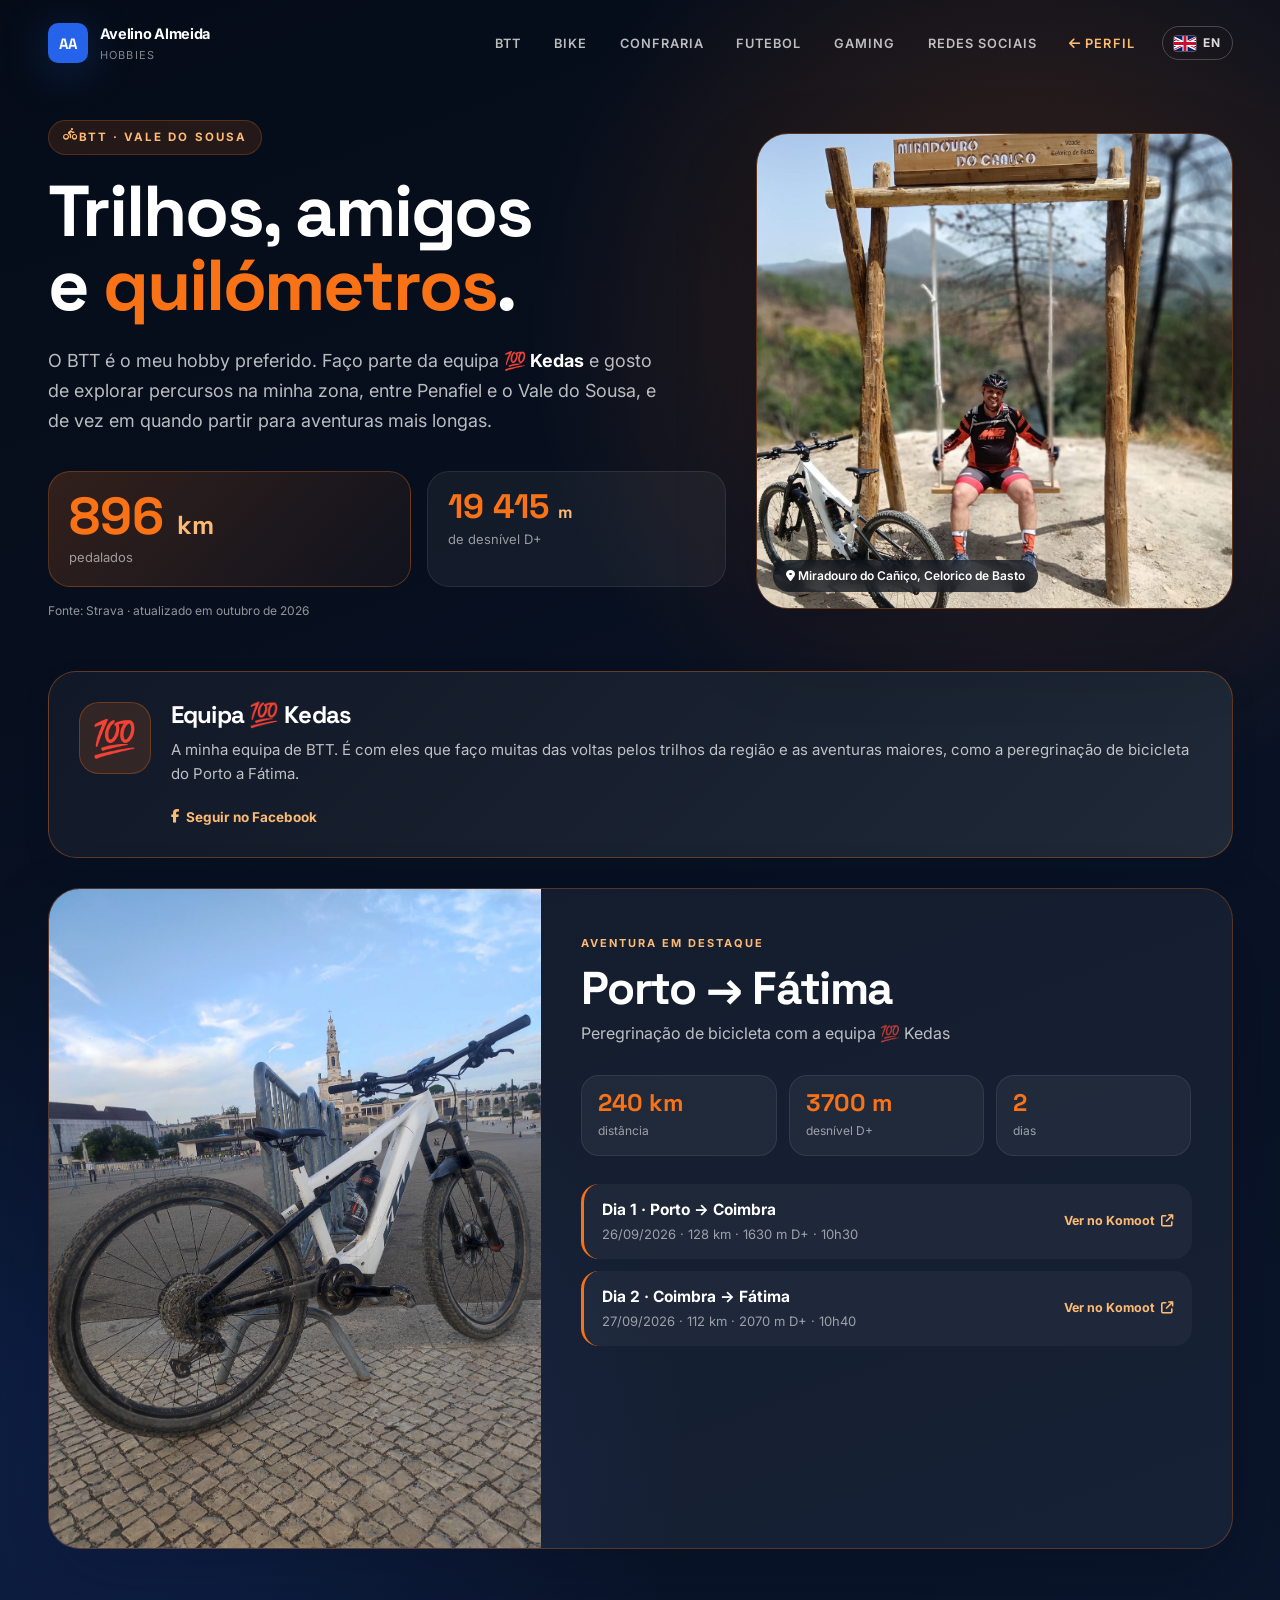
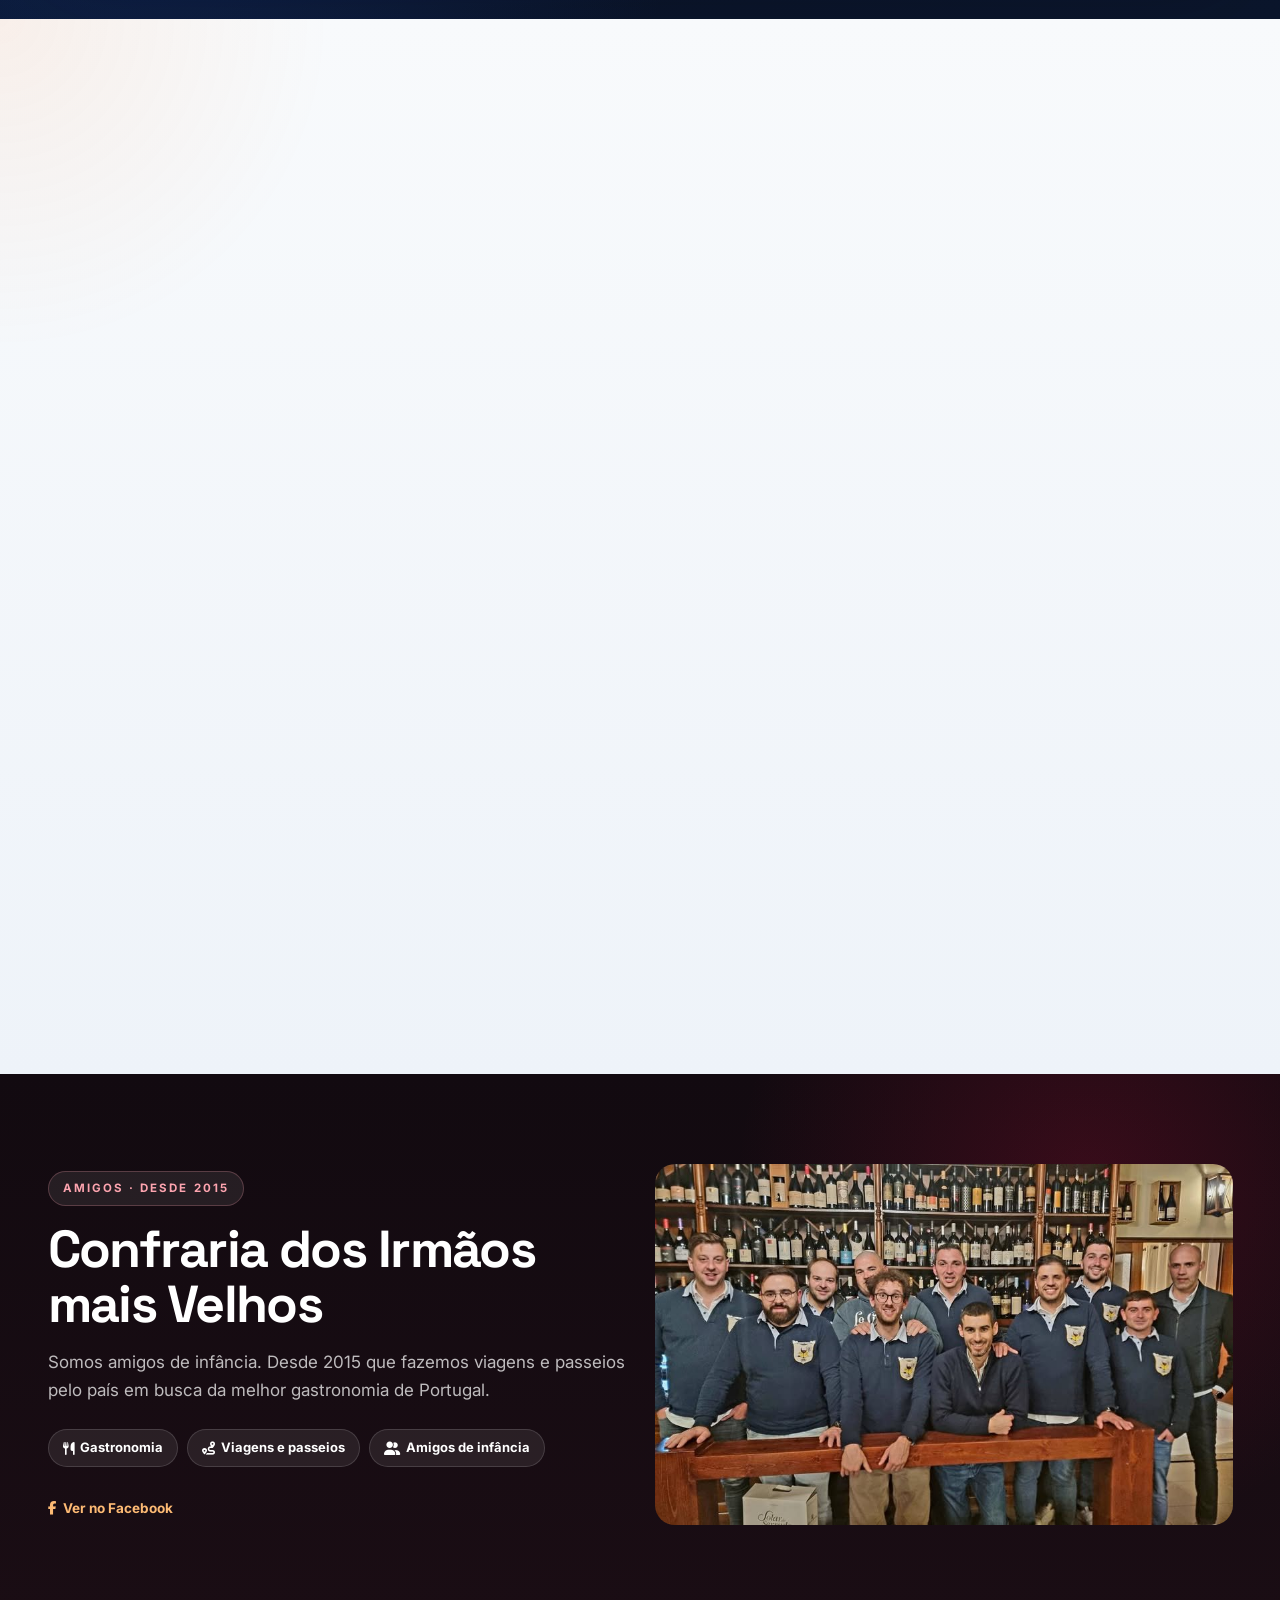
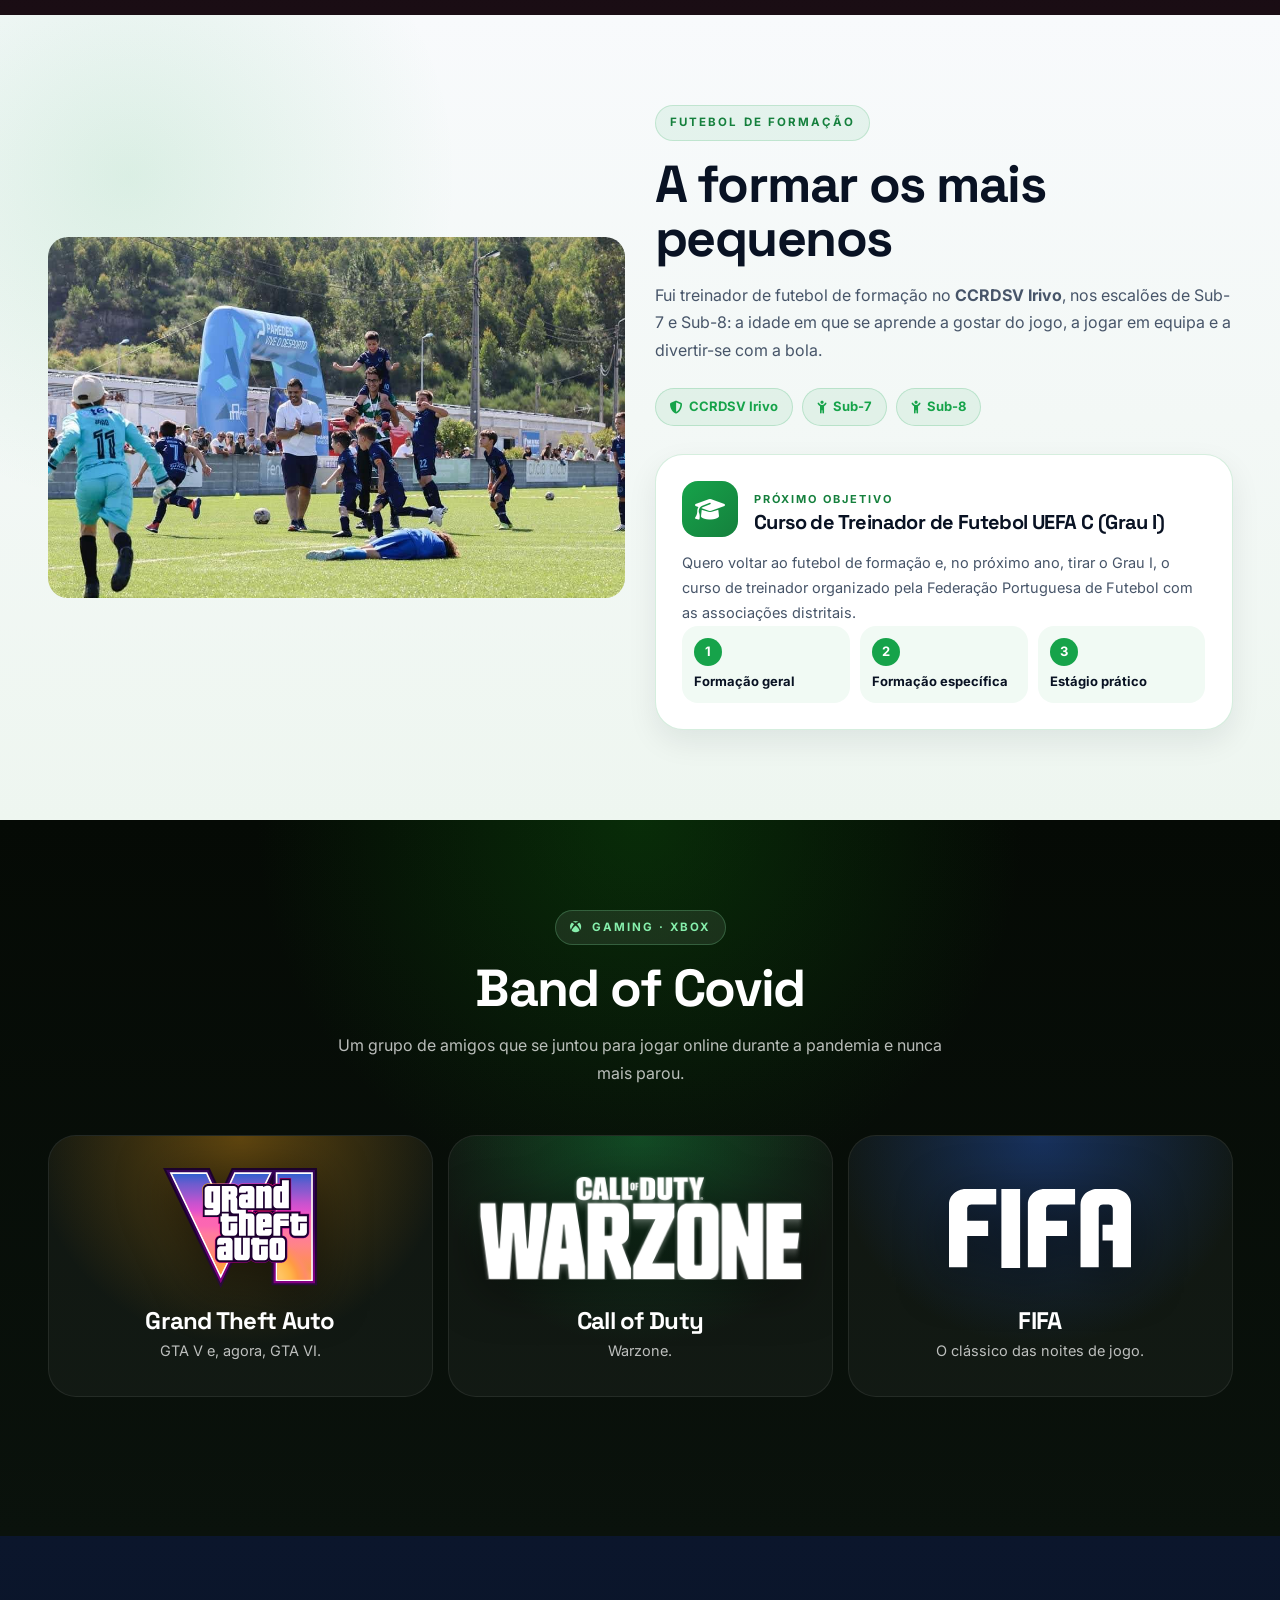
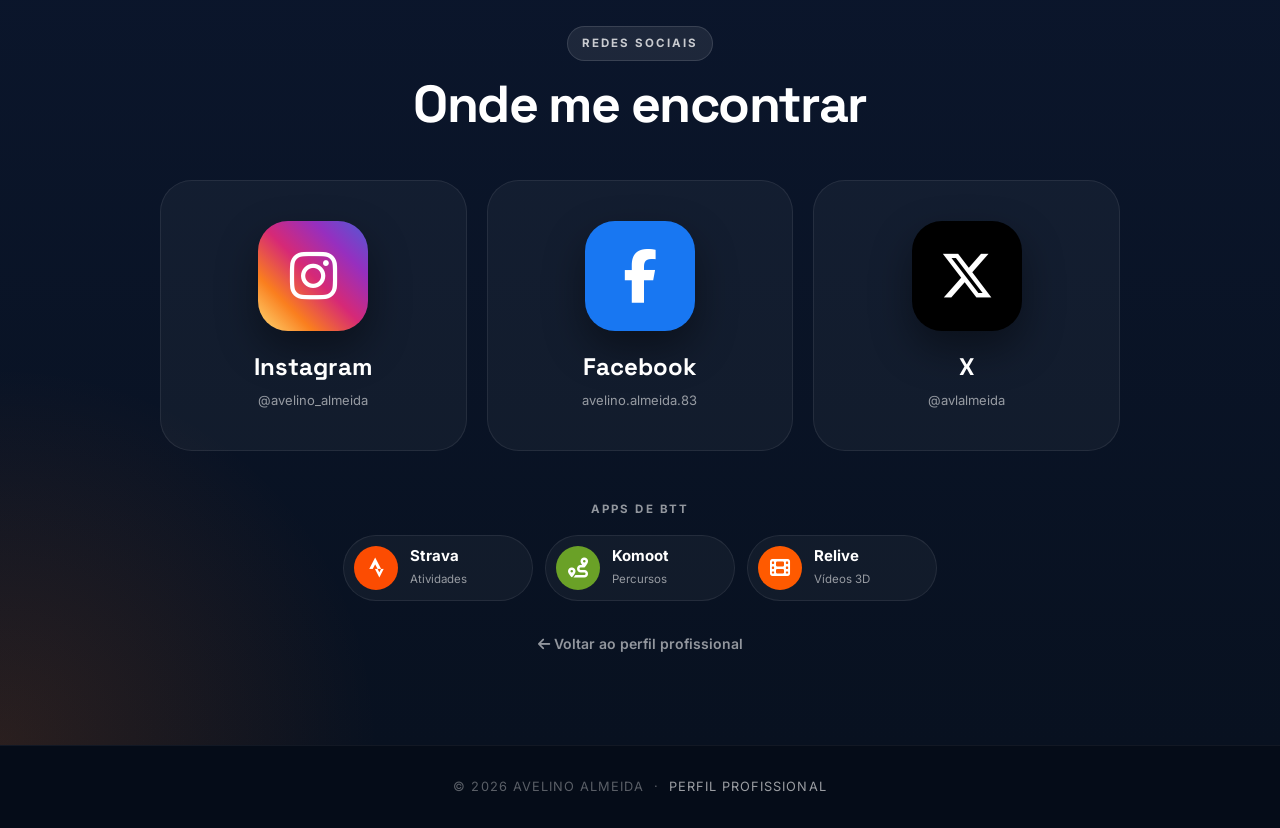
==== commit 6d62c837: "Add English versions of site pages Add English profile and hobbies pages with language switching and" ====
--- a/hobbies.html
+++ b/hobbies.html
@@ -9,6 +9,9 @@
     <title>Avelino Almeida · Hobbies</title>
 
     <link rel="shortcut icon" href="assets/img/favicon.png">
+
+    <link rel="alternate" hreflang="pt-PT" href="hobbies.html">
+    <link rel="alternate" hreflang="en" href="en/hobbies.html">
 
     <link rel="preconnect" href="https://fonts.googleapis.com">
     <link rel="preconnect" href="https://fonts.gstatic.com" crossorigin>
@@ -42,6 +45,10 @@
                 </span>
             </a>
 
+            <a class="lang-switch" href="en/hobbies.html" hreflang="en" lang="en" aria-label="Read in English" title="Read in English">
+                <img src="assets/img/flags/gb.svg" alt="" width="22" height="15"> EN
+            </a>
+
             <button class="navbar-toggler" type="button" data-bs-toggle="collapse"
                     data-bs-target="#navMenu" aria-controls="navMenu"
                     aria-expanded="false" aria-label="Abrir menu">
--- a/assets/css/main.css
+++ b/assets/css/main.css
@@ -144,7 +144,7 @@
 }
 
 .section-header {
-    margin-bottom: 5.6rem;
+    margin-bottom: clamp(3.2rem, 5vw, 4.8rem);
 }
 
 .section-header p {
@@ -321,6 +321,45 @@
     border-color: var(--accent);
 }
 
+/* Seletor de idioma: mostra a bandeira e o código do idioma de destino */
+.lang-switch {
+    display: inline-flex;
+    align-items: center;
+    gap: 0.7rem;
+    margin: 0 1rem 0 auto;
+    padding: 0.7rem 1.1rem;
+    border: 1px solid rgba(255, 255, 255, 0.22);
+    border-radius: 999px;
+    font-size: 1.2rem;
+    font-weight: 700;
+    letter-spacing: 0.08em;
+    color: rgba(255, 255, 255, 0.85);
+    text-decoration: none;
+    transition: background var(--transition), color var(--transition), border-color var(--transition);
+}
+
+.lang-switch:hover,
+.lang-switch:focus {
+    color: #fff;
+    background: rgba(255, 255, 255, 0.08);
+    border-color: rgba(255, 255, 255, 0.4);
+}
+
+.lang-switch img {
+    width: 2.2rem;
+    height: 1.5rem;
+    border-radius: 3px;
+    object-fit: cover;
+    box-shadow: 0 0 0 1px rgba(255, 255, 255, 0.25);
+}
+
+@media (min-width: 992px) {
+    .lang-switch {
+        order: 3;
+        margin: 0 0 0 1.2rem;
+    }
+}
+
 @media (max-width: 991px) {
     #navbar .navbar-collapse.show,
     #navbar .navbar-collapse.collapsing {
@@ -551,7 +590,7 @@
 
 #about {
     position: relative;
-    padding: 11rem 0;
+    padding: clamp(6rem, 9vw, 9rem) 0;
     background:
         linear-gradient(145deg, rgba(6, 13, 25, 0.9), rgba(10, 19, 37, 0.72)),
         url("../img/sameiro.jpg") center / cover no-repeat;
@@ -654,7 +693,7 @@
 
 #skills {
     position: relative;
-    padding: 11rem 0;
+    padding: clamp(6rem, 9vw, 9rem) 0;
     background:
         linear-gradient(180deg, rgba(6, 11, 21, 0.97) 0%, rgba(9, 16, 32, 0.98) 100%);
 }
@@ -880,7 +919,7 @@
 
 #formacao {
     position: relative;
-    padding: 11rem 0;
+    padding: clamp(6rem, 9vw, 9rem) 0;
     background:
         radial-gradient(circle at top left, rgba(37, 99, 235, 0.06), transparent 20%),
         linear-gradient(180deg, #f8fafc 0%, #eef3f9 100%);
@@ -949,7 +988,7 @@
 
 #contact {
     position: relative;
-    padding: 11rem 0;
+    padding: clamp(6rem, 9vw, 9rem) 0;
     background:
         radial-gradient(circle at top right, rgba(56, 189, 248, 0.14), transparent 20%),
         linear-gradient(180deg, #081120 0%, #0b162c 100%);
@@ -1254,13 +1293,6 @@
     .formacao-card {
         padding: 2.2rem;
     }
-
-    #about,
-    #skills,
-    #formacao,
-    #contact {
-        padding: 8.5rem 0;
-    }
 }
 
 @media (max-width: 576px) {
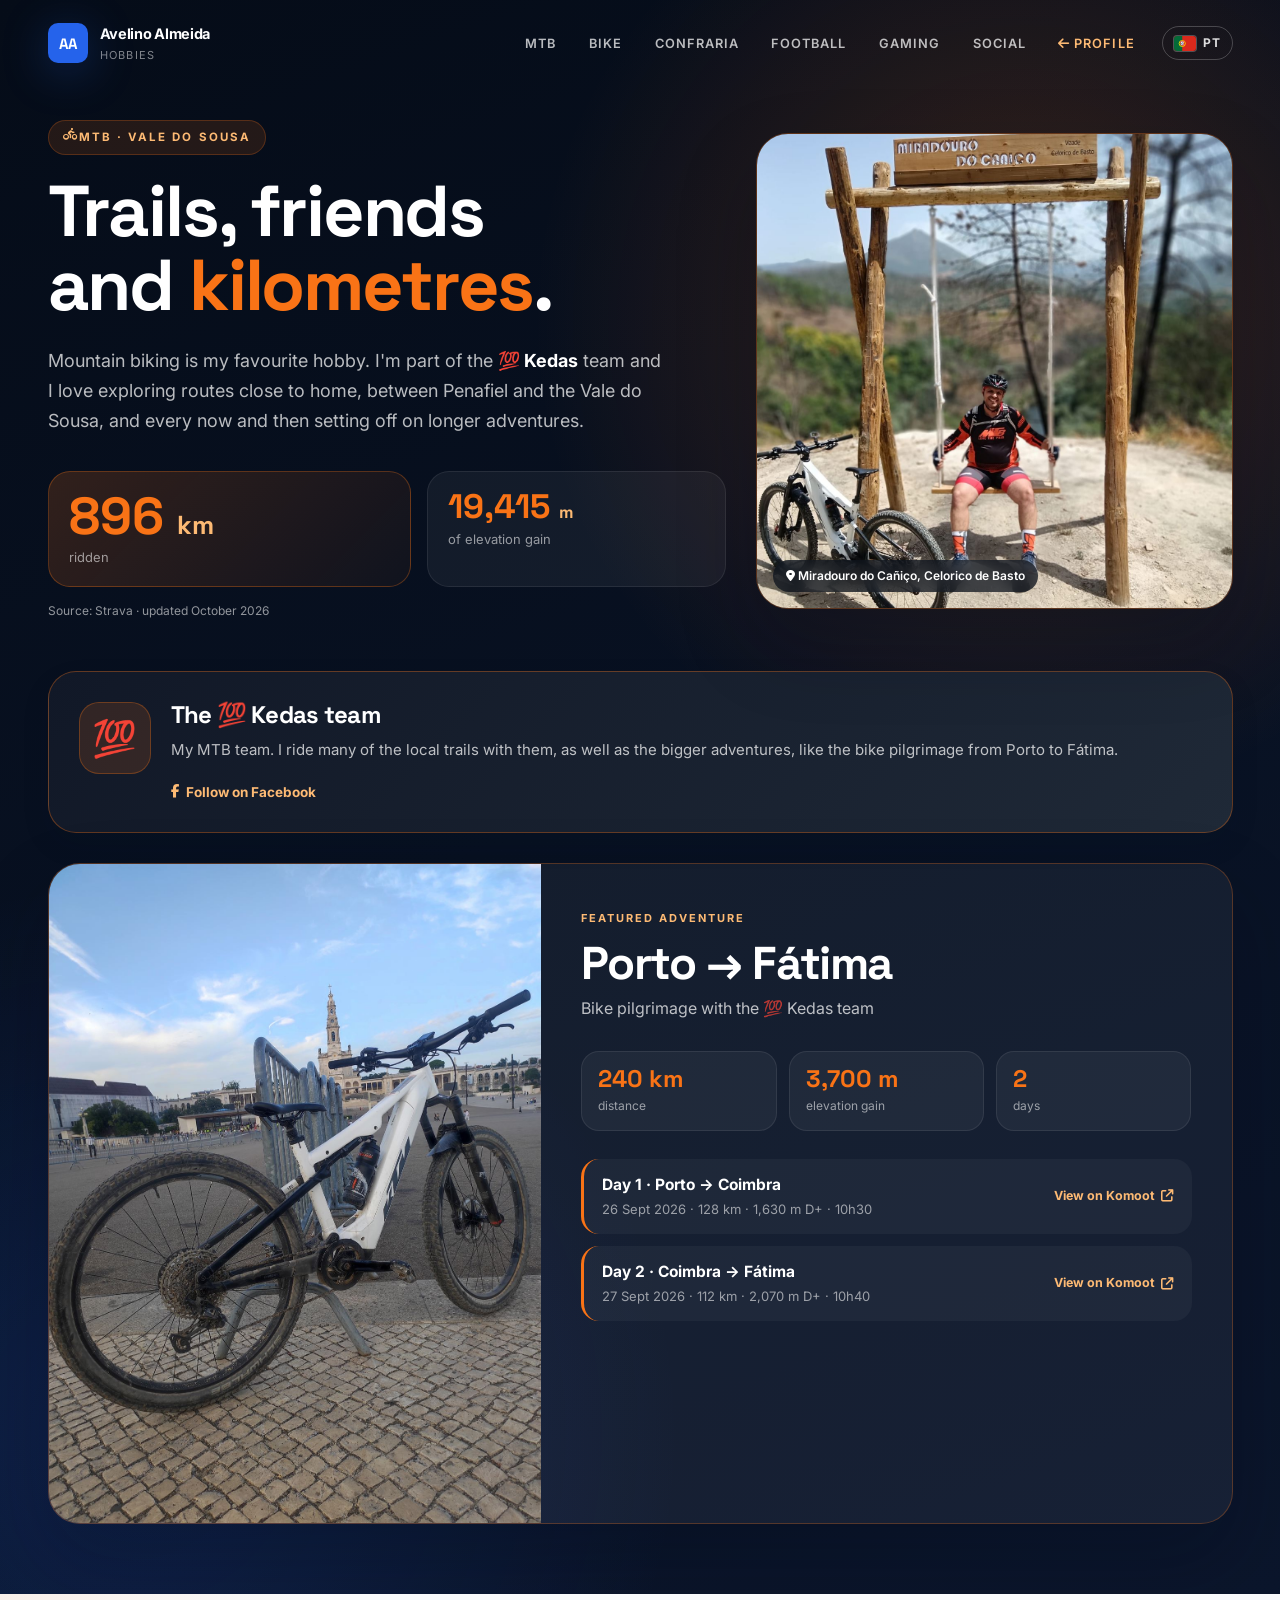
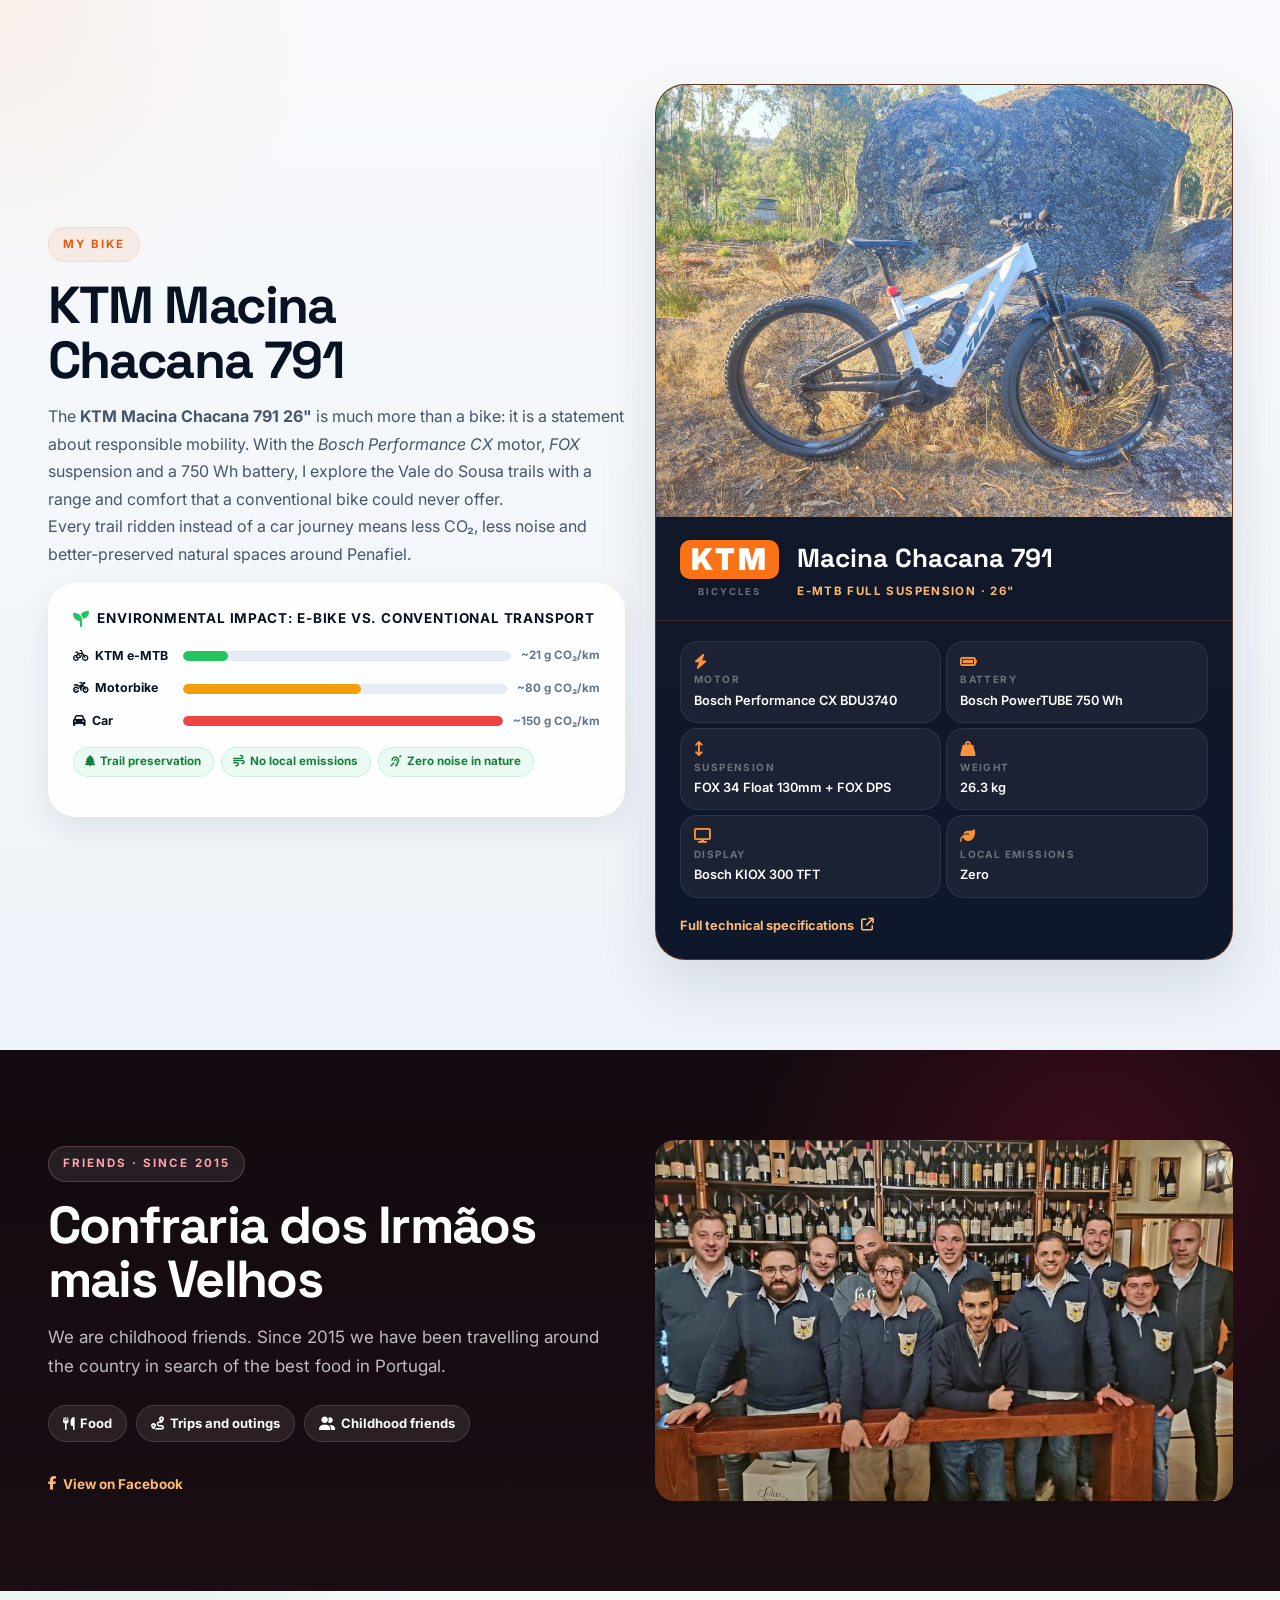
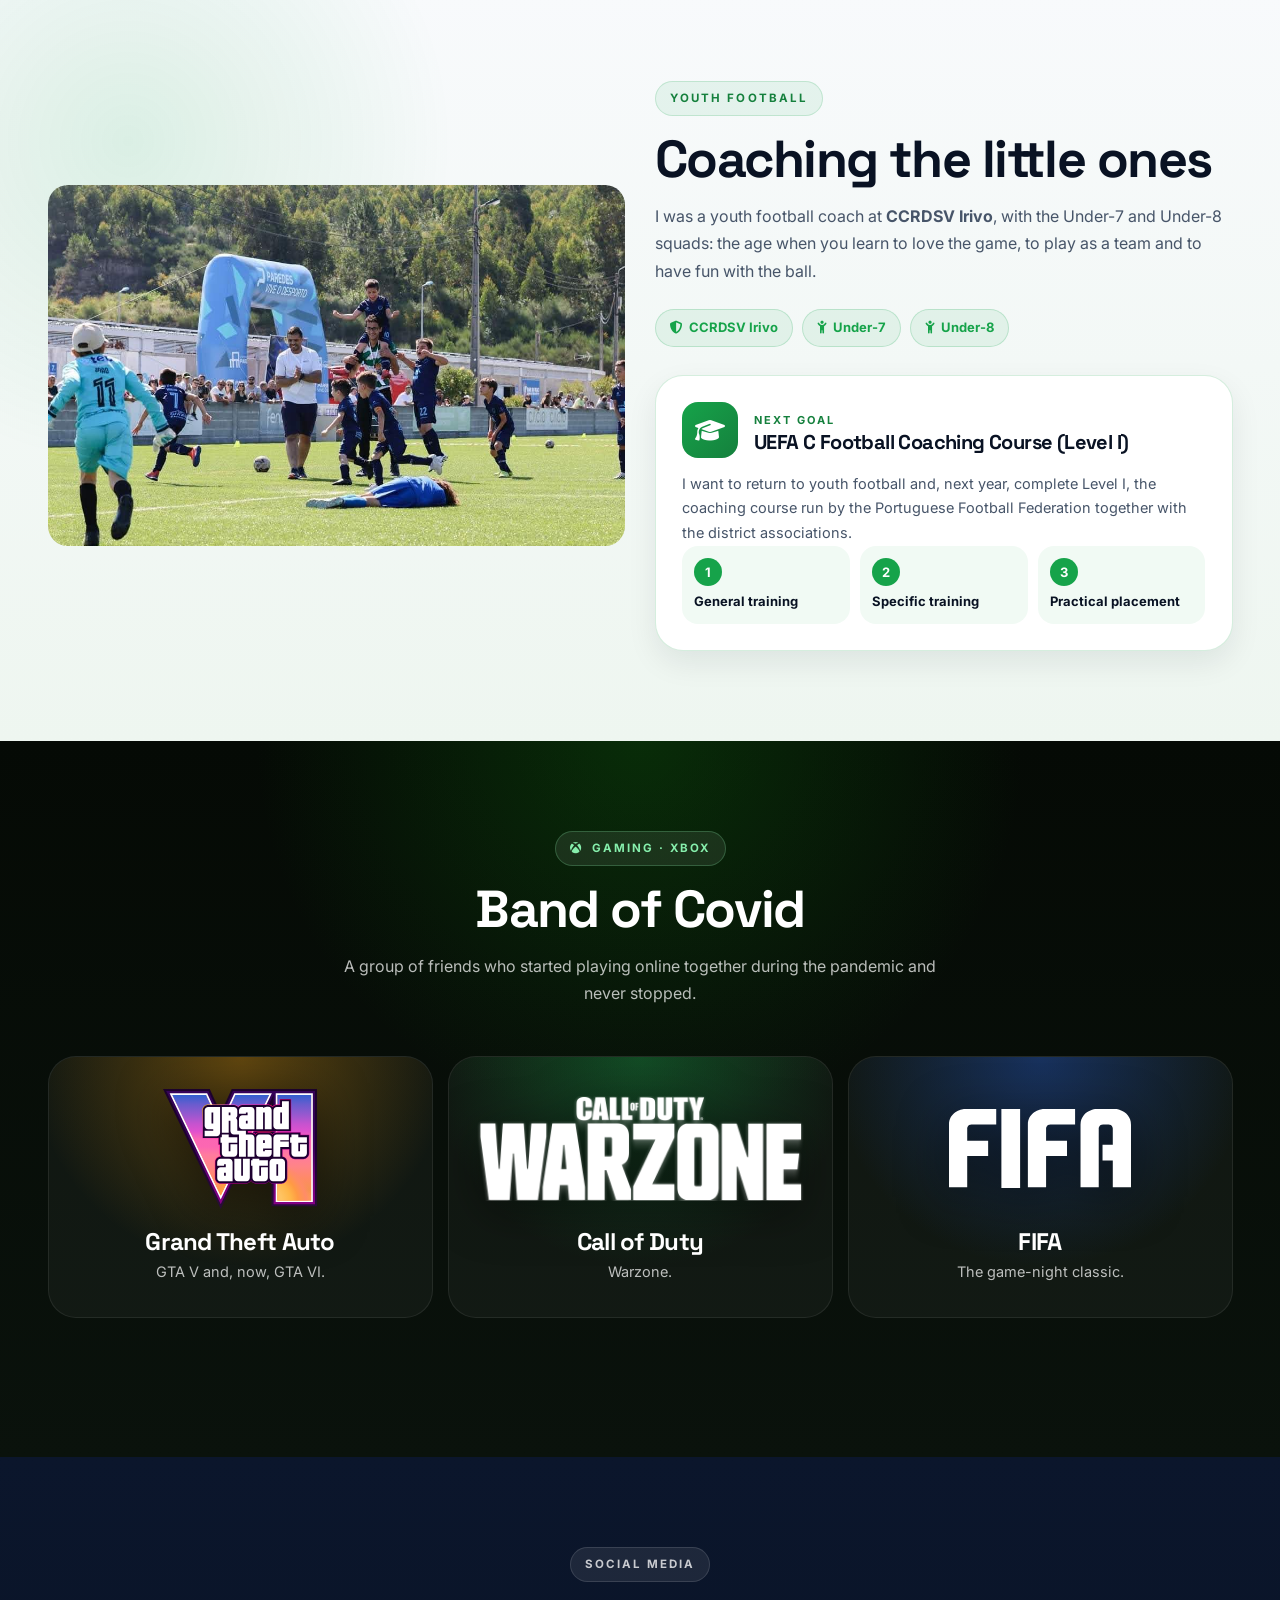
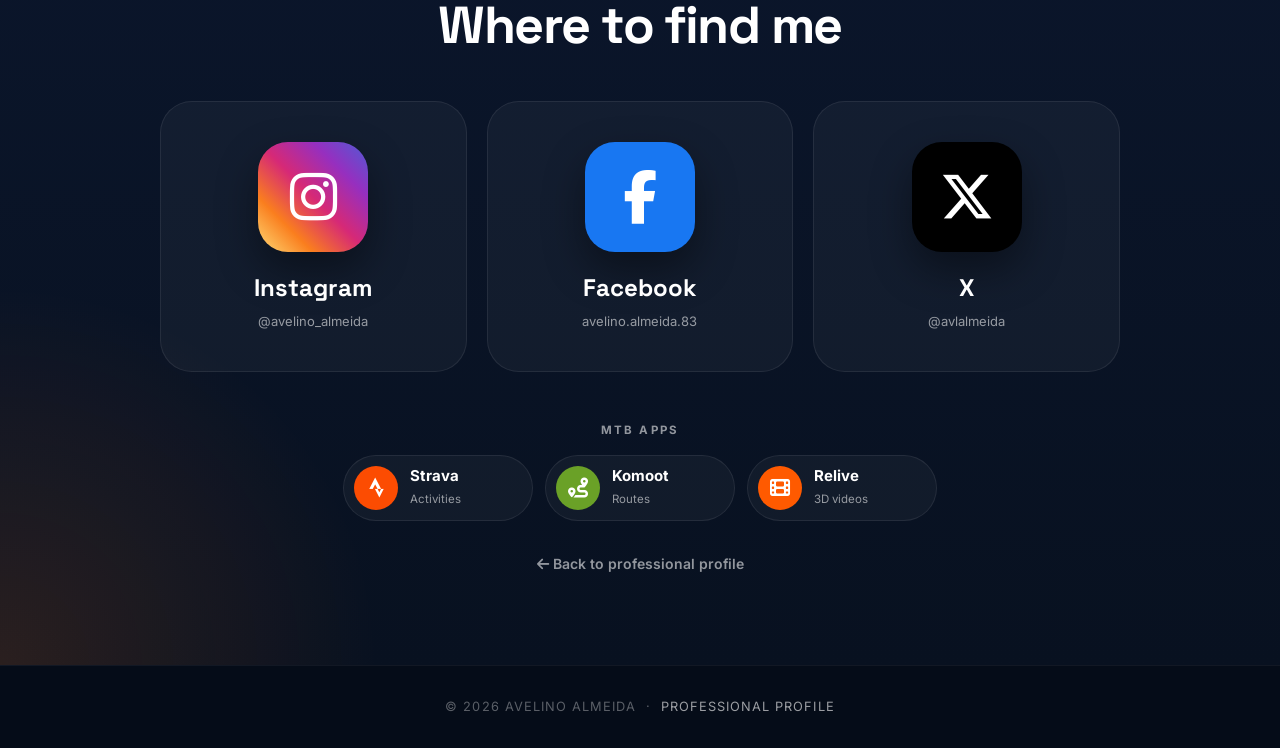
==== commit 7e3d1273: "Make English the default site language Move the Portuguese pages to /pt/, make the root pages Englis" ====
--- a/hobbies.html
+++ b/hobbies.html
@@ -1,17 +1,18 @@
 <!doctype html>
-<html lang="pt-pt">
+<html lang="en">
 
 <head>
     <meta charset="utf-8">
     <meta name="viewport" content="width=device-width, initial-scale=1">
-    <meta name="description" content="Hobbies de Avelino Almeida: BTT com a equipa 💯 Kedas, a KTM Macina Chacana 791, a Confraria dos Irmãos mais Velhos, futebol de formação e a Band of Covid.">
+    <meta name="description" content="Avelino Almeida's hobbies: mountain biking with the 💯 Kedas team, the KTM Macina Chacana 791, the Confraria dos Irmãos mais Velhos, youth football and the Band of Covid.">
 
     <title>Avelino Almeida · Hobbies</title>
 
     <link rel="shortcut icon" href="assets/img/favicon.png">
 
-    <link rel="alternate" hreflang="pt-PT" href="hobbies.html">
-    <link rel="alternate" hreflang="en" href="en/hobbies.html">
+    <link rel="alternate" hreflang="pt-PT" href="pt/hobbies.html">
+    <link rel="alternate" hreflang="en" href="hobbies.html">
+    <link rel="alternate" hreflang="x-default" href="hobbies.html">
 
     <link rel="preconnect" href="https://fonts.googleapis.com">
     <link rel="preconnect" href="https://fonts.gstatic.com" crossorigin>
@@ -45,50 +46,50 @@
                 </span>
             </a>
 
-            <a class="lang-switch" href="en/hobbies.html" hreflang="en" lang="en" aria-label="Read in English" title="Read in English">
-                <img src="assets/img/flags/gb.svg" alt="" width="22" height="15"> EN
+            <a class="lang-switch" href="pt/hobbies.html" hreflang="pt-PT" lang="pt-PT" aria-label="Ler em português" title="Ler em português">
+                <img src="assets/img/flags/pt.svg" alt="" width="22" height="15"> PT
             </a>
 
             <button class="navbar-toggler" type="button" data-bs-toggle="collapse"
                     data-bs-target="#navMenu" aria-controls="navMenu"
-                    aria-expanded="false" aria-label="Abrir menu">
+                    aria-expanded="false" aria-label="Open menu">
                 <span class="navbar-toggler-icon"></span>
             </button>
 
             <div class="collapse navbar-collapse" id="navMenu">
                 <ul class="navbar-nav ms-auto gap-lg-1">
-                    <li class="nav-item"><a class="nav-link" href="#btt">BTT</a></li>
+                    <li class="nav-item"><a class="nav-link" href="#btt">MTB</a></li>
                     <li class="nav-item"><a class="nav-link" href="#bike">Bike</a></li>
                     <li class="nav-item"><a class="nav-link" href="#confraria">Confraria</a></li>
-                    <li class="nav-item"><a class="nav-link" href="#futebol">Futebol</a></li>
+                    <li class="nav-item"><a class="nav-link" href="#futebol">Football</a></li>
                     <li class="nav-item"><a class="nav-link" href="#gaming">Gaming</a></li>
-                    <li class="nav-item"><a class="nav-link" href="#redes">Redes Sociais</a></li>
-                    <li class="nav-item"><a class="nav-link hb-back" href="index.html"><i class="fa-solid fa-arrow-left"></i> Perfil</a></li>
+                    <li class="nav-item"><a class="nav-link" href="#redes">Social</a></li>
+                    <li class="nav-item"><a class="nav-link hb-back" href="index.html"><i class="fa-solid fa-arrow-left"></i> Profile</a></li>
                 </ul>
             </div>
         </div>
     </nav>
 
-    <!-- ═══════════════════════════════════════════ 1. BTT -->
+    <!-- ═══════════════════════════════════════════ 1. MTB -->
     <section id="btt">
         <div class="container container-xl">
             <div class="row align-items-center g-5">
                 <div class="col-lg-7">
-                    <span class="hb-tag reveal-up"><i class="fa-solid fa-person-biking"></i> BTT &middot; Vale do Sousa</span>
-                    <h1 class="hb-title reveal-up">Trilhos, amigos<br>e <em>quil&oacute;metros</em>.</h1>
+                    <span class="hb-tag reveal-up"><i class="fa-solid fa-person-biking"></i> MTB &middot; Vale do Sousa</span>
+                    <h1 class="hb-title reveal-up">Trails, friends<br>and <em>kilometres</em>.</h1>
                     <p class="hb-lead reveal-up">
-                        O BTT &eacute; o meu hobby preferido. Fa&ccedil;o parte da equipa <strong>💯 Kedas</strong> e gosto de
-                        explorar percursos na minha zona, entre Penafiel e o Vale do Sousa, e de vez em quando
-                        partir para aventuras mais longas.
+                        Mountain biking is my favourite hobby. I'm part of the <strong>💯 Kedas</strong> team and I love
+                        exploring routes close to home, between Penafiel and the Vale do Sousa, and every now and then
+                        setting off on longer adventures.
                     </p>
                     <div class="hb-stats reveal-up">
                         <div class="hb-stat hb-stat--main">
                             <span class="hb-stat-num"><span data-total="km">0</span> <small>km</small></span>
-                            <span class="hb-stat-label">pedalados</span>
+                            <span class="hb-stat-label">ridden</span>
                         </div>
                         <div class="hb-stat">
                             <span class="hb-stat-num"><span data-total="dplus">0</span> <small>m</small></span>
-                            <span class="hb-stat-label">de desn&iacute;vel D+</span>
+                            <span class="hb-stat-label">of elevation gain</span>
                         </div>
                     </div>
                     <p class="hb-fonte reveal-up" id="hb-fonte"></p>
@@ -96,29 +97,28 @@
                 <div class="col-lg-5">
                     <figure class="hb-hero-photo reveal-up">
                         <img src="assets/img/hobbies/2026-08-08-miradouro-canico.jpg"
-                             alt="Avelino Almeida no Miradouro do Caniço, Veade, Celorico de Basto, com a KTM">
+                             alt="Avelino Almeida at the Miradouro do Caniço viewpoint, Veade, Celorico de Basto, with the KTM">
                         <figcaption><i class="fa-solid fa-location-dot"></i> Miradouro do Ca&ntilde;i&ccedil;o, Celorico de Basto</figcaption>
                     </figure>
                 </div>
             </div>
 
-            <!-- Equipa -->
+            <!-- Team -->
             <div class="hb-team hb-team--main reveal-up">
                 <div class="hb-team-mark">💯</div>
                 <div>
-                    <h3>Equipa 💯 Kedas</h3>
+                    <h3>The 💯 Kedas team</h3>
                     <p>
-                        A minha equipa de BTT. &Eacute; com eles que fa&ccedil;o muitas das voltas pelos
-                        trilhos da regi&atilde;o e as aventuras maiores, como a peregrina&ccedil;&atilde;o de
-                        bicicleta do Porto a F&aacute;tima.
+                        My MTB team. I ride many of the local trails with them, as well as the
+                        bigger adventures, like the bike pilgrimage from Porto to F&aacute;tima.
                     </p>
                     <a class="hb-link" href="https://www.facebook.com/100kedas" target="_blank" rel="noopener">
-                        <i class="fa-brands fa-facebook-f"></i> Seguir no Facebook
+                        <i class="fa-brands fa-facebook-f"></i> Follow on Facebook
                     </a>
                 </div>
             </div>
 
-            <!-- Aventuras (gerado por hobbies.js) -->
+            <!-- Adventures (generated by hobbies.js) -->
             <div id="hb-aventuras" class="mt-5"></div>
         </div>
     </section>
@@ -129,24 +129,23 @@
             <div class="row align-items-center g-5">
 
                 <div class="col-lg-6 reveal-left">
-                    <span class="section-tag">A minha bike</span>
+                    <span class="section-tag">My bike</span>
                     <h2 class="section-title">KTM Macina<br>Chacana 791</h2>
                     <p>
-                        A <strong>KTM Macina Chacana 791 26"</strong> &eacute; muito mais do que uma
-                        bicicleta: &eacute; uma declara&ccedil;&atilde;o de princ&iacute;pios sobre mobilidade respons&aacute;vel.
-                        Com o motor <em>Bosch Performance CX</em>, suspens&atilde;o <em>FOX</em> e
-                        bateria de 750 Wh, exploro os trilhos do Vale do Sousa com alcance e
-                        conforto imposs&iacute;veis numa bicicleta convencional.
+                        The <strong>KTM Macina Chacana 791 26"</strong> is much more than a bike:
+                        it is a statement about responsible mobility. With the <em>Bosch Performance CX</em>
+                        motor, <em>FOX</em> suspension and a 750 Wh battery, I explore the Vale do Sousa
+                        trails with a range and comfort that a conventional bike could never offer.
                     </p>
                     <p>
-                        Cada trilho percorrido em vez de uma viagem de carro representa menos
-                        CO&#8322;, menos ru&iacute;do e mais preserva&ccedil;&atilde;o dos espa&ccedil;os naturais de Penafiel.
+                        Every trail ridden instead of a car journey means less CO&#8322;, less noise
+                        and better-preserved natural spaces around Penafiel.
                     </p>
 
                     <div class="sustain-card mt-4">
                         <div class="sustain-title">
                             <i class="fa-solid fa-seedling"></i>
-                            Impacto ambiental: e-bike vs. transporte convencional
+                            Environmental impact: e-bike vs. conventional transport
                         </div>
                         <div class="sustain-bars">
                             <div class="sustain-bar-item">
@@ -155,20 +154,20 @@
                                 <span class="sustain-val">~21 g CO&#8322;/km</span>
                             </div>
                             <div class="sustain-bar-item">
-                                <span class="sustain-label"><i class="fa-solid fa-motorcycle"></i> Moto</span>
+                                <span class="sustain-label"><i class="fa-solid fa-motorcycle"></i> Motorbike</span>
                                 <div class="bar-track"><div class="bar-fill amber" style="width:0" data-target="55"></div></div>
                                 <span class="sustain-val">~80 g CO&#8322;/km</span>
                             </div>
                             <div class="sustain-bar-item">
-                                <span class="sustain-label"><i class="fa-solid fa-car"></i> Autom&oacute;vel</span>
+                                <span class="sustain-label"><i class="fa-solid fa-car"></i> Car</span>
                                 <div class="bar-track"><div class="bar-fill red" style="width:0" data-target="100"></div></div>
                                 <span class="sustain-val">~150 g CO&#8322;/km</span>
                             </div>
                         </div>
                         <div class="sustain-pills">
-                            <span class="sustain-pill green"><i class="fa-solid fa-tree"></i> Preserva&ccedil;&atilde;o dos trilhos</span>
-                            <span class="sustain-pill green"><i class="fa-solid fa-wind"></i> Sem emiss&otilde;es locais</span>
-                            <span class="sustain-pill green"><i class="fa-solid fa-ear-deaf"></i> Zero ru&iacute;do na natureza</span>
+                            <span class="sustain-pill green"><i class="fa-solid fa-tree"></i> Trail preservation</span>
+                            <span class="sustain-pill green"><i class="fa-solid fa-wind"></i> No local emissions</span>
+                            <span class="sustain-pill green"><i class="fa-solid fa-ear-deaf"></i> Zero noise in nature</span>
                         </div>
                     </div>
                 </div>
@@ -177,7 +176,7 @@
                     <div class="ktm-card">
                         <div class="ktm-img-wrap">
                             <img src="assets/img/hobbies/2026-08-06-ktm-cara-na-pedra.jpg"
-                                 alt="KTM Macina Chacana 791 junto a um penedo"
+                                 alt="KTM Macina Chacana 791 next to a boulder"
                                  class="ktm-product-img" loading="lazy">
                         </div>
                         <div class="ktm-header">
@@ -192,14 +191,14 @@
                         </div>
                         <div class="ktm-specs row g-2">
                             <div class="col-6"><div class="ktm-spec"><i class="fa-solid fa-bolt"></i><span class="ktm-spec-label">Motor</span><span class="ktm-spec-val">Bosch Performance CX BDU3740</span></div></div>
-                            <div class="col-6"><div class="ktm-spec"><i class="fa-solid fa-battery-full"></i><span class="ktm-spec-label">Bateria</span><span class="ktm-spec-val">Bosch PowerTUBE 750 Wh</span></div></div>
-                            <div class="col-6"><div class="ktm-spec"><i class="fa-solid fa-arrows-up-down"></i><span class="ktm-spec-label">Suspens&atilde;o</span><span class="ktm-spec-val">FOX 34 Float 130mm + FOX DPS</span></div></div>
-                            <div class="col-6"><div class="ktm-spec"><i class="fa-solid fa-weight-hanging"></i><span class="ktm-spec-label">Peso</span><span class="ktm-spec-val">26.3 kg</span></div></div>
+                            <div class="col-6"><div class="ktm-spec"><i class="fa-solid fa-battery-full"></i><span class="ktm-spec-label">Battery</span><span class="ktm-spec-val">Bosch PowerTUBE 750 Wh</span></div></div>
+                            <div class="col-6"><div class="ktm-spec"><i class="fa-solid fa-arrows-up-down"></i><span class="ktm-spec-label">Suspension</span><span class="ktm-spec-val">FOX 34 Float 130mm + FOX DPS</span></div></div>
+                            <div class="col-6"><div class="ktm-spec"><i class="fa-solid fa-weight-hanging"></i><span class="ktm-spec-label">Weight</span><span class="ktm-spec-val">26.3 kg</span></div></div>
                             <div class="col-6"><div class="ktm-spec"><i class="fa-solid fa-display"></i><span class="ktm-spec-label">Display</span><span class="ktm-spec-val">Bosch KIOX 300 TFT</span></div></div>
-                            <div class="col-6"><div class="ktm-spec"><i class="fa-solid fa-leaf"></i><span class="ktm-spec-label">Emiss&otilde;es locais</span><span class="ktm-spec-val">Zero</span></div></div>
+                            <div class="col-6"><div class="ktm-spec"><i class="fa-solid fa-leaf"></i><span class="ktm-spec-label">Local emissions</span><span class="ktm-spec-val">Zero</span></div></div>
                         </div>
                         <a href="https://ktm-bike.pt/pt/pt/ktm-macina-chacana-791-26" class="ktm-more-link" target="_blank" rel="noopener">
-                            Ver ficha t&eacute;cnica completa <i class="fa-solid fa-arrow-up-right-from-square"></i>
+                            Full technical specifications <i class="fa-solid fa-arrow-up-right-from-square"></i>
                         </a>
                     </div>
                 </div>
@@ -213,68 +212,68 @@
         <div class="container container-xl">
             <div class="row align-items-center g-5">
                 <div class="col-lg-6 reveal-left">
-                    <span class="section-tag light">Amigos &middot; desde 2015</span>
+                    <span class="section-tag light">Friends &middot; since 2015</span>
                     <h2 class="section-title light">Confraria dos Irm&atilde;os mais Velhos</h2>
                     <p class="hb-text-inverse">
-                        Somos amigos de inf&acirc;ncia. Desde 2015 que fazemos viagens e passeios pelo pa&iacute;s
-                        em busca da melhor gastronomia de Portugal.
+                        We are childhood friends. Since 2015 we have been travelling around the country
+                        in search of the best food in Portugal.
                     </p>
                     <div class="hb-chips">
-                        <span><i class="fa-solid fa-utensils"></i> Gastronomia</span>
-                        <span><i class="fa-solid fa-route"></i> Viagens e passeios</span>
-                        <span><i class="fa-solid fa-user-group"></i> Amigos de inf&acirc;ncia</span>
+                        <span><i class="fa-solid fa-utensils"></i> Food</span>
+                        <span><i class="fa-solid fa-route"></i> Trips and outings</span>
+                        <span><i class="fa-solid fa-user-group"></i> Childhood friends</span>
                     </div>
                     <a class="hb-link hb-link--light" href="https://www.facebook.com/osirmaosmaisvelhos" target="_blank" rel="noopener">
-                        <i class="fa-brands fa-facebook-f"></i> Ver no Facebook
+                        <i class="fa-brands fa-facebook-f"></i> View on Facebook
                     </a>
                 </div>
                 <div class="col-lg-6 reveal-right">
                     <div class="hb-fotos" data-fotos="confraria">
                         <div class="hb-placeholder">
                             <i class="fa-solid fa-utensils"></i>
-                            <span>Desde 2015</span>
-                        </div>
-                    </div>
-                </div>
-            </div>
-        </div>
-    </section>
-
-    <!-- ═══════════════════════════════════════════ 4. FUTEBOL -->
+                            <span>Since 2015</span>
+                        </div>
+                    </div>
+                </div>
+            </div>
+        </div>
+    </section>
+
+    <!-- ═══════════════════════════════════════════ 4. FOOTBALL -->
     <section id="futebol" class="hb-light hb-theme-pitch">
         <div class="container container-xl">
             <div class="row align-items-center g-5">
                 <div class="col-lg-6 order-lg-2 reveal-right">
-                    <span class="section-tag">Futebol de forma&ccedil;&atilde;o</span>
-                    <h2 class="section-title">A formar os mais pequenos</h2>
+                    <span class="section-tag">Youth football</span>
+                    <h2 class="section-title">Coaching the little ones</h2>
                     <p>
-                        Fui treinador de futebol de forma&ccedil;&atilde;o no <strong>CCRDSV Irivo</strong>, nos escal&otilde;es
-                        de Sub-7 e Sub-8: a idade em que se aprende a gostar do jogo, a jogar em equipa
-                        e a divertir-se com a bola.
+                        I was a youth football coach at <strong>CCRDSV Irivo</strong>, with the Under-7
+                        and Under-8 squads: the age when you learn to love the game, to play as a team
+                        and to have fun with the ball.
                     </p>
                     <div class="hb-chips hb-chips--light">
                         <span><i class="fa-solid fa-shield-halved"></i> CCRDSV Irivo</span>
-                        <span><i class="fa-solid fa-child-reaching"></i> Sub-7</span>
-                        <span><i class="fa-solid fa-child-reaching"></i> Sub-8</span>
+                        <span><i class="fa-solid fa-child-reaching"></i> Under-7</span>
+                        <span><i class="fa-solid fa-child-reaching"></i> Under-8</span>
                     </div>
 
                     <div class="hb-goal">
                         <div class="hb-goal-head">
                             <i class="fa-solid fa-graduation-cap"></i>
                             <div>
-                                <span class="hb-eyebrow">Pr&oacute;ximo objetivo</span>
-                                <h3>Curso de Treinador de Futebol UEFA C (Grau I)</h3>
+                                <span class="hb-eyebrow">Next goal</span>
+                                <h3>UEFA C Football Coaching Course (Level I)</h3>
                             </div>
                         </div>
                         <p>
-                            Quero voltar ao futebol de forma&ccedil;&atilde;o e, no pr&oacute;ximo ano, tirar o Grau I,
-                            o curso de treinador organizado pela Federa&ccedil;&atilde;o Portuguesa de Futebol com as
-                            associa&ccedil;&otilde;es distritais.
+                            I want to return to youth football and, next year, complete Level I,
+                            the coaching course run by the Portuguese Football Federation together with
+                            the district associations.
                         </p>
                         <ol class="hb-steps">
-                            <li><span>1</span> Forma&ccedil;&atilde;o geral</li>
-                            <li><span>2</span> Forma&ccedil;&atilde;o espec&iacute;fica</li>
-                            <li><span>3</span> Est&aacute;gio pr&aacute;tico</li>
+                            <li><span>1</span> General training</li>
+                            <li><span>2</span> Specific training</li>
+                            <li><span>3</span> Practical placement</li>
                         </ol>
                     </div>
                 </div>
@@ -282,7 +281,7 @@
                     <div class="hb-fotos" data-fotos="futebol">
                         <div class="hb-placeholder hb-placeholder--pitch">
                             <i class="fa-solid fa-futbol"></i>
-                            <span>Sub-7 &middot; Sub-8</span>
+                            <span>U7 &middot; U8</span>
                         </div>
                     </div>
                 </div>
@@ -296,7 +295,7 @@
             <div class="section-header text-center reveal-up">
                 <span class="section-tag light"><i class="fa-brands fa-xbox"></i> Gaming &middot; Xbox</span>
                 <h2 class="section-title light">Band of Covid</h2>
-                <p>Um grupo de amigos que se juntou para jogar online durante a pandemia e nunca mais parou.</p>
+                <p>A group of friends who started playing online together during the pandemic and never stopped.</p>
             </div>
 
             <div class="row g-4 justify-content-center">
@@ -304,7 +303,7 @@
                     <div class="hb-game hb-game--gta">
                         <div class="hb-game-logo"><img src="assets/img/hobbies/jogos/gta-vi.svg" alt="Grand Theft Auto VI" loading="lazy"></div>
                         <h4>Grand Theft Auto</h4>
-                        <p>GTA V e, agora, GTA VI.</p>
+                        <p>GTA V and, now, GTA VI.</p>
                     </div>
                 </div>
                 <div class="col-md-4 reveal-up">
@@ -318,7 +317,7 @@
                     <div class="hb-game hb-game--fifa">
                         <div class="hb-game-logo"><img class="is-mono" src="assets/img/hobbies/jogos/fifa.svg" alt="FIFA" loading="lazy"></div>
                         <h4>FIFA</h4>
-                        <p>O cl&aacute;ssico das noites de jogo.</p>
+                        <p>The game-night classic.</p>
                     </div>
                 </div>
             </div>
@@ -326,20 +325,20 @@
             <div class="hb-fotos hb-fotos--wide mt-5" data-fotos="gaming"></div>
 
             <p class="hb-credits reveal-up">
-                Log&oacute;tipos: Wikimedia Commons (dom&iacute;nio p&uacute;blico). Marcas registadas dos respetivos propriet&aacute;rios.
+                Logos: Wikimedia Commons (public domain). Trademarks belong to their respective owners.
             </p>
         </div>
     </section>
 
-    <!-- ═══════════════════════════════════════════ 6. REDES SOCIAIS -->
+    <!-- ═══════════════════════════════════════════ 6. SOCIAL -->
     <section id="redes" class="hb-dark hb-dark--alt">
         <div class="container container-xl">
             <div class="section-header text-center reveal-up">
-                <span class="section-tag light">Redes Sociais</span>
-                <h2 class="section-title light">Onde me encontrar</h2>
-            </div>
-
-            <!-- Nível 1: redes sociais -->
+                <span class="section-tag light">Social Media</span>
+                <h2 class="section-title light">Where to find me</h2>
+            </div>
+
+            <!-- Level 1: social networks -->
             <div class="hb-social">
                 <a class="hb-social-tile hb-social-tile--ig reveal-up" href="https://www.instagram.com/avelino_almeida/" target="_blank" rel="noopener">
                     <i class="fa-brands fa-instagram"></i><strong>Instagram</strong><span>@avelino_almeida</span>
@@ -352,22 +351,22 @@
                 </a>
             </div>
 
-            <!-- Nível 2: apps de desporto -->
-            <span class="hb-social-label reveal-up">Apps de BTT</span>
+            <!-- Level 2: sports apps -->
+            <span class="hb-social-label reveal-up">MTB apps</span>
             <div class="hb-social-mini">
                 <a class="hb-social-pill reveal-up" style="--brand:#FC4C02" href="https://www.strava.com/athletes/13884564" target="_blank" rel="noopener">
-                    <i class="fa-brands fa-strava"></i><span><strong>Strava</strong><small>Atividades</small></span>
-                </a>
-                <a class="hb-social-pill reveal-up" style="--brand:#6AA127" href="https://www.komoot.com/pt-pt/user/5501306045100" target="_blank" rel="noopener">
-                    <i class="fa-solid fa-route"></i><span><strong>Komoot</strong><small>Percursos</small></span>
-                </a>
-                <a class="hb-social-pill reveal-up" style="--brand:#FF5A00" href="https://www.relive.com/pt-BR/profile/avelinoalmeida3174" target="_blank" rel="noopener">
-                    <i class="fa-solid fa-film"></i><span><strong>Relive</strong><small>V&iacute;deos 3D</small></span>
+                    <i class="fa-brands fa-strava"></i><span><strong>Strava</strong><small>Activities</small></span>
+                </a>
+                <a class="hb-social-pill reveal-up" style="--brand:#6AA127" href="https://www.komoot.com/user/5501306045100" target="_blank" rel="noopener">
+                    <i class="fa-solid fa-route"></i><span><strong>Komoot</strong><small>Routes</small></span>
+                </a>
+                <a class="hb-social-pill reveal-up" style="--brand:#FF5A00" href="https://www.relive.com/profile/avelinoalmeida3174" target="_blank" rel="noopener">
+                    <i class="fa-solid fa-film"></i><span><strong>Relive</strong><small>3D videos</small></span>
                 </a>
             </div>
 
             <div class="text-center mt-5">
-                <a class="hb-back-link reveal-up" href="index.html"><i class="fa-solid fa-arrow-left"></i> Voltar ao perfil profissional</a>
+                <a class="hb-back-link reveal-up" href="index.html"><i class="fa-solid fa-arrow-left"></i> Back to professional profile</a>
             </div>
         </div>
 
@@ -382,7 +381,7 @@
     <!-- ═══════════════════════════════════════════ FOOTER -->
     <footer id="footer">
         <div class="container text-center">
-            <p>&copy; 2026 Avelino Almeida &nbsp;&middot;&nbsp; <a href="index.html">Perfil profissional</a></p>
+            <p>&copy; 2026 Avelino Almeida &nbsp;&middot;&nbsp; <a href="index.html">Professional profile</a></p>
         </div>
     </footer>
 
